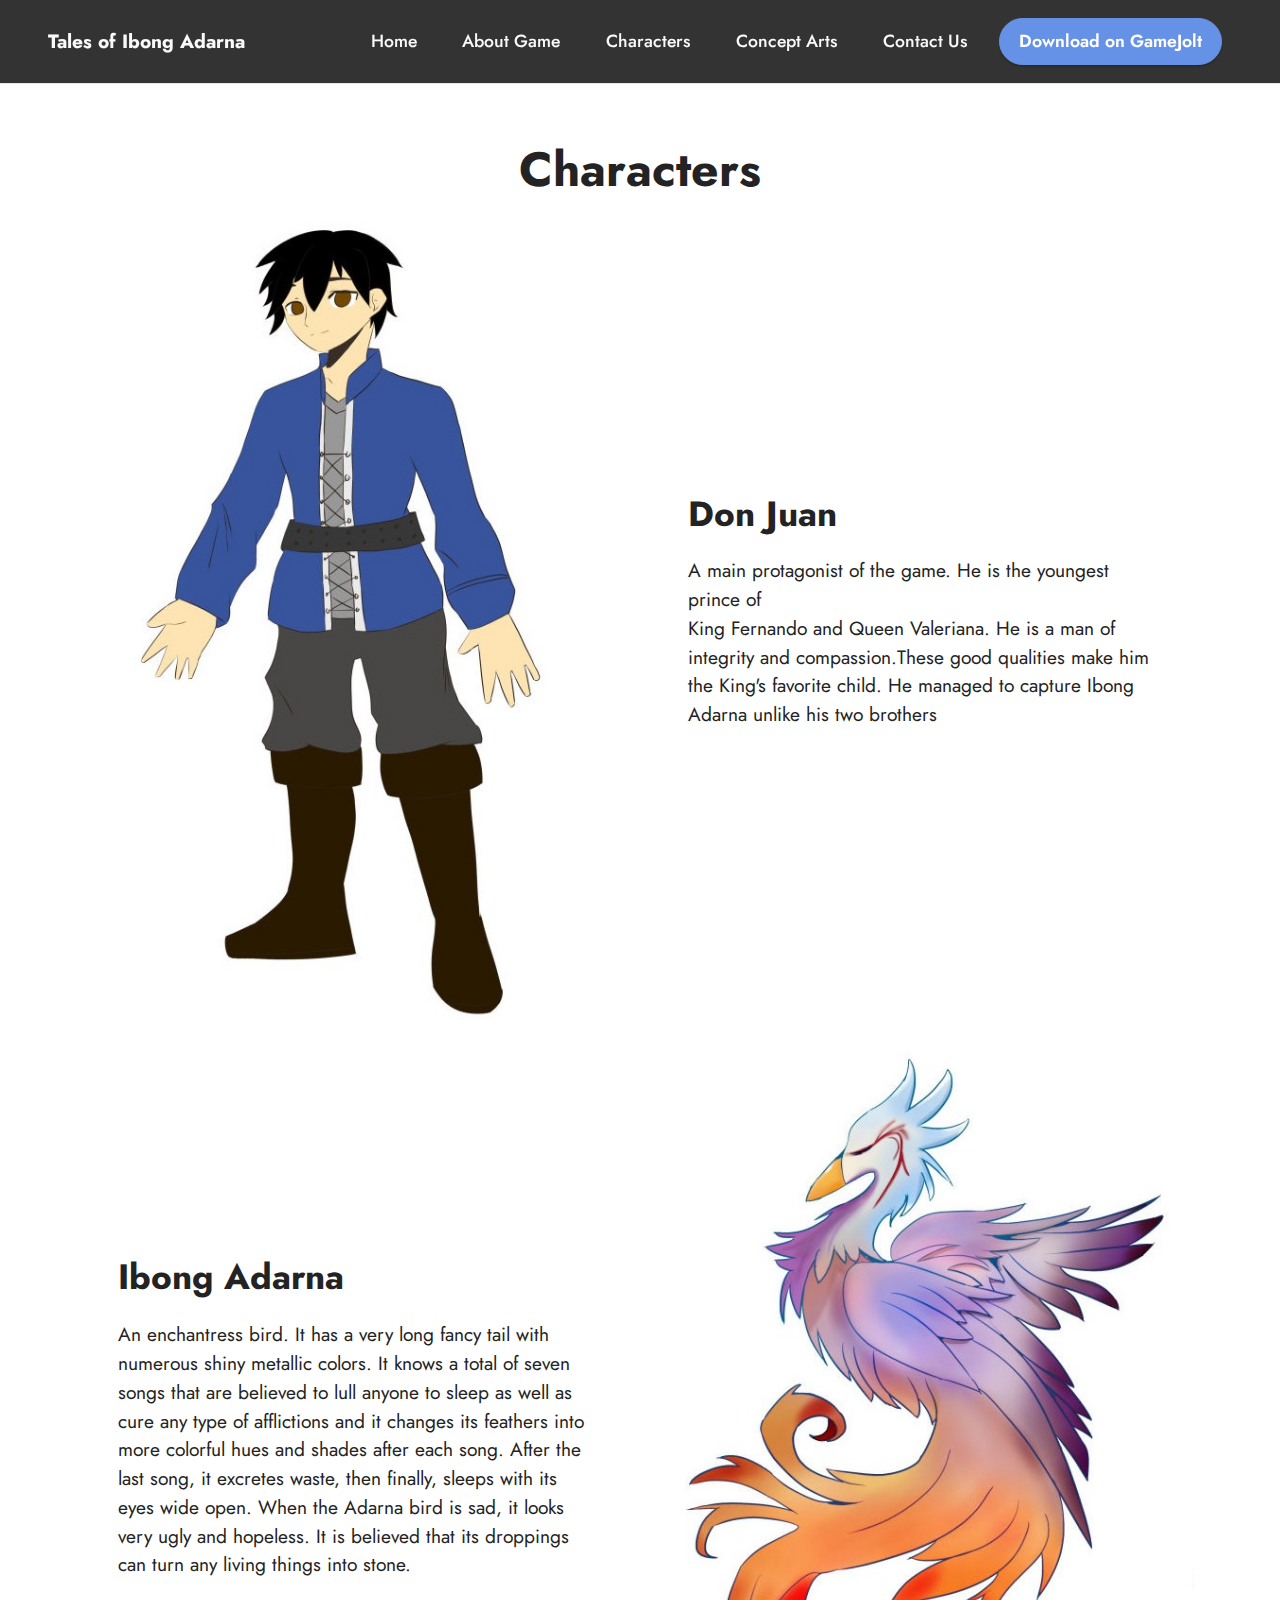
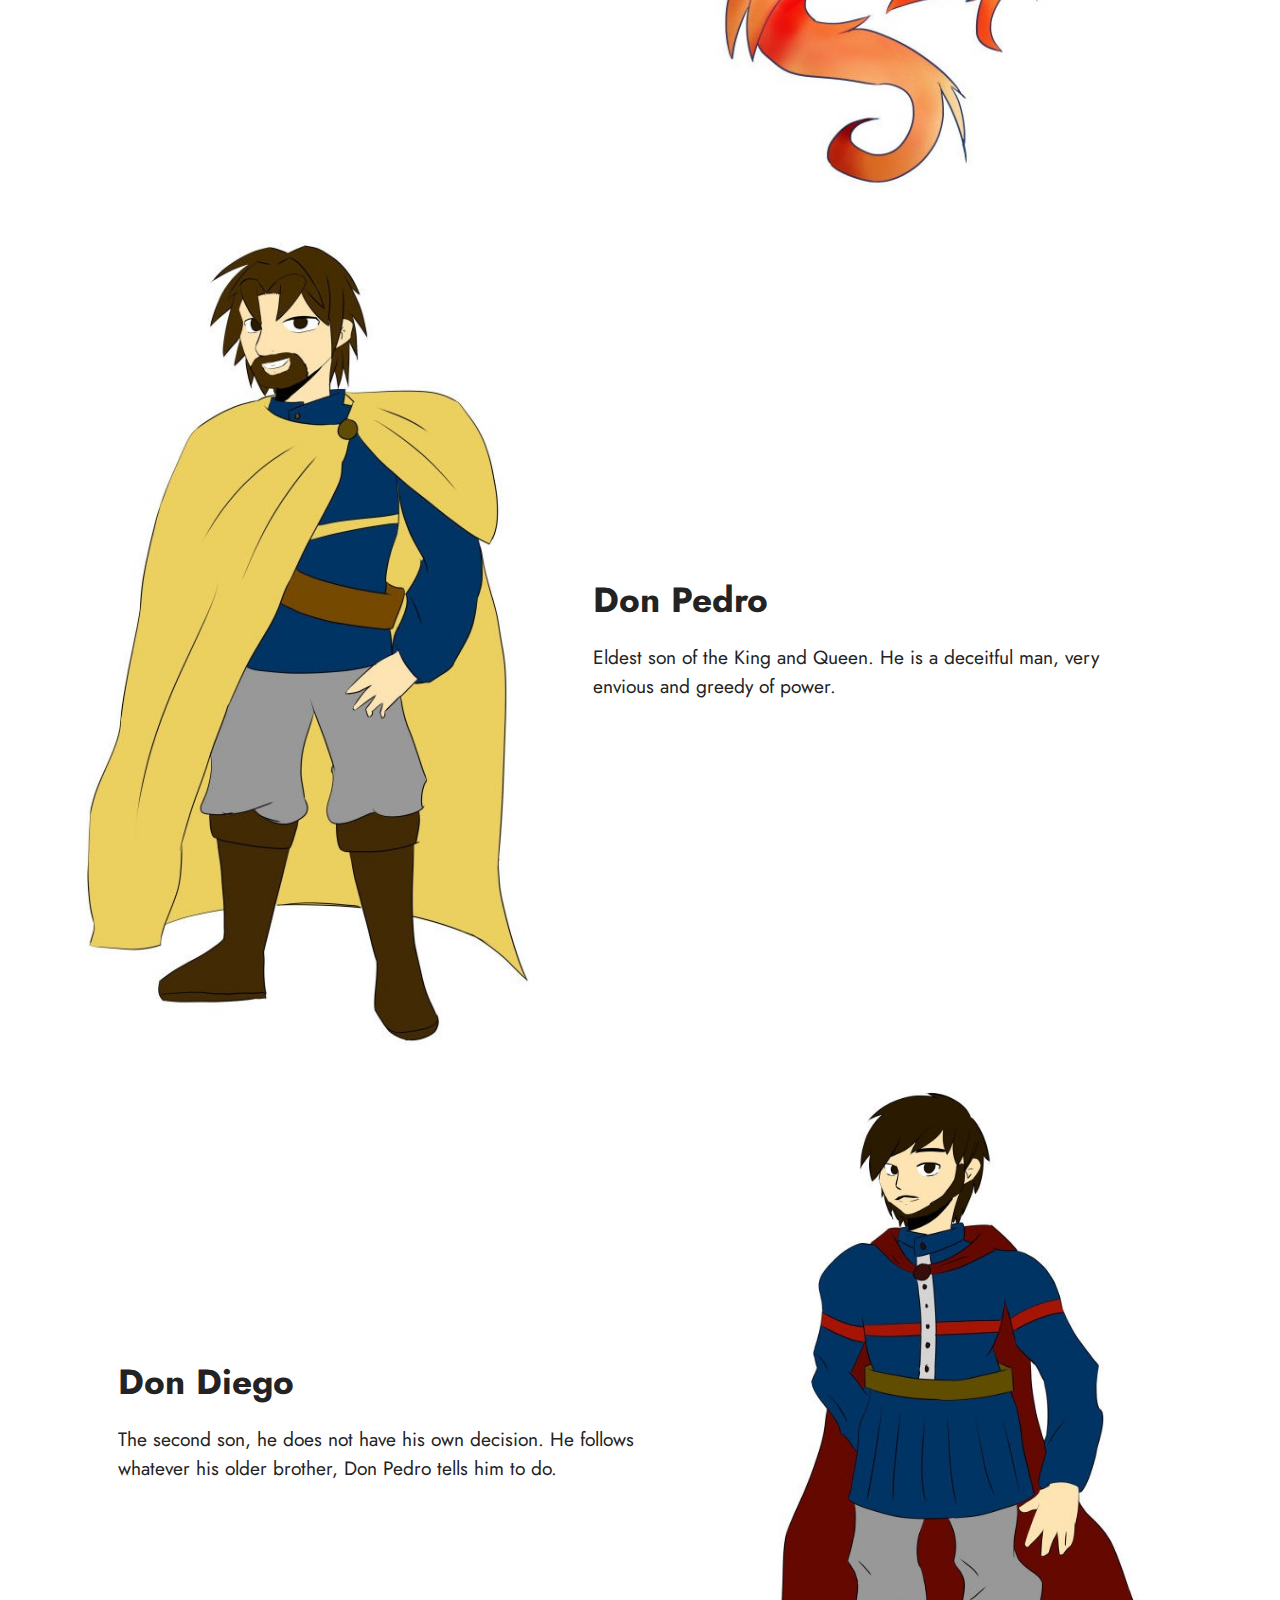
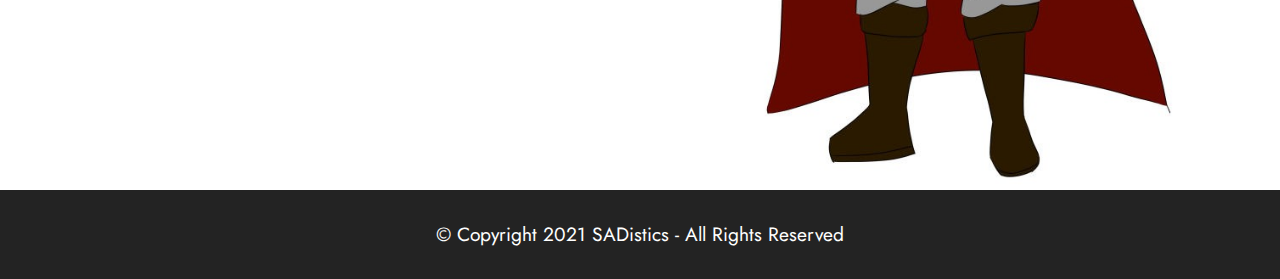
==== Characters.html @ 6834fc8d "Import main Files" ====
<!DOCTYPE html>
<html  >
<head>
  <!-- Site made with Mobirise Website Builder v5.4.1, https://mobirise.com -->
  <meta charset="UTF-8">
  <meta http-equiv="X-UA-Compatible" content="IE=edge">
  <meta name="generator" content="Mobirise v5.4.1, mobirise.com">
  <meta name="viewport" content="width=device-width, initial-scale=1, minimum-scale=1">
  <link rel="shortcut icon" href="assets/images/logo.png" type="image/x-icon">
  <meta name="description" content="">
  
  
  <title>Characters</title>
  <link rel="stylesheet" href="assets/bootstrap/css/bootstrap.min.css">
  <link rel="stylesheet" href="assets/bootstrap/css/bootstrap-grid.min.css">
  <link rel="stylesheet" href="assets/bootstrap/css/bootstrap-reboot.min.css">
  <link rel="stylesheet" href="assets/dropdown/css/style.css">
  <link rel="stylesheet" href="assets/socicon/css/styles.css">
  <link rel="stylesheet" href="assets/theme/css/style.css">
  <link rel="preload" href="https://fonts.googleapis.com/css?family=Jost:100,200,300,400,500,600,700,800,900,100i,200i,300i,400i,500i,600i,700i,800i,900i&display=swap" as="style" onload="this.onload=null;this.rel='stylesheet'">
  <noscript><link rel="stylesheet" href="https://fonts.googleapis.com/css?family=Jost:100,200,300,400,500,600,700,800,900,100i,200i,300i,400i,500i,600i,700i,800i,900i&display=swap"></noscript>
  <link rel="preload" as="style" href="assets/mobirise/css/mbr-additional.css"><link rel="stylesheet" href="assets/mobirise/css/mbr-additional.css" type="text/css">
  
  
  
  
</head>
<body>
  
  <section data-bs-version="5.1" class="menu cid-s48OLK6784" once="menu" id="menu1-y">
    
    <nav class="navbar navbar-dropdown navbar-fixed-top navbar-expand-lg">
        <div class="container-fluid">
            <div class="navbar-brand">
                
                <span class="navbar-caption-wrap"><a class="navbar-caption text-white text-primary display-7" href="index.html">Tales of Ibong Adarna</a></span>
            </div>
            <button class="navbar-toggler" type="button" data-toggle="collapse" data-bs-toggle="collapse" data-target="#navbarSupportedContent" data-bs-target="#navbarSupportedContent" aria-controls="navbarNavAltMarkup" aria-expanded="false" aria-label="Toggle navigation">
                <div class="hamburger">
                    <span></span>
                    <span></span>
                    <span></span>
                    <span></span>
                </div>
            </button>
            <div class="collapse navbar-collapse" id="navbarSupportedContent">
                <ul class="navbar-nav nav-dropdown" data-app-modern-menu="true"><li class="nav-item"><a class="nav-link link text-white text-primary display-4" href="index.html">Home</a></li>
                    <li class="nav-item"><a class="nav-link link text-white text-primary display-4" href="index.html#content4-m">About Game</a></li><li class="nav-item"><a class="nav-link link text-white text-primary display-4" href="Characters.html">Characters</a></li><li class="nav-item"><a class="nav-link link text-white text-primary display-4" href="Concept Art.html">Concept Arts</a></li><li class="nav-item"><a class="nav-link link text-white text-primary display-4" href="index.html#contacts4-r">Contact Us</a></li></ul>
                
                <div class="navbar-buttons mbr-section-btn"><a class="btn btn-primary display-4" href="https://gamejolt.com/games/TOIA/654163">Download on GameJolt</a></div>
            </div>
        </div>
    </nav>

</section>

<section data-bs-version="5.1" class="share3 cid-sMXbEZ8IQn" id="share3-12">
    
     
    
    

    <div class="container">
        <div class="media-container-row">
            <div class="col-12">
                <h3 class="mbr-section-title align-center mb-3 mbr-fonts-style display-2">
                    <strong>Characters</strong></h3>
                <div class="social-list align-center">
                   
                    
                        
                        
                        
                        
                        
                        
                        
                        
                        
                        
                </div>
            </div>
        </div>
    </div>
</section>

<section data-bs-version="5.1" class="image1 cid-sMXbuin3WZ" id="image1-10">
    

    

    <div class="container">
        <div class="row align-items-center">
            <div class="col-12 col-lg-6">
                <div class="image-wrapper">
                    <img src="assets/images/don-juan-1256x888.jpeg" alt="Mobirise">
                    
                </div>
            </div>
            <div class="col-12 col-lg">
                <div class="text-wrapper">
                    <h3 class="mbr-section-title mbr-fonts-style mb-3 display-5">
                        <strong>Don Juan</strong></h3>
                    <p class="mbr-text mbr-fonts-style display-7">A main protagonist of the game. He is the youngest prince of
<br>King Fernando and Queen Valeriana. He is a man of integrity and compassion.These good qualities make him the King's favorite child. He managed to capture Ibong Adarna unlike his two brothers</p>
                </div>
            </div>
        </div>
    </div>
</section>

<section data-bs-version="5.1" class="image2 cid-sMXbCqAw9E" id="image2-11">
    

    

    <div class="container">
        <div class="row align-items-center">
            <div class="col-12 col-lg-6">
                <div class="image-wrapper">
                    <img src="assets/images/ibong-adarna-1256x888.jpeg" alt="Mobirise">
                    
                </div>
            </div>
            <div class="col-12 col-lg">
                <div class="text-wrapper">
                    <h3 class="mbr-section-title mbr-fonts-style mb-3 display-5">
                        <strong>Ibong Adarna</strong></h3>
                    <p class="mbr-text mbr-fonts-style display-7">An enchantress bird. It has a very long fancy tail with
<br>numerous shiny metallic colors. It knows a total of seven songs that are believed to lull anyone to sleep as well as cure any type of afflictions and it changes its feathers into more colorful hues and shades after each song. After the last song, it excretes waste, then finally, sleeps with its eyes wide open. When the Adarna bird is sad, it looks very ugly and hopeless. It is believed that its droppings can turn any living things into stone.&nbsp;</p>
                </div>
            </div>
        </div>
    </div>
</section>

<section data-bs-version="5.1" class="image1 cid-sMXbUXVPhM" id="image1-13">
    

    

    <div class="container">
        <div class="row align-items-center">
            <div class="col-12 col-lg-5">
                <div class="image-wrapper">
                    <img src="assets/images/don-pedro-1256x888.jpeg" alt="Mobirise">
                    
                </div>
            </div>
            <div class="col-12 col-lg">
                <div class="text-wrapper">
                    <h3 class="mbr-section-title mbr-fonts-style mb-3 display-5">
                        <strong>Don Pedro</strong></h3>
                    <p class="mbr-text mbr-fonts-style display-7">Eldest son of the King and Queen. He is a deceitful man, very
<br>envious and greedy of power.</p>
                </div>
            </div>
        </div>
    </div>
</section>

<section data-bs-version="5.1" class="image2 cid-sMXbVCNj9V" id="image2-14">
    

    

    <div class="container">
        <div class="row align-items-center">
            <div class="col-12 col-lg-5">
                <div class="image-wrapper">
                    <img src="assets/images/don-diego-1256x888.jpeg" alt="Mobirise">
                    
                </div>
            </div>
            <div class="col-12 col-lg">
                <div class="text-wrapper">
                    <h3 class="mbr-section-title mbr-fonts-style mb-3 display-5">
                        <strong>Don Diego</strong></h3>
                    <p class="mbr-text mbr-fonts-style display-7">The second son, he does not have his own decision. He follows
<br>whatever his older brother, Don Pedro tells him to do.&nbsp;</p>
                </div>
            </div>
        </div>
    </div>
</section>

<section data-bs-version="5.1" class="footer7 cid-sMX9GdyUiE" once="footers" id="footer7-z">

    

    

    <div class="container">
        <div class="media-container-row align-center mbr-white">
            <div class="col-12">
                <p class="mbr-text mb-0 mbr-fonts-style display-7">
                    © Copyright 2021 SADistics - All Rights Reserved
                </p>
            </div>
        </div>
    </div>
</section><section style="background-color: #282424; font-family: -apple-system, BlinkMacSystemFont, 'Segoe UI', 'Roboto', 'Helvetica Neue', Arial, sans-serif; color:#aaa; font-size:12px; padding: 0; align-items: center; display: flex;"><a href="" style="flex: 1 1; height: 0rem; padding-left: 1rem;"></a><p style="flex: 0 0 auto; margin:0; padding-right:1rem;"><a href="https://mobirise.site" style="color:#aaa;"></a></p></section><script src="assets/bootstrap/js/bootstrap.bundle.min.js"></script>  <script src="assets/smoothscroll/smooth-scroll.js"></script>  <script src="assets/ytplayer/index.js"></script>  <script src="assets/dropdown/js/navbar-dropdown.js"></script>  <script src="assets/theme/js/script.js"></script>  
  
  
 <div id="scrollToTop" class="scrollToTop mbr-arrow-up"><a style="text-align: center;"><i class="mbr-arrow-up-icon mbr-arrow-up-icon-cm cm-icon cm-icon-smallarrow-up"></i></a></div>
  </body>
</html>
---- assets/dropdown/css/style.css ----
.navbar-dropdown {
  left: 0;
  padding: 0;
  position: absolute;
  right: 0;
  top: 0;
  transition: all 0.45s ease;
  z-index: 1030;
  background: #282828; }
  .navbar-dropdown .navbar-logo {
    margin-right: 0.8rem;
    transition: margin 0.3s ease-in-out;
    vertical-align: middle; }
    .navbar-dropdown .navbar-logo img {
      height: 3.125rem;
      transition: all 0.3s ease-in-out; }
    .navbar-dropdown .navbar-logo.mbr-iconfont {
      font-size: 3.125rem;
      line-height: 3.125rem; }
  .navbar-dropdown .navbar-caption {
    font-weight: 700;
    white-space: normal;
    vertical-align: -4px;
    line-height: 3.125rem !important; }
    .navbar-dropdown .navbar-caption, .navbar-dropdown .navbar-caption:hover {
      color: inherit;
      text-decoration: none; }
  .navbar-dropdown .mbr-iconfont + .navbar-caption {
    vertical-align: -1px; }
  .navbar-dropdown.navbar-fixed-top {
    position: fixed; }
  .navbar-dropdown .navbar-brand span {
    vertical-align: -4px; }
  .navbar-dropdown.bg-color.transparent {
    background: none; }
  .navbar-dropdown.navbar-short .navbar-brand {
    padding: 0.625rem 0; }
    .navbar-dropdown.navbar-short .navbar-brand span {
      vertical-align: -1px; }
  .navbar-dropdown.navbar-short .navbar-caption {
    line-height: 2.375rem !important;
    vertical-align: -2px; }
  .navbar-dropdown.navbar-short .navbar-logo {
    margin-right: 0.5rem; }
    .navbar-dropdown.navbar-short .navbar-logo img {
      height: 2.375rem; }
    .navbar-dropdown.navbar-short .navbar-logo.mbr-iconfont {
      font-size: 2.375rem;
      line-height: 2.375rem; }
  .navbar-dropdown.navbar-short .mbr-table-cell {
    height: 3.625rem; }
  .navbar-dropdown .navbar-close {
    left: 0.6875rem;
    position: fixed;
    top: 0.75rem;
    z-index: 1000; }
  .navbar-dropdown .hamburger-icon {
    content: "";
    display: inline-block;
    vertical-align: middle;
    width: 16px;
    -webkit-box-shadow: 0 -6px 0 1px #282828,0 0 0 1px #282828,0 6px 0 1px #282828;
    -moz-box-shadow: 0 -6px 0 1px #282828,0 0 0 1px #282828,0 6px 0 1px #282828;
    box-shadow: 0 -6px 0 1px #282828,0 0 0 1px #282828,0 6px 0 1px #282828; }

.dropdown-menu .dropdown-toggle[data-toggle="dropdown-submenu"]::after {
  border-bottom: 0.35em solid transparent;
  border-left: 0.35em solid;
  border-right: 0;
  border-top: 0.35em solid transparent;
  margin-left: 0.3rem; }

.dropdown-menu .dropdown-item:focus {
  outline: 0; }

.nav-dropdown {
  font-size: 0.75rem;
  font-weight: 500;
  height: auto !important; }
  .nav-dropdown .nav-btn {
    padding-left: 1rem; }
  .nav-dropdown .link {
    margin: .667em 1.667em;
    font-weight: 500;
    padding: 0;
    transition: color .2s ease-in-out; }
    .nav-dropdown .link.dropdown-toggle {
      margin-right: 2.583em; }
      .nav-dropdown .link.dropdown-toggle::after {
        margin-left: .25rem;
        border-top: 0.35em solid;
        border-right: 0.35em solid transparent;
        border-left: 0.35em solid transparent;
        border-bottom: 0; }
      .nav-dropdown .link.dropdown-toggle[aria-expanded="true"] {
        margin: 0;
        padding: 0.667em 3.263em  0.667em 1.667em; }
  .nav-dropdown .link::after,
  .nav-dropdown .dropdown-item::after {
    color: inherit; }
  .nav-dropdown .btn {
    font-size: 0.75rem;
    font-weight: 700;
    letter-spacing: 0;
    margin-bottom: 0;
    padding-left: 1.25rem;
    padding-right: 1.25rem; }
  .nav-dropdown .dropdown-menu {
    border-radius: 0;
    border: 0;
    left: 0;
    margin: 0;
    padding-bottom: 1.25rem;
    padding-top: 1.25rem;
    position: relative; }
  .nav-dropdown .dropdown-submenu {
    margin-left: 0.125rem;
    top: 0; }
  .nav-dropdown .dropdown-item {
    font-weight: 500;
    line-height: 2;
    padding: 0.3846em 4.615em 0.3846em 1.5385em;
    position: relative;
    transition: color .2s ease-in-out, background-color .2s ease-in-out; }
    .nav-dropdown .dropdown-item::after {
      margin-top: -0.3077em;
      position: absolute;
      right: 1.1538em;
      top: 50%; }
    .nav-dropdown .dropdown-item:focus, .nav-dropdown .dropdown-item:hover {
      background: none; }

@media (max-width: 767px) {
  .nav-dropdown.navbar-toggleable-sm {
    bottom: 0;
    display: none;
    left: 0;
    overflow-x: hidden;
    position: fixed;
    top: 0;
    transform: translateX(-100%);
    -ms-transform: translateX(-100%);
    -webkit-transform: translateX(-100%);
    width: 18.75rem;
    z-index: 999; } }
.nav-dropdown.navbar-toggleable-xl {
  bottom: 0;
  display: none;
  left: 0;
  overflow-x: hidden;
  position: fixed;
  top: 0;
  transform: translateX(-100%);
  -ms-transform: translateX(-100%);
  -webkit-transform: translateX(-100%);
  width: 18.75rem;
  z-index: 999; }

.nav-dropdown-sm {
  display: block !important;
  overflow-x: hidden;
  overflow: auto;
  padding-top: 3.875rem; }
  .nav-dropdown-sm::after {
    content: "";
    display: block;
    height: 3rem;
    width: 100%; }
  .nav-dropdown-sm.collapse.in ~ .navbar-close {
    display: block !important; }
  .nav-dropdown-sm.collapsing, .nav-dropdown-sm.collapse.in {
    transform: translateX(0);
    -ms-transform: translateX(0);
    -webkit-transform: translateX(0);
    transition: all 0.25s ease-out;
    -webkit-transition: all 0.25s ease-out;
    background: #282828; }
  .nav-dropdown-sm.collapsing[aria-expanded="false"] {
    transform: translateX(-100%);
    -ms-transform: translateX(-100%);
    -webkit-transform: translateX(-100%); }
  .nav-dropdown-sm .nav-item {
    display: block;
    margin-left: 0 !important;
    padding-left: 0; }
  .nav-dropdown-sm .link,
  .nav-dropdown-sm .dropdown-item {
    border-top: 1px dotted rgba(255, 255, 255, 0.1);
    font-size: 0.8125rem;
    line-height: 1.6;
    margin: 0 !important;
    padding: 0.875rem 2.4rem 0.875rem 1.5625rem !important;
    position: relative;
    white-space: normal; }
    .nav-dropdown-sm .link:focus, .nav-dropdown-sm .link:hover,
    .nav-dropdown-sm .dropdown-item:focus,
    .nav-dropdown-sm .dropdown-item:hover {
      background: rgba(0, 0, 0, 0.2) !important;
      color: #c0a375; }
  .nav-dropdown-sm .nav-btn {
    position: relative;
    padding: 1.5625rem 1.5625rem 0 1.5625rem; }
    .nav-dropdown-sm .nav-btn::before {
      border-top: 1px dotted rgba(255, 255, 255, 0.1);
      content: "";
      left: 0;
      position: absolute;
      top: 0;
      width: 100%; }
    .nav-dropdown-sm .nav-btn + .nav-btn {
      padding-top: 0.625rem; }
      .nav-dropdown-sm .nav-btn + .nav-btn::before {
        display: none; }
  .nav-dropdown-sm .btn {
    padding: 0.625rem 0; }
  .nav-dropdown-sm .dropdown-toggle[data-toggle="dropdown-submenu"]::after {
    margin-left: .25rem;
    border-top: 0.35em solid;
    border-right: 0.35em solid transparent;
    border-left: 0.35em solid transparent;
    border-bottom: 0; }
  .nav-dropdown-sm .dropdown-toggle[data-toggle="dropdown-submenu"][aria-expanded="true"]::after {
    border-top: 0;
    border-right: 0.35em solid transparent;
    border-left: 0.35em solid transparent;
    border-bottom: 0.35em solid; }
  .nav-dropdown-sm .dropdown-menu {
    margin: 0;
    padding: 0;
    position: relative;
    top: 0;
    left: 0;
    width: 100%;
    border: 0;
    float: none;
    border-radius: 0;
    background: none; }
  .nav-dropdown-sm .dropdown-submenu {
    left: 100%;
    margin-left: 0.125rem;
    margin-top: -1.25rem;
    top: 0; }

.navbar-toggleable-sm .nav-dropdown .dropdown-menu {
  position: absolute; }

.navbar-toggleable-sm .nav-dropdown .dropdown-submenu {
  left: 100%;
  margin-left: 0.125rem;
  margin-top: -1.25rem;
  top: 0; }

.navbar-toggleable-sm.opened .nav-dropdown .dropdown-menu {
  position: relative; }

.navbar-toggleable-sm.opened .nav-dropdown .dropdown-submenu {
  left: 0;
  margin-left: 00rem;
  margin-top: 0rem;
  top: 0; }

.is-builder .nav-dropdown.collapsing {
  transition: none !important; }
---- assets/socicon/css/styles.css ----
@charset "UTF-8";

@font-face {
  font-family: 'Socicon';
  src:  url('../fonts/socicon.eot');
  src:  url('../fonts/socicon.eot?#iefix') format('embedded-opentype'),
    url('../fonts/socicon.woff2') format('woff2'),
    url('../fonts/socicon.ttf') format('truetype'),
    url('../fonts/socicon.woff') format('woff'),
    url('../fonts/socicon.svg#socicon') format('svg');
  font-weight: normal;
  font-style: normal;
  font-display: swap;
}

[data-icon]:before {
  font-family: "socicon" !important;
  content: attr(data-icon);
  font-style: normal !important;
  font-weight: normal !important;
  font-variant: normal !important;
  text-transform: none !important;
  speak: none;
  line-height: 1;
  -webkit-font-smoothing: antialiased;
  -moz-osx-font-smoothing: grayscale;
}

[class^="socicon-"], [class*=" socicon-"] {
  /* use !important to prevent issues with browser extensions that change fonts */
  font-family: 'Socicon' !important;
  speak: none;
  font-style: normal;
  font-weight: normal;
  font-variant: normal;
  text-transform: none;
  line-height: 1;

  /* Better Font Rendering =========== */
  -webkit-font-smoothing: antialiased;
  -moz-osx-font-smoothing: grayscale;
}

.socicon-eitaa:before {
  content: "\e97c";
}
.socicon-soroush:before {
  content: "\e97d";
}
.socicon-bale:before {
  content: "\e97e";
}
.socicon-zazzle:before {
  content: "\e97b";
}
.socicon-society6:before {
  content: "\e97a";
}
.socicon-redbubble:before {
  content: "\e979";
}
.socicon-avvo:before {
  content: "\e978";
}
.socicon-stitcher:before {
  content: "\e977";
}
.socicon-googlehangouts:before {
  content: "\e974";
}
.socicon-dlive:before {
  content: "\e975";
}
.socicon-vsco:before {
  content: "\e976";
}
.socicon-flipboard:before {
  content: "\e973";
}
.socicon-ubuntu:before {
  content: "\e958";
}
.socicon-artstation:before {
  content: "\e959";
}
.socicon-invision:before {
  content: "\e95a";
}
.socicon-torial:before {
  content: "\e95b";
}
.socicon-collectorz:before {
  content: "\e95c";
}
.socicon-seenthis:before {
  content: "\e95d";
}
.socicon-googleplaymusic:before {
  content: "\e95e";
}
.socicon-debian:before {
  content: "\e95f";
}
.socicon-filmfreeway:before {
  content: "\e960";
}
.socicon-gnome:before {
  content: "\e961";
}
.socicon-itchio:before {
  content: "\e962";
}
.socicon-jamendo:before {
  content: "\e963";
}
.socicon-mix:before {
  content: "\e964";
}
.socicon-sharepoint:before {
  content: "\e965";
}
.socicon-tinder:before {
  content: "\e966";
}
.socicon-windguru:before {
  content: "\e967";
}
.socicon-cdbaby:before {
  content: "\e968";
}
.socicon-elementaryos:before {
  content: "\e969";
}
.socicon-stage32:before {
  content: "\e96a";
}
.socicon-tiktok:before {
  content: "\e96b";
}
.socicon-gitter:before {
  content: "\e96c";
}
.socicon-letterboxd:before {
  content: "\e96d";
}
.socicon-threema:before {
  content: "\e96e";
}
.socicon-splice:before {
  content: "\e96f";
}
.socicon-metapop:before {
  content: "\e970";
}
.socicon-naver:before {
  content: "\e971";
}
.socicon-remote:before {
  content: "\e972";
}
.socicon-internet:before {
  content: "\e957";
}
.socicon-moddb:before {
  content: "\e94b";
}
.socicon-indiedb:before {
  content: "\e94c";
}
.socicon-traxsource:before {
  content: "\e94d";
}
.socicon-gamefor:before {
  content: "\e94e";
}
.socicon-pixiv:before {
  content: "\e94f";
}
.socicon-myanimelist:before {
  content: "\e950";
}
.socicon-blackberry:before {
  content: "\e951";
}
.socicon-wickr:before {
  content: "\e952";
}
.socicon-spip:before {
  content: "\e953";
}
.socicon-napster:before {
  content: "\e954";
}
.socicon-beatport:before {
  content: "\e955";
}
.socicon-hackerone:before {
  content: "\e956";
}
.socicon-hackernews:before {
  content: "\e946";
}
.socicon-smashwords:before {
  content: "\e947";
}
.socicon-kobo:before {
  content: "\e948";
}
.socicon-bookbub:before {
  content: "\e949";
}
.socicon-mailru:before {
  content: "\e94a";
}
.socicon-gitlab:before {
  content: "\e945";
}
.socicon-instructables:before {
  content: "\e944";
}
.socicon-portfolio:before {
  content: "\e943";
}
.socicon-codered:before {
  content: "\e940";
}
.socicon-origin:before {
  content: "\e941";
}
.socicon-nextdoor:before {
  content: "\e942";
}
.socicon-udemy:before {
  content: "\e93f";
}
.socicon-livemaster:before {
  content: "\e93e";
}
.socicon-crunchbase:before {
  content: "\e93b";
}
.socicon-homefy:before {
  content: "\e93c";
}
.socicon-calendly:before {
  content: "\e93d";
}
.socicon-realtor:before {
  content: "\e90f";
}
.socicon-tidal:before {
  content: "\e910";
}
.socicon-qobuz:before {
  content: "\e911";
}
.socicon-natgeo:before {
  content: "\e912";
}
.socicon-mastodon:before {
  content: "\e913";
}
.socicon-unsplash:before {
  content: "\e914";
}
.socicon-homeadvisor:before {
  content: "\e915";
}
.socicon-angieslist:before {
  content: "\e916";
}
.socicon-codepen:before {
  content: "\e917";
}
.socicon-slack:before {
  content: "\e918";
}
.socicon-openaigym:before {
  content: "\e919";
}
.socicon-logmein:before {
  content: "\e91a";
}
.socicon-fiverr:before {
  content: "\e91b";
}
.socicon-gotomeeting:before {
  content: "\e91c";
}
.socicon-aliexpress:before {
  content: "\e91d";
}
.socicon-guru:before {
  content: "\e91e";
}
.socicon-appstore:before {
  content: "\e91f";
}
.socicon-homes:before {
  content: "\e920";
}
.socicon-zoom:before {
  content: "\e921";
}
.socicon-alibaba:before {
  content: "\e922";
}
.socicon-craigslist:before {
  content: "\e923";
}
.socicon-wix:before {
  content: "\e924";
}
.socicon-redfin:before {
  content: "\e925";
}
.socicon-googlecalendar:before {
  content: "\e926";
}
.socicon-shopify:before {
  content: "\e927";
}
.socicon-freelancer:before {
  content: "\e928";
}
.socicon-seedrs:before {
  content: "\e929";
}
.socicon-bing:before {
  content: "\e92a";
}
.socicon-doodle:before {
  content: "\e92b";
}
.socicon-bonanza:before {
  content: "\e92c";
}
.socicon-squarespace:before {
  content: "\e92d";
}
.socicon-toptal:before {
  content: "\e92e";
}
.socicon-gust:before {
  content: "\e92f";
}
.socicon-ask:before {
  content: "\e930";
}
.socicon-trulia:before {
  content: "\e931";
}
.socicon-loomly:before {
  content: "\e932";
}
.socicon-ghost:before {
  content: "\e933";
}
.socicon-upwork:before {
  content: "\e934";
}
.socicon-fundable:before {
  content: "\e935";
}
.socicon-booking:before {
  content: "\e936";
}
.socicon-googlemaps:before {
  content: "\e937";
}
.socicon-zillow:before {
  content: "\e938";
}
.socicon-niconico:before {
  content: "\e939";
}
.socicon-toneden:before {
  content: "\e93a";
}
.socicon-augment:before {
  content: "\e908";
}
.socicon-bitbucket:before {
  content: "\e909";
}
.socicon-fyuse:before {
  content: "\e90a";
}
.socicon-yt-gaming:before {
  content: "\e90b";
}
.socicon-sketchfab:before {
  content: "\e90c";
}
.socicon-mobcrush:before {
  content: "\e90d";
}
.socicon-microsoft:before {
  content: "\e90e";
}
.socicon-pandora:before {
  content: "\e907";
}
.socicon-messenger:before {
  content: "\e906";
}
.socicon-gamewisp:before {
  content: "\e905";
}
.socicon-bloglovin:before {
  content: "\e904";
}
.socicon-tunein:before {
  content: "\e903";
}
.socicon-gamejolt:before {
  content: "\e901";
}
.socicon-trello:before {
  content: "\e902";
}
.socicon-spreadshirt:before {
  content: "\e900";
}
.socicon-500px:before {
  content: "\e000";
}
.socicon-8tracks:before {
  content: "\e001";
}
.socicon-airbnb:before {
  content: "\e002";
}
.socicon-alliance:before {
  content: "\e003";
}
.socicon-amazon:before {
  content: "\e004";
}
.socicon-amplement:before {
  content: "\e005";
}
.socicon-android:before {
  content: "\e006";
}
.socicon-angellist:before {
  content: "\e007";
}
.socicon-apple:before {
  content: "\e008";
}
.socicon-appnet:before {
  content: "\e009";
}
.socicon-baidu:before {
  content: "\e00a";
}
.socicon-bandcamp:before {
  content: "\e00b";
}
.socicon-battlenet:before {
  content: "\e00c";
}
.socicon-mixer:before {
  content: "\e00d";
}
.socicon-bebee:before {
  content: "\e00e";
}
.socicon-bebo:before {
  content: "\e00f";
}
.socicon-behance:before {
  content: "\e010";
}
.socicon-blizzard:before {
  content: "\e011";
}
.socicon-blogger:before {
  content: "\e012";
}
.socicon-buffer:before {
  content: "\e013";
}
.socicon-chrome:before {
  content: "\e014";
}
.socicon-coderwall:before {
  content: "\e015";
}
.socicon-curse:before {
  content: "\e016";
}
.socicon-dailymotion:before {
  content: "\e017";
}
.socicon-deezer:before {
  content: "\e018";
}
.socicon-delicious:before {
  content: "\e019";
}
.socicon-deviantart:before {
  content: "\e01a";
}
.socicon-diablo:before {
  content: "\e01b";
}
.socicon-digg:before {
  content: "\e01c";
}
.socicon-discord:before {
  content: "\e01d";
}
.socicon-disqus:before {
  content: "\e01e";
}
.socicon-douban:before {
  content: "\e01f";
}
.socicon-draugiem:before {
  content: "\e020";
}
.socicon-dribbble:before {
  content: "\e021";
}
.socicon-drupal:before {
  content: "\e022";
}
.socicon-ebay:before {
  content: "\e023";
}
.socicon-ello:before {
  content: "\e024";
}
.socicon-endomodo:before {
  content: "\e025";
}
.socicon-envato:before {
  content: "\e026";
}
.socicon-etsy:before {
  content: "\e027";
}
.socicon-facebook:before {
  content: "\e028";
}
.socicon-feedburner:before {
  content: "\e029";
}
.socicon-filmweb:before {
  content: "\e02a";
}
.socicon-firefox:before {
  content: "\e02b";
}
.socicon-flattr:before {
  content: "\e02c";
}
.socicon-flickr:before {
  content: "\e02d";
}
.socicon-formulr:before {
  content: "\e02e";
}
.socicon-forrst:before {
  content: "\e02f";
}
.socicon-foursquare:before {
  content: "\e030";
}
.socicon-friendfeed:before {
  content: "\e031";
}
.socicon-github:before {
  content: "\e032";
}
.socicon-goodreads:before {
  content: "\e033";
}
.socicon-google:before {
  content: "\e034";
}
.socicon-googlescholar:before {
  content: "\e035";
}
.socicon-googlegroups:before {
  content: "\e036";
}
.socicon-googlephotos:before {
  content: "\e037";
}
.socicon-googleplus:before {
  content: "\e038";
}
.socicon-grooveshark:before {
  content: "\e039";
}
.socicon-hackerrank:before {
  content: "\e03a";
}
.socicon-hearthstone:before {
  content: "\e03b";
}
.socicon-hellocoton:before {
  content: "\e03c";
}
.socicon-heroes:before {
  content: "\e03d";
}
.socicon-smashcast:before {
  content: "\e03e";
}
.socicon-horde:before {
  content: "\e03f";
}
.socicon-houzz:before {
  content: "\e040";
}
.socicon-icq:before {
  content: "\e041";
}
.socicon-identica:before {
  content: "\e042";
}
.socicon-imdb:before {
  content: "\e043";
}
.socicon-instagram:before {
  content: "\e044";
}
.socicon-issuu:before {
  content: "\e045";
}
.socicon-istock:before {
  content: "\e046";
}
.socicon-itunes:before {
  content: "\e047";
}
.socicon-keybase:before {
  content: "\e048";
}
.socicon-lanyrd:before {
  content: "\e049";
}
.socicon-lastfm:before {
  content: "\e04a";
}
.socicon-line:before {
  content: "\e04b";
}
.socicon-linkedin:before {
  content: "\e04c";
}
.socicon-livejournal:before {
  content: "\e04d";
}
.socicon-lyft:before {
  content: "\e04e";
}
.socicon-macos:before {
  content: "\e04f";
}
.socicon-mail:before {
  content: "\e050";
}
.socicon-medium:before {
  content: "\e051";
}
.socicon-meetup:before {
  content: "\e052";
}
.socicon-mixcloud:before {
  content: "\e053";
}
.socicon-modelmayhem:before {
  content: "\e054";
}
.socicon-mumble:before {
  content: "\e055";
}
.socicon-myspace:before {
  content: "\e056";
}
.socicon-newsvine:before {
  content: "\e057";
}
.socicon-nintendo:before {
  content: "\e058";
}
.socicon-npm:before {
  content: "\e059";
}
.socicon-odnoklassniki:before {
  content: "\e05a";
}
.socicon-openid:before {
  content: "\e05b";
}
.socicon-opera:before {
  content: "\e05c";
}
.socicon-outlook:before {
  content: "\e05d";
}
.socicon-overwatch:before {
  content: "\e05e";
}
.socicon-patreon:before {
  content: "\e05f";
}
.socicon-paypal:before {
  content: "\e060";
}
.socicon-periscope:before {
  content: "\e061";
}
.socicon-persona:before {
  content: "\e062";
}
.socicon-pinterest:before {
  content: "\e063";
}
.socicon-play:before {
  content: "\e064";
}
.socicon-player:before {
  content: "\e065";
}
.socicon-playstation:before {
  content: "\e066";
}
.socicon-pocket:before {
  content: "\e067";
}
.socicon-qq:before {
  content: "\e068";
}
.socicon-quora:before {
  content: "\e069";
}
.socicon-raidcall:before {
  content: "\e06a";
}
.socicon-ravelry:before {
  content: "\e06b";
}
.socicon-reddit:before {
  content: "\e06c";
}
.socicon-renren:before {
  content: "\e06d";
}
.socicon-researchgate:before {
  content: "\e06e";
}
.socicon-residentadvisor:before {
  content: "\e06f";
}
.socicon-reverbnation:before {
  content: "\e070";
}
.socicon-rss:before {
  content: "\e071";
}
.socicon-sharethis:before {
  content: "\e072";
}
.socicon-skype:before {
  content: "\e073";
}
.socicon-slideshare:before {
  content: "\e074";
}
.socicon-smugmug:before {
  content: "\e075";
}
.socicon-snapchat:before {
  content: "\e076";
}
.socicon-songkick:before {
  content: "\e077";
}
.socicon-soundcloud:before {
  content: "\e078";
}
.socicon-spotify:before {
  content: "\e079";
}
.socicon-stackexchange:before {
  content: "\e07a";
}
.socicon-stackoverflow:before {
  content: "\e07b";
}
.socicon-starcraft:before {
  content: "\e07c";
}
.socicon-stayfriends:before {
  content: "\e07d";
}
.socicon-steam:before {
  content: "\e07e";
}
.socicon-storehouse:before {
  content: "\e07f";
}
.socicon-strava:before {
  content: "\e080";
}
.socicon-streamjar:before {
  content: "\e081";
}
.socicon-stumbleupon:before {
  content: "\e082";
}
.socicon-swarm:before {
  content: "\e083";
}
.socicon-teamspeak:before {
  content: "\e084";
}
.socicon-teamviewer:before {
  content: "\e085";
}
.socicon-technorati:before {
  content: "\e086";
}
.socicon-telegram:before {
  content: "\e087";
}
.socicon-tripadvisor:before {
  content: "\e088";
}
.socicon-tripit:before {
  content: "\e089";
}
.socicon-triplej:before {
  content: "\e08a";
}
.socicon-tumblr:before {
  content: "\e08b";
}
.socicon-twitch:before {
  content: "\e08c";
}
.socicon-twitter:before {
  content: "\e08d";
}
.socicon-uber:before {
  content: "\e08e";
}
.socicon-ventrilo:before {
  content: "\e08f";
}
.socicon-viadeo:before {
  content: "\e090";
}
.socicon-viber:before {
  content: "\e091";
}
.socicon-viewbug:before {
  content: "\e092";
}
.socicon-vimeo:before {
  content: "\e093";
}
.socicon-vine:before {
  content: "\e094";
}
.socicon-vkontakte:before {
  content: "\e095";
}
.socicon-warcraft:before {
  content: "\e096";
}
.socicon-wechat:before {
  content: "\e097";
}
.socicon-weibo:before {
  content: "\e098";
}
.socicon-whatsapp:before {
  content: "\e099";
}
.socicon-wikipedia:before {
  content: "\e09a";
}
.socicon-windows:before {
  content: "\e09b";
}
.socicon-wordpress:before {
  content: "\e09c";
}
.socicon-wykop:before {
  content: "\e09d";
}
.socicon-xbox:before {
  content: "\e09e";
}
.socicon-xing:before {
  content: "\e09f";
}
.socicon-yahoo:before {
  content: "\e0a0";
}
.socicon-yammer:before {
  content: "\e0a1";
}
.socicon-yandex:before {
  content: "\e0a2";
}
.socicon-yelp:before {
  content: "\e0a3";
}
.socicon-younow:before {
  content: "\e0a4";
}
.socicon-youtube:before {
  content: "\e0a5";
}
.socicon-zapier:before {
  content: "\e0a6";
}
.socicon-zerply:before {
  content: "\e0a7";
}
.socicon-zomato:before {
  content: "\e0a8";
}
.socicon-zynga:before {
  content: "\e0a9";
}
---- assets/theme/css/style.css ----
@charset "UTF-8";
section {
  background-color: #ffffff;
}

body {
  font-style: normal;
  line-height: 1.5;
  font-weight: 400;
  color: #232323;
  position: relative;
}

button {
  background-color: transparent;
  border-color: transparent;
}

section,
.container,
.container-fluid {
  position: relative;
  word-wrap: break-word;
}

a.mbr-iconfont:hover {
  text-decoration: none;
}

.article .lead p,
.article .lead ul,
.article .lead ol,
.article .lead pre,
.article .lead blockquote {
  margin-bottom: 0;
}

a {
  font-style: normal;
  font-weight: 400;
  cursor: pointer;
}
a, a:hover {
  text-decoration: none;
}

.mbr-section-title {
  font-style: normal;
  line-height: 1.3;
}

.mbr-section-subtitle {
  line-height: 1.3;
}

.mbr-text {
  font-style: normal;
  line-height: 1.7;
}

h1,
h2,
h3,
h4,
h5,
h6,
.display-1,
.display-2,
.display-4,
.display-5,
.display-7,
span,
p,
a {
  line-height: 1;
  word-break: break-word;
  word-wrap: break-word;
  font-weight: 400;
}

b,
strong {
  font-weight: bold;
}

input:-webkit-autofill, input:-webkit-autofill:hover, input:-webkit-autofill:focus, input:-webkit-autofill:active {
  transition-delay: 9999s;
  -webkit-transition-property: background-color, color;
  transition-property: background-color, color;
}

textarea[type=hidden] {
  display: none;
}

section {
  background-position: 50% 50%;
  background-repeat: no-repeat;
  background-size: cover;
}
section .mbr-background-video,
section .mbr-background-video-preview {
  position: absolute;
  bottom: 0;
  left: 0;
  right: 0;
  top: 0;
}

.hidden {
  visibility: hidden;
}

.mbr-z-index20 {
  z-index: 20;
}

/*! Base colors */
.mbr-white {
  color: #ffffff;
}

.mbr-black {
  color: #111111;
}

.mbr-bg-white {
  background-color: #ffffff;
}

.mbr-bg-black {
  background-color: #000000;
}

/*! Text-aligns */
.align-left {
  text-align: left;
}

.align-center {
  text-align: center;
}

.align-right {
  text-align: right;
}

/*! Font-weight  */
.mbr-light {
  font-weight: 300;
}

.mbr-regular {
  font-weight: 400;
}

.mbr-semibold {
  font-weight: 500;
}

.mbr-bold {
  font-weight: 700;
}

/*! Media  */
.media-content {
  flex-basis: 100%;
}

.media-container-row {
  display: flex;
  flex-direction: row;
  flex-wrap: wrap;
  justify-content: center;
  align-content: center;
  align-items: start;
}
.media-container-row .media-size-item {
  width: 400px;
}

.media-container-column {
  display: flex;
  flex-direction: column;
  flex-wrap: wrap;
  justify-content: center;
  align-content: center;
  align-items: stretch;
}
.media-container-column > * {
  width: 100%;
}

@media (min-width: 992px) {
  .media-container-row {
    flex-wrap: nowrap;
  }
}
figure {
  margin-bottom: 0;
  overflow: hidden;
}

figure[mbr-media-size] {
  transition: width 0.1s;
}

img,
iframe {
  display: block;
  width: 100%;
}

.card {
  background-color: transparent;
  border: none;
}

.card-box {
  width: 100%;
}

.card-img {
  text-align: center;
  flex-shrink: 0;
  -webkit-flex-shrink: 0;
}

.media {
  max-width: 100%;
  margin: 0 auto;
}

.mbr-figure {
  align-self: center;
}

.media-container > div {
  max-width: 100%;
}

.mbr-figure img,
.card-img img {
  width: 100%;
}

@media (max-width: 991px) {
  .media-size-item {
    width: auto !important;
  }

  .media {
    width: auto;
  }

  .mbr-figure {
    width: 100% !important;
  }
}
/*! Buttons */
.mbr-section-btn {
  margin-left: -0.6rem;
  margin-right: -0.6rem;
  font-size: 0;
}

.btn {
  font-weight: 600;
  border-width: 1px;
  font-style: normal;
  margin: 0.6rem 0.6rem;
  white-space: normal;
  transition: all 0.2s ease-in-out;
  display: inline-flex;
  align-items: center;
  justify-content: center;
  word-break: break-word;
}

.btn-sm {
  font-weight: 600;
  letter-spacing: 0px;
  transition: all 0.3s ease-in-out;
}

.btn-md {
  font-weight: 600;
  letter-spacing: 0px;
  transition: all 0.3s ease-in-out;
}

.btn-lg {
  font-weight: 600;
  letter-spacing: 0px;
  transition: all 0.3s ease-in-out;
}

.btn-form {
  margin: 0;
}
.btn-form:hover {
  cursor: pointer;
}

nav .mbr-section-btn {
  margin-left: 0rem;
  margin-right: 0rem;
}

/*! Btn icon margin */
.btn .mbr-iconfont,
.btn.btn-sm .mbr-iconfont {
  order: 1;
  cursor: pointer;
  margin-left: 0.5rem;
  vertical-align: sub;
}

.btn.btn-md .mbr-iconfont,
.btn.btn-md .mbr-iconfont {
  margin-left: 0.8rem;
}

.mbr-regular {
  font-weight: 400;
}

.mbr-semibold {
  font-weight: 500;
}

.mbr-bold {
  font-weight: 700;
}

[type=submit] {
  -webkit-appearance: none;
}

/*! Full-screen */
.mbr-fullscreen .mbr-overlay {
  min-height: 100vh;
}

.mbr-fullscreen {
  display: flex;
  display: -moz-flex;
  display: -ms-flex;
  display: -o-flex;
  align-items: center;
  min-height: 100vh;
  padding-top: 3rem;
  padding-bottom: 3rem;
}

/*! Map */
.map {
  height: 25rem;
  position: relative;
}
.map iframe {
  width: 100%;
  height: 100%;
}

/*! Scroll to top arrow */
.mbr-arrow-up {
  bottom: 25px;
  right: 90px;
  position: fixed;
  text-align: right;
  z-index: 5000;
  color: #ffffff;
  font-size: 22px;
}

.mbr-arrow-up a {
  background: rgba(0, 0, 0, 0.2);
  border-radius: 50%;
  color: #fff;
  display: inline-block;
  height: 60px;
  width: 60px;
  border: 2px solid #fff;
  outline-style: none !important;
  position: relative;
  text-decoration: none;
  transition: all 0.3s ease-in-out;
  cursor: pointer;
  text-align: center;
}
.mbr-arrow-up a:hover {
  background-color: rgba(0, 0, 0, 0.4);
}
.mbr-arrow-up a i {
  line-height: 60px;
}

.mbr-arrow-up-icon {
  display: block;
  color: #fff;
}

.mbr-arrow-up-icon::before {
  content: "›";
  display: inline-block;
  font-family: serif;
  font-size: 22px;
  line-height: 1;
  font-style: normal;
  position: relative;
  top: 6px;
  left: -4px;
  transform: rotate(-90deg);
}

/*! Arrow Down */
.mbr-arrow {
  position: absolute;
  bottom: 45px;
  left: 50%;
  width: 60px;
  height: 60px;
  cursor: pointer;
  background-color: rgba(80, 80, 80, 0.5);
  border-radius: 50%;
  transform: translateX(-50%);
}
@media (max-width: 767px) {
  .mbr-arrow {
    display: none;
  }
}
.mbr-arrow > a {
  display: inline-block;
  text-decoration: none;
  outline-style: none;
  -webkit-animation: arrowdown 1.7s ease-in-out infinite;
          animation: arrowdown 1.7s ease-in-out infinite;
  color: #ffffff;
}
.mbr-arrow > a > i {
  position: absolute;
  top: -2px;
  left: 15px;
  font-size: 2rem;
}

#scrollToTop a i::before {
  content: "";
  position: absolute;
  display: block;
  border-bottom: 2.5px solid #fff;
  border-left: 2.5px solid #fff;
  width: 27.8%;
  height: 27.8%;
  left: 50%;
  top: 51%;
  transform: translateY(-30%) translateX(-50%) rotate(135deg);
}

@keyframes arrowdown {
  0% {
    transform: translateY(0px);
  }
  50% {
    transform: translateY(-5px);
  }
  100% {
    transform: translateY(0px);
  }
}
@-webkit-keyframes arrowdown {
  0% {
    transform: translateY(0px);
  }
  50% {
    transform: translateY(-5px);
  }
  100% {
    transform: translateY(0px);
  }
}
@media (max-width: 500px) {
  .mbr-arrow-up {
    left: 0;
    right: 0;
    text-align: center;
  }
}
/*Gradients animation*/
@keyframes gradient-animation {
  from {
    background-position: 0% 100%;
    -webkit-animation-timing-function: ease-in-out;
            animation-timing-function: ease-in-out;
  }
  to {
    background-position: 100% 0%;
    -webkit-animation-timing-function: ease-in-out;
            animation-timing-function: ease-in-out;
  }
}
@-webkit-keyframes gradient-animation {
  from {
    background-position: 0% 100%;
    -webkit-animation-timing-function: ease-in-out;
            animation-timing-function: ease-in-out;
  }
  to {
    background-position: 100% 0%;
    -webkit-animation-timing-function: ease-in-out;
            animation-timing-function: ease-in-out;
  }
}
.bg-gradient {
  background-size: 200% 200%;
  animation: gradient-animation 5s infinite alternate;
  -webkit-animation: gradient-animation 5s infinite alternate;
}

.menu .navbar-brand {
  display: -webkit-flex;
}
.menu .navbar-brand span {
  display: flex;
  display: -webkit-flex;
}
.menu .navbar-brand .navbar-caption-wrap {
  display: -webkit-flex;
}
.menu .navbar-brand .navbar-logo img {
  display: -webkit-flex;
  width: auto;
}
@media (min-width: 768px) and (max-width: 991px) {
  .menu .navbar-toggleable-sm .navbar-nav {
    display: -ms-flexbox;
  }
}
@media (max-width: 991px) {
  .menu .navbar-collapse {
    max-height: 93.5vh;
  }
  .menu .navbar-collapse.show {
    overflow: auto;
  }
}
@media (min-width: 992px) {
  .menu .navbar-nav.nav-dropdown {
    display: -webkit-flex;
  }
  .menu .navbar-toggleable-sm .navbar-collapse {
    display: -webkit-flex !important;
  }
  .menu .collapsed .navbar-collapse {
    max-height: 93.5vh;
  }
  .menu .collapsed .navbar-collapse.show {
    overflow: auto;
  }
}
@media (max-width: 767px) {
  .menu .navbar-collapse {
    max-height: 80vh;
  }
}

.nav-link .mbr-iconfont {
  margin-right: 0.5rem;
}

.navbar {
  display: -webkit-flex;
  -webkit-flex-wrap: wrap;
  -webkit-align-items: center;
  -webkit-justify-content: space-between;
}

.navbar-collapse {
  -webkit-flex-basis: 100%;
  -webkit-flex-grow: 1;
  -webkit-align-items: center;
}

.nav-dropdown .link {
  padding: 0.667em 1.667em !important;
  margin: 0 !important;
}

.nav {
  display: -webkit-flex;
  -webkit-flex-wrap: wrap;
}

.row {
  display: -webkit-flex;
  -webkit-flex-wrap: wrap;
}

.justify-content-center {
  -webkit-justify-content: center;
}

.form-inline {
  display: -webkit-flex;
}

.card-wrapper {
  -webkit-flex: 1;
}

.carousel-control {
  z-index: 10;
  display: -webkit-flex;
}

.carousel-controls {
  display: -webkit-flex;
}

.media {
  display: -webkit-flex;
}

.form-group:focus {
  outline: none;
}

.jq-selectbox__select {
  padding: 7px 0;
  position: relative;
}

.jq-selectbox__dropdown {
  overflow: hidden;
  border-radius: 10px;
  position: absolute;
  top: 100%;
  left: 0 !important;
  width: 100% !important;
}

.jq-selectbox__trigger-arrow {
  right: 0;
  transform: translateY(-50%);
}

.jq-selectbox li {
  padding: 1.07em 0.5em;
}

input[type=range] {
  padding-left: 0 !important;
  padding-right: 0 !important;
}

.modal-dialog,
.modal-content {
  height: 100%;
}

.modal-dialog .carousel-inner {
  height: calc(100vh - 1.75rem);
}
@media (max-width: 575px) {
  .modal-dialog .carousel-inner {
    height: calc(100vh - 1rem);
  }
}

.carousel-item {
  text-align: center;
}

.carousel-item img {
  margin: auto;
}

.navbar-toggler {
  align-self: flex-start;
  padding: 0.25rem 0.75rem;
  font-size: 1.25rem;
  line-height: 1;
  background: transparent;
  border: 1px solid transparent;
  border-radius: 0.25rem;
}

.navbar-toggler:focus,
.navbar-toggler:hover {
  text-decoration: none;
  box-shadow: none;
}

.navbar-toggler-icon {
  display: inline-block;
  width: 1.5em;
  height: 1.5em;
  vertical-align: middle;
  content: "";
  background: no-repeat center center;
  background-size: 100% 100%;
}

.navbar-toggler-left {
  position: absolute;
  left: 1rem;
}

.navbar-toggler-right {
  position: absolute;
  right: 1rem;
}

.card-img {
  width: auto;
}

.menu .navbar.collapsed:not(.beta-menu) {
  flex-direction: column;
}

.carousel-item.active,
.carousel-item-next,
.carousel-item-prev {
  display: flex;
}

.note-air-layout .dropup .dropdown-menu,
.note-air-layout .navbar-fixed-bottom .dropdown .dropdown-menu {
  bottom: initial !important;
}

html,
body {
  height: auto;
  min-height: 100vh;
}

.dropup .dropdown-toggle::after {
  display: none;
}

.form-asterisk {
  font-family: initial;
  position: absolute;
  top: -2px;
  font-weight: normal;
}

.form-control-label {
  position: relative;
  cursor: pointer;
  margin-bottom: 0.357em;
  padding: 0;
}

.alert {
  color: #ffffff;
  border-radius: 0;
  border: 0;
  font-size: 1.1rem;
  line-height: 1.5;
  margin-bottom: 1.875rem;
  padding: 1.25rem;
  position: relative;
  text-align: center;
}
.alert.alert-form::after {
  background-color: inherit;
  bottom: -7px;
  content: "";
  display: block;
  height: 14px;
  left: 50%;
  margin-left: -7px;
  position: absolute;
  transform: rotate(45deg);
  width: 14px;
}

.form-control {
  background-color: #ffffff;
  background-clip: border-box;
  color: #232323;
  line-height: 1rem !important;
  height: auto;
  padding: 0.6rem 1.2rem;
  transition: border-color 0.25s ease 0s;
  border: 1px solid transparent !important;
  border-radius: 4px;
  box-shadow: rgba(0, 0, 0, 0.07) 0px 1px 1px 0px, rgba(0, 0, 0, 0.07) 0px 1px 3px 0px, rgba(0, 0, 0, 0.03) 0px 0px 0px 1px;
}
.form-active .form-control:invalid {
  border-color: red;
}

form .row {
  margin-left: -0.6rem;
  margin-right: -0.6rem;
}
form .row [class*=col] {
  padding-left: 0.6rem;
  padding-right: 0.6rem;
}

form .mbr-section-btn {
  margin: 0;
  padding-left: 0.6rem;
  padding-right: 0.6rem;
}

form .btn {
  display: flex;
  padding: 0.6rem 1.2rem;
  margin: 0;
}

form .form-check-input {
  margin-top: 0.5;
}

textarea.form-control {
  line-height: 1.5rem !important;
}

.form-group {
  margin-bottom: 1.2rem;
}

.form-control,
form .btn {
  min-height: 48px;
}

.gdpr-block label span.textGDPR input[name=gdpr] {
  top: 7px;
}

.form-control:focus {
  box-shadow: none;
}

:focus {
  outline: none;
}

.mbr-overlay {
  background-color: #000;
  bottom: 0;
  left: 0;
  opacity: 0.5;
  position: absolute;
  right: 0;
  top: 0;
  z-index: 0;
  pointer-events: none;
}

blockquote {
  font-style: italic;
  padding: 3rem;
  font-size: 1.09rem;
  position: relative;
  border-left: 3px solid;
}

ul,
ol,
pre,
blockquote {
  margin-bottom: 2.3125rem;
}

.mt-4 {
  margin-top: 2rem !important;
}

.mb-4 {
  margin-bottom: 2rem !important;
}

@media (min-width: 992px) {
  .container {
    padding-left: 16px;
    padding-right: 16px;
  }

  .row {
    margin-left: -16px;
    margin-right: -16px;
  }
  .row > [class*=col] {
    padding-left: 16px;
    padding-right: 16px;
  }
}
@media (min-width: 768px) {
  .container-fluid {
    padding-left: 32px;
    padding-right: 32px;
  }
}
@media (min-width: 768px) and (max-width: 991px) {
  .mbr-container {
    padding-left: 32px;
    padding-right: 32px;
  }
}
@media (max-width: 767px) {
  .mbr-container {
    padding-left: 16px;
    padding-right: 16px;
  }
}
.card-wrapper,
.item-wrapper {
  overflow: hidden;
}

.app-video-wrapper > img {
  opacity: 1;
}

.item {
  position: relative;
}

.dropdown-menu .dropdown-menu {
  left: 100%;
}

.dropdown-item + .dropdown-menu {
  display: none;
}

.dropdown-item:hover + .dropdown-menu,
.dropdown-menu:hover {
  display: block;
}.engine {
	position: absolute;
	text-indent: -2400px;
	text-align: center;
	padding: 0;
	top: 0;
	left: -2400px;
}
---- assets/mobirise/css/mbr-additional.css ----
body {
  font-family: Jost;
}
.display-1 {
  font-family: 'Jost', sans-serif;
  font-size: 4.6rem;
  line-height: 1.1;
}
.display-1 > .mbr-iconfont {
  font-size: 5.75rem;
}
.display-2 {
  font-family: 'Jost', sans-serif;
  font-size: 3rem;
  line-height: 1.1;
}
.display-2 > .mbr-iconfont {
  font-size: 3.75rem;
}
.display-4 {
  font-family: 'Jost', sans-serif;
  font-size: 1.1rem;
  line-height: 1.5;
}
.display-4 > .mbr-iconfont {
  font-size: 1.375rem;
}
.display-5 {
  font-family: 'Jost', sans-serif;
  font-size: 2.2rem;
  line-height: 1.5;
}
.display-5 > .mbr-iconfont {
  font-size: 2.75rem;
}
.display-7 {
  font-family: 'Jost', sans-serif;
  font-size: 1.2rem;
  line-height: 1.5;
}
.display-7 > .mbr-iconfont {
  font-size: 1.5rem;
}
/* ---- Fluid typography for mobile devices ---- */
/* 1.4 - font scale ratio ( bootstrap == 1.42857 ) */
/* 100vw - current viewport width */
/* (48 - 20)  48 == 48rem == 768px, 20 == 20rem == 320px(minimal supported viewport) */
/* 0.65 - min scale variable, may vary */
@media (max-width: 992px) {
  .display-1 {
    font-size: 3.68rem;
  }
}
@media (max-width: 768px) {
  .display-1 {
    font-size: 3.22rem;
    font-size: calc( 2.26rem + (4.6 - 2.26) * ((100vw - 20rem) / (48 - 20)));
    line-height: calc( 1.1 * (2.26rem + (4.6 - 2.26) * ((100vw - 20rem) / (48 - 20))));
  }
  .display-2 {
    font-size: 2.4rem;
    font-size: calc( 1.7rem + (3 - 1.7) * ((100vw - 20rem) / (48 - 20)));
    line-height: calc( 1.3 * (1.7rem + (3 - 1.7) * ((100vw - 20rem) / (48 - 20))));
  }
  .display-4 {
    font-size: 0.88rem;
    font-size: calc( 1.0350000000000001rem + (1.1 - 1.0350000000000001) * ((100vw - 20rem) / (48 - 20)));
    line-height: calc( 1.4 * (1.0350000000000001rem + (1.1 - 1.0350000000000001) * ((100vw - 20rem) / (48 - 20))));
  }
  .display-5 {
    font-size: 1.76rem;
    font-size: calc( 1.42rem + (2.2 - 1.42) * ((100vw - 20rem) / (48 - 20)));
    line-height: calc( 1.4 * (1.42rem + (2.2 - 1.42) * ((100vw - 20rem) / (48 - 20))));
  }
  .display-7 {
    font-size: 0.96rem;
    font-size: calc( 1.07rem + (1.2 - 1.07) * ((100vw - 20rem) / (48 - 20)));
    line-height: calc( 1.4 * (1.07rem + (1.2 - 1.07) * ((100vw - 20rem) / (48 - 20))));
  }
}
/* Buttons */
.btn {
  padding: 0.6rem 1.2rem;
  border-radius: 4px;
}
.btn-sm {
  padding: 0.6rem 1.2rem;
  border-radius: 4px;
}
.btn-md {
  padding: 0.6rem 1.2rem;
  border-radius: 4px;
}
.btn-lg {
  padding: 1rem 2.6rem;
  border-radius: 4px;
}
.bg-primary {
  background-color: #6592e6 !important;
}
.bg-success {
  background-color: #40b0bf !important;
}
.bg-info {
  background-color: #47b5ed !important;
}
.bg-warning {
  background-color: #ffe161 !important;
}
.bg-danger {
  background-color: #ff9966 !important;
}
.btn-primary,
.btn-primary:active {
  background-color: #6592e6 !important;
  border-color: #6592e6 !important;
  color: #ffffff !important;
  box-shadow: 0 2px 2px 0 rgba(0, 0, 0, 0.2);
}
.btn-primary:hover,
.btn-primary:focus,
.btn-primary.focus,
.btn-primary.active {
  color: #ffffff !important;
  background-color: #2260d2 !important;
  border-color: #2260d2 !important;
  box-shadow: 0 2px 5px 0 rgba(0, 0, 0, 0.2);
}
.btn-primary.disabled,
.btn-primary:disabled {
  color: #ffffff !important;
  background-color: #2260d2 !important;
  border-color: #2260d2 !important;
}
.btn-secondary,
.btn-secondary:active {
  background-color: #ff6666 !important;
  border-color: #ff6666 !important;
  color: #ffffff !important;
  box-shadow: 0 2px 2px 0 rgba(0, 0, 0, 0.2);
}
.btn-secondary:hover,
.btn-secondary:focus,
.btn-secondary.focus,
.btn-secondary.active {
  color: #ffffff !important;
  background-color: #ff0f0f !important;
  border-color: #ff0f0f !important;
  box-shadow: 0 2px 5px 0 rgba(0, 0, 0, 0.2);
}
.btn-secondary.disabled,
.btn-secondary:disabled {
  color: #ffffff !important;
  background-color: #ff0f0f !important;
  border-color: #ff0f0f !important;
}
.btn-info,
.btn-info:active {
  background-color: #47b5ed !important;
  border-color: #47b5ed !important;
  color: #ffffff !important;
  box-shadow: 0 2px 2px 0 rgba(0, 0, 0, 0.2);
}
.btn-info:hover,
.btn-info:focus,
.btn-info.focus,
.btn-info.active {
  color: #ffffff !important;
  background-color: #148cca !important;
  border-color: #148cca !important;
  box-shadow: 0 2px 5px 0 rgba(0, 0, 0, 0.2);
}
.btn-info.disabled,
.btn-info:disabled {
  color: #ffffff !important;
  background-color: #148cca !important;
  border-color: #148cca !important;
}
.btn-success,
.btn-success:active {
  background-color: #40b0bf !important;
  border-color: #40b0bf !important;
  color: #ffffff !important;
  box-shadow: 0 2px 2px 0 rgba(0, 0, 0, 0.2);
}
.btn-success:hover,
.btn-success:focus,
.btn-success.focus,
.btn-success.active {
  color: #ffffff !important;
  background-color: #2a747e !important;
  border-color: #2a747e !important;
  box-shadow: 0 2px 5px 0 rgba(0, 0, 0, 0.2);
}
.btn-success.disabled,
.btn-success:disabled {
  color: #ffffff !important;
  background-color: #2a747e !important;
  border-color: #2a747e !important;
}
.btn-warning,
.btn-warning:active {
  background-color: #ffe161 !important;
  border-color: #ffe161 !important;
  color: #614f00 !important;
  box-shadow: 0 2px 2px 0 rgba(0, 0, 0, 0.2);
}
.btn-warning:hover,
.btn-warning:focus,
.btn-warning.focus,
.btn-warning.active {
  color: #0a0800 !important;
  background-color: #ffd10a !important;
  border-color: #ffd10a !important;
  box-shadow: 0 2px 5px 0 rgba(0, 0, 0, 0.2);
}
.btn-warning.disabled,
.btn-warning:disabled {
  color: #614f00 !important;
  background-color: #ffd10a !important;
  border-color: #ffd10a !important;
}
.btn-danger,
.btn-danger:active {
  background-color: #ff9966 !important;
  border-color: #ff9966 !important;
  color: #ffffff !important;
  box-shadow: 0 2px 2px 0 rgba(0, 0, 0, 0.2);
}
.btn-danger:hover,
.btn-danger:focus,
.btn-danger.focus,
.btn-danger.active {
  color: #ffffff !important;
  background-color: #ff5f0f !important;
  border-color: #ff5f0f !important;
  box-shadow: 0 2px 5px 0 rgba(0, 0, 0, 0.2);
}
.btn-danger.disabled,
.btn-danger:disabled {
  color: #ffffff !important;
  background-color: #ff5f0f !important;
  border-color: #ff5f0f !important;
}
.btn-white,
.btn-white:active {
  background-color: #fafafa !important;
  border-color: #fafafa !important;
  color: #7a7a7a !important;
  box-shadow: 0 2px 2px 0 rgba(0, 0, 0, 0.2);
}
.btn-white:hover,
.btn-white:focus,
.btn-white.focus,
.btn-white.active {
  color: #4f4f4f !important;
  background-color: #cfcfcf !important;
  border-color: #cfcfcf !important;
  box-shadow: 0 2px 5px 0 rgba(0, 0, 0, 0.2);
}
.btn-white.disabled,
.btn-white:disabled {
  color: #7a7a7a !important;
  background-color: #cfcfcf !important;
  border-color: #cfcfcf !important;
}
.btn-black,
.btn-black:active {
  background-color: #232323 !important;
  border-color: #232323 !important;
  color: #ffffff !important;
  box-shadow: 0 2px 2px 0 rgba(0, 0, 0, 0.2);
}
.btn-black:hover,
.btn-black:focus,
.btn-black.focus,
.btn-black.active {
  color: #ffffff !important;
  background-color: #000000 !important;
  border-color: #000000 !important;
  box-shadow: 0 2px 5px 0 rgba(0, 0, 0, 0.2);
}
.btn-black.disabled,
.btn-black:disabled {
  color: #ffffff !important;
  background-color: #000000 !important;
  border-color: #000000 !important;
}
.btn-primary-outline,
.btn-primary-outline:active {
  background-color: transparent !important;
  border-color: transparent;
  color: #6592e6;
}
.btn-primary-outline:hover,
.btn-primary-outline:focus,
.btn-primary-outline.focus,
.btn-primary-outline.active {
  color: #2260d2 !important;
  background-color: transparent!important;
  border-color: transparent!important;
  box-shadow: none!important;
}
.btn-primary-outline.disabled,
.btn-primary-outline:disabled {
  color: #ffffff !important;
  background-color: #6592e6 !important;
  border-color: #6592e6 !important;
}
.btn-secondary-outline,
.btn-secondary-outline:active {
  background-color: transparent !important;
  border-color: transparent;
  color: #ff6666;
}
.btn-secondary-outline:hover,
.btn-secondary-outline:focus,
.btn-secondary-outline.focus,
.btn-secondary-outline.active {
  color: #ff0f0f !important;
  background-color: transparent!important;
  border-color: transparent!important;
  box-shadow: none!important;
}
.btn-secondary-outline.disabled,
.btn-secondary-outline:disabled {
  color: #ffffff !important;
  background-color: #ff6666 !important;
  border-color: #ff6666 !important;
}
.btn-info-outline,
.btn-info-outline:active {
  background-color: transparent !important;
  border-color: transparent;
  color: #47b5ed;
}
.btn-info-outline:hover,
.btn-info-outline:focus,
.btn-info-outline.focus,
.btn-info-outline.active {
  color: #148cca !important;
  background-color: transparent!important;
  border-color: transparent!important;
  box-shadow: none!important;
}
.btn-info-outline.disabled,
.btn-info-outline:disabled {
  color: #ffffff !important;
  background-color: #47b5ed !important;
  border-color: #47b5ed !important;
}
.btn-success-outline,
.btn-success-outline:active {
  background-color: transparent !important;
  border-color: transparent;
  color: #40b0bf;
}
.btn-success-outline:hover,
.btn-success-outline:focus,
.btn-success-outline.focus,
.btn-success-outline.active {
  color: #2a747e !important;
  background-color: transparent!important;
  border-color: transparent!important;
  box-shadow: none!important;
}
.btn-success-outline.disabled,
.btn-success-outline:disabled {
  color: #ffffff !important;
  background-color: #40b0bf !important;
  border-color: #40b0bf !important;
}
.btn-warning-outline,
.btn-warning-outline:active {
  background-color: transparent !important;
  border-color: transparent;
  color: #ffe161;
}
.btn-warning-outline:hover,
.btn-warning-outline:focus,
.btn-warning-outline.focus,
.btn-warning-outline.active {
  color: #ffd10a !important;
  background-color: transparent!important;
  border-color: transparent!important;
  box-shadow: none!important;
}
.btn-warning-outline.disabled,
.btn-warning-outline:disabled {
  color: #614f00 !important;
  background-color: #ffe161 !important;
  border-color: #ffe161 !important;
}
.btn-danger-outline,
.btn-danger-outline:active {
  background-color: transparent !important;
  border-color: transparent;
  color: #ff9966;
}
.btn-danger-outline:hover,
.btn-danger-outline:focus,
.btn-danger-outline.focus,
.btn-danger-outline.active {
  color: #ff5f0f !important;
  background-color: transparent!important;
  border-color: transparent!important;
  box-shadow: none!important;
}
.btn-danger-outline.disabled,
.btn-danger-outline:disabled {
  color: #ffffff !important;
  background-color: #ff9966 !important;
  border-color: #ff9966 !important;
}
.btn-black-outline,
.btn-black-outline:active {
  background-color: transparent !important;
  border-color: transparent;
  color: #232323;
}
.btn-black-outline:hover,
.btn-black-outline:focus,
.btn-black-outline.focus,
.btn-black-outline.active {
  color: #000000 !important;
  background-color: transparent!important;
  border-color: transparent!important;
  box-shadow: none!important;
}
.btn-black-outline.disabled,
.btn-black-outline:disabled {
  color: #ffffff !important;
  background-color: #232323 !important;
  border-color: #232323 !important;
}
.btn-white-outline,
.btn-white-outline:active {
  background-color: transparent !important;
  border-color: transparent;
  color: #fafafa;
}
.btn-white-outline:hover,
.btn-white-outline:focus,
.btn-white-outline.focus,
.btn-white-outline.active {
  color: #cfcfcf !important;
  background-color: transparent!important;
  border-color: transparent!important;
  box-shadow: none!important;
}
.btn-white-outline.disabled,
.btn-white-outline:disabled {
  color: #7a7a7a !important;
  background-color: #fafafa !important;
  border-color: #fafafa !important;
}
.text-primary {
  color: #6592e6 !important;
}
.text-secondary {
  color: #ff6666 !important;
}
.text-success {
  color: #40b0bf !important;
}
.text-info {
  color: #47b5ed !important;
}
.text-warning {
  color: #ffe161 !important;
}
.text-danger {
  color: #ff9966 !important;
}
.text-white {
  color: #fafafa !important;
}
.text-black {
  color: #232323 !important;
}
a.text-primary:hover,
a.text-primary:focus,
a.text-primary.active {
  color: #205ac5 !important;
}
a.text-secondary:hover,
a.text-secondary:focus,
a.text-secondary.active {
  color: #ff0000 !important;
}
a.text-success:hover,
a.text-success:focus,
a.text-success.active {
  color: #266a73 !important;
}
a.text-info:hover,
a.text-info:focus,
a.text-info.active {
  color: #1283bc !important;
}
a.text-warning:hover,
a.text-warning:focus,
a.text-warning.active {
  color: #facb00 !important;
}
a.text-danger:hover,
a.text-danger:focus,
a.text-danger.active {
  color: #ff5500 !important;
}
a.text-white:hover,
a.text-white:focus,
a.text-white.active {
  color: #c7c7c7 !important;
}
a.text-black:hover,
a.text-black:focus,
a.text-black.active {
  color: #000000 !important;
}
a[class*="text-"]:not(.nav-link):not(.dropdown-item):not([role]):not(.navbar-caption) {
  position: relative;
  background-image: transparent;
  background-size: 10000px 2px;
  background-repeat: no-repeat;
  background-position: 0px 1.2em;
  background-position: -10000px 1.2em;
}
a[class*="text-"]:not(.nav-link):not(.dropdown-item):not([role]):not(.navbar-caption):hover {
  transition: background-position 2s ease-in-out;
  background-image: linear-gradient(currentColor 50%, currentColor 50%);
  background-position: 0px 1.2em;
}
.nav-tabs .nav-link.active {
  color: #6592e6;
}
.nav-tabs .nav-link:not(.active) {
  color: #232323;
}
.alert-success {
  background-color: #70c770;
}
.alert-info {
  background-color: #47b5ed;
}
.alert-warning {
  background-color: #ffe161;
}
.alert-danger {
  background-color: #ff9966;
}
.mbr-section-btn a.btn:not(.btn-form) {
  border-radius: 100px;
}
.mbr-gallery-filter li a {
  border-radius: 100px !important;
}
.mbr-gallery-filter li.active .btn {
  background-color: #6592e6;
  border-color: #6592e6;
  color: #ffffff;
}
.mbr-gallery-filter li.active .btn:focus {
  box-shadow: none;
}
.nav-tabs .nav-link {
  border-radius: 100px !important;
}
a,
a:hover {
  color: #6592e6;
}
.mbr-plan-header.bg-primary .mbr-plan-subtitle,
.mbr-plan-header.bg-primary .mbr-plan-price-desc {
  color: #ffffff;
}
.mbr-plan-header.bg-success .mbr-plan-subtitle,
.mbr-plan-header.bg-success .mbr-plan-price-desc {
  color: #a0d8df;
}
.mbr-plan-header.bg-info .mbr-plan-subtitle,
.mbr-plan-header.bg-info .mbr-plan-price-desc {
  color: #ffffff;
}
.mbr-plan-header.bg-warning .mbr-plan-subtitle,
.mbr-plan-header.bg-warning .mbr-plan-price-desc {
  color: #ffffff;
}
.mbr-plan-header.bg-danger .mbr-plan-subtitle,
.mbr-plan-header.bg-danger .mbr-plan-price-desc {
  color: #ffffff;
}
/* Scroll to top button*/
#scrollToTop a {
  border-radius: 100px;
}
.form-control {
  font-family: 'Jost', sans-serif;
  font-size: 1.1rem;
  line-height: 1.5;
  font-weight: 400;
}
.form-control > .mbr-iconfont {
  font-size: 1.375rem;
}
.form-control:hover,
.form-control:focus {
  box-shadow: rgba(0, 0, 0, 0.07) 0px 1px 1px 0px, rgba(0, 0, 0, 0.07) 0px 1px 3px 0px, rgba(0, 0, 0, 0.03) 0px 0px 0px 1px;
  border-color: #6592e6 !important;
}
.form-control:-webkit-input-placeholder {
  font-family: 'Jost', sans-serif;
  font-size: 1.1rem;
  line-height: 1.5;
  font-weight: 400;
}
.form-control:-webkit-input-placeholder > .mbr-iconfont {
  font-size: 1.375rem;
}
blockquote {
  border-color: #6592e6;
}
/* Forms */
.mbr-form .input-group-btn a.btn {
  border-radius: 100px !important;
}
.mbr-form .input-group-btn a.btn:hover {
  box-shadow: 0 10px 40px 0 rgba(0, 0, 0, 0.2);
}
.mbr-form .input-group-btn button[type="submit"] {
  border-radius: 100px !important;
  padding: 1rem 3rem;
}
.mbr-form .input-group-btn button[type="submit"]:hover {
  box-shadow: 0 10px 40px 0 rgba(0, 0, 0, 0.2);
}
.jq-selectbox li:hover,
.jq-selectbox li.selected {
  background-color: #6592e6;
  color: #ffffff;
}
.jq-number__spin {
  transition: 0.25s ease;
}
.jq-number__spin:hover {
  border-color: #6592e6;
}
.jq-selectbox .jq-selectbox__trigger-arrow,
.jq-number__spin.minus:after,
.jq-number__spin.plus:after {
  transition: 0.4s;
  border-top-color: #353535;
  border-bottom-color: #353535;
}
.jq-selectbox:hover .jq-selectbox__trigger-arrow,
.jq-number__spin.minus:hover:after,
.jq-number__spin.plus:hover:after {
  border-top-color: #6592e6;
  border-bottom-color: #6592e6;
}
.xdsoft_datetimepicker .xdsoft_calendar td.xdsoft_default,
.xdsoft_datetimepicker .xdsoft_calendar td.xdsoft_current,
.xdsoft_datetimepicker .xdsoft_timepicker .xdsoft_time_box > div > div.xdsoft_current {
  color: #ffffff !important;
  background-color: #6592e6 !important;
  box-shadow: none !important;
}
.xdsoft_datetimepicker .xdsoft_calendar td:hover,
.xdsoft_datetimepicker .xdsoft_timepicker .xdsoft_time_box > div > div:hover {
  color: #000000 !important;
  background: #ff6666 !important;
  box-shadow: none !important;
}
.lazy-bg {
  background-image: none !important;
}
.lazy-placeholder:not(section),
.lazy-none {
  display: block;
  position: relative;
  padding-bottom: 56.25%;
  width: 100%;
  height: auto;
}
iframe.lazy-placeholder,
.lazy-placeholder:after {
  content: '';
  position: absolute;
  width: 200px;
  height: 200px;
  background: transparent no-repeat center;
  background-size: contain;
  top: 50%;
  left: 50%;
  transform: translateX(-50%) translateY(-50%);
  background-image: url("data:image/svg+xml;charset=UTF-8,%3csvg width='32' height='32' viewBox='0 0 64 64' xmlns='http://www.w3.org/2000/svg' stroke='%236592e6' %3e%3cg fill='none' fill-rule='evenodd'%3e%3cg transform='translate(16 16)' stroke-width='2'%3e%3ccircle stroke-opacity='.5' cx='16' cy='16' r='16'/%3e%3cpath d='M32 16c0-9.94-8.06-16-16-16'%3e%3canimateTransform attributeName='transform' type='rotate' from='0 16 16' to='360 16 16' dur='1s' repeatCount='indefinite'/%3e%3c/path%3e%3c/g%3e%3c/g%3e%3c/svg%3e");
}
section.lazy-placeholder:after {
  opacity: 0.5;
}
body {
  overflow-x: hidden;
}
a {
  transition: color 0.6s;
}
.cid-s48MCQYojq {
  background-image: url("../../../assets/images/fantasy-art-fantasy-architecture-city-mountains-digital-digital-art-daylight-water-1745371-1600x900.jpg");
}
.cid-s48MCQYojq .mbr-section-title {
  text-align: center;
}
.cid-s48MCQYojq .mbr-text,
.cid-s48MCQYojq .mbr-section-btn {
  color: #232323;
  text-align: center;
}
@media (max-width: 991px) {
  .cid-s48MCQYojq .mbr-section-title,
  .cid-s48MCQYojq .mbr-section-btn,
  .cid-s48MCQYojq .mbr-text {
    text-align: center;
  }
}
.cid-s48OLK6784 {
  z-index: 1000;
  width: 100%;
}
.cid-s48OLK6784 nav.navbar {
  position: fixed;
}
.cid-s48OLK6784 .dropdown-item:before {
  font-family: Moririse2 !important;
  content: '\e966';
  display: inline-block;
  width: 0;
  position: absolute;
  left: 1rem;
  top: 0.5rem;
  margin-right: 0.5rem;
  line-height: 1;
  font-size: inherit;
  vertical-align: middle;
  text-align: center;
  overflow: hidden;
  transform: scale(0, 1);
  transition: all 0.25s ease-in-out;
}
.cid-s48OLK6784 .dropdown-menu {
  padding: 0;
}
.cid-s48OLK6784 .dropdown-item {
  border-bottom: 1px solid #e6e6e6;
}
.cid-s48OLK6784 .dropdown-item:hover,
.cid-s48OLK6784 .dropdown-item:focus {
  background: #6592e6 !important;
  color: white !important;
}
.cid-s48OLK6784 .nav-dropdown .link {
  padding: 0 0.3em !important;
  margin: .667em 1em !important;
}
.cid-s48OLK6784 .nav-dropdown .link.dropdown-toggle::after {
  margin-left: 0.5rem;
  margin-top: 0.2rem;
}
.cid-s48OLK6784 .nav-link {
  position: relative;
}
.cid-s48OLK6784 .container {
  display: flex;
  margin: auto;
}
.cid-s48OLK6784 .iconfont-wrapper {
  color: #000000 !important;
  font-size: 1.5rem;
  padding-right: .5rem;
}
.cid-s48OLK6784 .navbar-caption {
  padding-right: 4rem;
}
.cid-s48OLK6784 .dropdown-menu,
.cid-s48OLK6784 .navbar.opened {
  background: #000000 !important;
}
.cid-s48OLK6784 .nav-item:focus,
.cid-s48OLK6784 .nav-link:focus {
  outline: none;
}
.cid-s48OLK6784 .dropdown .dropdown-menu .dropdown-item {
  width: auto;
  transition: all 0.25s ease-in-out;
}
.cid-s48OLK6784 .dropdown .dropdown-menu .dropdown-item::after {
  right: 0.5rem;
}
.cid-s48OLK6784 .dropdown .dropdown-menu .dropdown-item .mbr-iconfont {
  margin-left: -1.8rem;
  padding-right: 1rem;
  font-size: inherit;
}
.cid-s48OLK6784 .dropdown .dropdown-menu .dropdown-item .mbr-iconfont:before {
  display: inline-block;
  transform: scale(1, 1);
  transition: all 0.25s ease-in-out;
}
.cid-s48OLK6784 .collapsed .dropdown-menu .dropdown-item:before {
  display: none;
}
.cid-s48OLK6784 .collapsed .dropdown .dropdown-menu .dropdown-item {
  padding: 0.235em 1.5em 0.235em 1.5em !important;
  transition: none;
  margin: 0 !important;
}
.cid-s48OLK6784 .navbar {
  min-height: 77px;
  transition: all .3s;
  border-bottom: 1px solid transparent;
  background: rgba(0, 0, 0, 0.8);
}
.cid-s48OLK6784 .navbar:not(.navbar-short) {
  border-bottom: 1px solid #e6e6e6;
}
.cid-s48OLK6784 .navbar.opened {
  transition: all .3s;
}
.cid-s48OLK6784 .navbar .dropdown-item {
  padding: .5rem 1.8rem;
}
.cid-s48OLK6784 .navbar .navbar-logo img {
  width: auto;
}
.cid-s48OLK6784 .navbar .navbar-collapse {
  justify-content: flex-end;
  z-index: 1;
}
.cid-s48OLK6784 .navbar.collapsed .nav-item .nav-link::before {
  display: none;
}
.cid-s48OLK6784 .navbar.collapsed.opened .dropdown-menu {
  top: 0;
}
.cid-s48OLK6784 .navbar.collapsed .dropdown-menu .dropdown-submenu {
  left: 0 !important;
}
.cid-s48OLK6784 .navbar.collapsed .dropdown-menu .dropdown-item:after {
  right: auto;
}
.cid-s48OLK6784 .navbar.collapsed .dropdown-menu .dropdown-toggle[data-toggle="dropdown-submenu"]:after {
  margin-left: 0.5rem;
  margin-top: 0.2rem;
  border-top: 0.35em solid;
  border-right: 0.35em solid transparent;
  border-left: 0.35em solid transparent;
  border-bottom: 0;
  top: 55%;
}
.cid-s48OLK6784 .navbar.collapsed ul.navbar-nav li {
  margin: auto;
}
.cid-s48OLK6784 .navbar.collapsed .dropdown-menu .dropdown-item {
  padding: .25rem 1.5rem;
  text-align: center;
}
.cid-s48OLK6784 .navbar.collapsed .icons-menu {
  padding-left: 0;
  padding-right: 0;
  padding-top: .5rem;
  padding-bottom: .5rem;
}
@media (max-width: 991px) {
  .cid-s48OLK6784 .navbar .nav-item .nav-link::before {
    display: none;
  }
  .cid-s48OLK6784 .navbar.opened .dropdown-menu {
    top: 0;
  }
  .cid-s48OLK6784 .navbar .dropdown-menu .dropdown-submenu {
    left: 0 !important;
  }
  .cid-s48OLK6784 .navbar .dropdown-menu .dropdown-item:after {
    right: auto;
  }
  .cid-s48OLK6784 .navbar .dropdown-menu .dropdown-toggle[data-toggle="dropdown-submenu"]:after {
    margin-left: 0.5rem;
    margin-top: 0.2rem;
    border-top: 0.35em solid;
    border-right: 0.35em solid transparent;
    border-left: 0.35em solid transparent;
    border-bottom: 0;
    top: 55%;
  }
  .cid-s48OLK6784 .navbar .navbar-logo img {
    height: 3.8rem !important;
  }
  .cid-s48OLK6784 .navbar ul.navbar-nav li {
    margin: auto;
  }
  .cid-s48OLK6784 .navbar .dropdown-menu .dropdown-item {
    padding: .25rem 1.5rem !important;
    text-align: center;
  }
  .cid-s48OLK6784 .navbar .navbar-brand {
    flex-shrink: initial;
    flex-basis: auto;
    word-break: break-word;
    padding-right: 2rem;
  }
  .cid-s48OLK6784 .navbar .navbar-toggler {
    flex-basis: auto;
  }
  .cid-s48OLK6784 .navbar .icons-menu {
    padding-left: 0;
    padding-top: .5rem;
    padding-bottom: .5rem;
  }
}
.cid-s48OLK6784 .navbar.navbar-short {
  min-height: 60px;
}
.cid-s48OLK6784 .navbar.navbar-short .navbar-logo img {
  height: 3rem !important;
}
.cid-s48OLK6784 .navbar.navbar-short .navbar-brand {
  padding: 0;
}
.cid-s48OLK6784 .navbar-brand {
  flex-shrink: 0;
  align-items: center;
  margin-right: 0;
  padding: 0;
  transition: all .3s;
  word-break: break-word;
  z-index: 1;
}
.cid-s48OLK6784 .navbar-brand .navbar-caption {
  line-height: inherit !important;
}
.cid-s48OLK6784 .navbar-brand .navbar-logo a {
  outline: none;
}
.cid-s48OLK6784 .dropdown-item.active,
.cid-s48OLK6784 .dropdown-item:active {
  background-color: transparent;
}
.cid-s48OLK6784 .navbar-expand-lg .navbar-nav .nav-link {
  padding: 0;
}
.cid-s48OLK6784 .nav-dropdown .link.dropdown-toggle {
  margin-right: 1.667em;
}
.cid-s48OLK6784 .nav-dropdown .link.dropdown-toggle[aria-expanded="true"] {
  margin-right: 0;
  padding: 0.667em 1.667em;
}
.cid-s48OLK6784 .navbar.navbar-expand-lg .dropdown .dropdown-menu {
  background: #000000;
}
.cid-s48OLK6784 .navbar.navbar-expand-lg .dropdown .dropdown-menu .dropdown-submenu {
  margin: 0;
  left: 100%;
}
.cid-s48OLK6784 .navbar .dropdown.open > .dropdown-menu {
  display: block;
}
.cid-s48OLK6784 ul.navbar-nav {
  flex-wrap: wrap;
}
.cid-s48OLK6784 .navbar-buttons {
  text-align: center;
  min-width: 170px;
}
.cid-s48OLK6784 button.navbar-toggler {
  outline: none;
  width: 31px;
  height: 20px;
  cursor: pointer;
  transition: all .2s;
  position: relative;
  align-self: center;
}
.cid-s48OLK6784 button.navbar-toggler .hamburger span {
  position: absolute;
  right: 0;
  width: 30px;
  height: 2px;
  border-right: 5px;
  background-color: currentColor;
}
.cid-s48OLK6784 button.navbar-toggler .hamburger span:nth-child(1) {
  top: 0;
  transition: all .2s;
}
.cid-s48OLK6784 button.navbar-toggler .hamburger span:nth-child(2) {
  top: 8px;
  transition: all .15s;
}
.cid-s48OLK6784 button.navbar-toggler .hamburger span:nth-child(3) {
  top: 8px;
  transition: all .15s;
}
.cid-s48OLK6784 button.navbar-toggler .hamburger span:nth-child(4) {
  top: 16px;
  transition: all .2s;
}
.cid-s48OLK6784 nav.opened .hamburger span:nth-child(1) {
  top: 8px;
  width: 0;
  opacity: 0;
  right: 50%;
  transition: all .2s;
}
.cid-s48OLK6784 nav.opened .hamburger span:nth-child(2) {
  transform: rotate(45deg);
  transition: all .25s;
}
.cid-s48OLK6784 nav.opened .hamburger span:nth-child(3) {
  transform: rotate(-45deg);
  transition: all .25s;
}
.cid-s48OLK6784 nav.opened .hamburger span:nth-child(4) {
  top: 8px;
  width: 0;
  opacity: 0;
  right: 50%;
  transition: all .2s;
}
.cid-s48OLK6784 .navbar-dropdown {
  padding: .5rem 1rem;
  position: fixed;
}
.cid-s48OLK6784 a.nav-link {
  display: flex;
  align-items: center;
  justify-content: center;
}
.cid-s48OLK6784 .icons-menu {
  flex-wrap: nowrap;
  display: flex;
  justify-content: center;
  padding-left: 1rem;
  padding-right: 1rem;
  padding-top: 0.3rem;
  text-align: center;
}
@media screen and (-ms-high-contrast: active), (-ms-high-contrast: none) {
  .cid-s48OLK6784 .navbar {
    height: 77px;
  }
  .cid-s48OLK6784 .navbar.opened {
    height: auto;
  }
  .cid-s48OLK6784 .nav-item .nav-link:hover::before {
    width: 175%;
    max-width: calc(100% + 2rem);
    left: -1rem;
  }
}
.cid-sMWT98Rcn4 {
  padding-top: 5rem;
  padding-bottom: 5rem;
  background-image: url("../../../assets/images/ibong-adarna-2000x2829.png");
}
.cid-sMWT98Rcn4 .mbr-section-subtitle {
  text-align: center;
}
.cid-sMX2LjzIex {
  padding-top: 3rem;
  padding-bottom: 4rem;
  background-color: #ffffff;
}
@media (min-width: 1500px) {
  .cid-sMX2LjzIex .container {
    max-width: 1400px;
  }
}
.cid-sMX2LjzIex .mbr-iconfont {
  display: block;
  font-size: 5rem;
  color: #6592e6;
  margin-bottom: 2rem;
}
.cid-sMX2LjzIex .card-wrapper {
  margin-top: 3rem;
}
.cid-sMX2LjzIex .row {
  justify-content: center;
}
.cid-sMX2LjzIex .card-text {
  text-align: center;
}
.cid-sMX3qSSqp1 {
  padding-top: 0rem;
  padding-bottom: 4rem;
  background-color: #ffffff;
}
@media (min-width: 1500px) {
  .cid-sMX3qSSqp1 .container {
    max-width: 1400px;
  }
}
.cid-sMX3qSSqp1 .mbr-iconfont {
  display: block;
  font-size: 5rem;
  color: #6592e6;
  margin-bottom: 2rem;
}
.cid-sMX3qSSqp1 .card-wrapper {
  margin-top: 3rem;
}
.cid-sMX3qSSqp1 .row {
  justify-content: center;
}
.cid-sMX9QotoDM {
  padding-top: 3rem;
  padding-bottom: 0rem;
  background-color: #ffffff;
}
.cid-sMX9QotoDM .iconfont-wrapper {
  display: inline-block;
  font-size: 32px;
  border-radius: 50%;
  width: 55px;
  height: 55px;
  line-height: 55px;
  text-align: center;
  transition: all 0.3s ease-in-out;
}
.cid-sMX9QotoDM [class^="socicon-"]:before,
.cid-sMX9QotoDM [class*=" socicon-"]:before {
  line-height: 55px;
  padding: .6rem;
}
.cid-sMX97HHnfv {
  padding-top: 0rem;
  padding-bottom: 5rem;
  background-color: #ffffff;
}
@media (min-width: 992px) {
  .cid-sMX97HHnfv .carousel {
    min-height: 800px;
  }
  .cid-sMX97HHnfv .carousel img {
    max-height: 800px;
    object-fit: contain;
  }
}
@media (max-width: 991px) and (min-width: 768px) {
  .cid-sMX97HHnfv .carousel {
    min-height: 520px;
  }
  .cid-sMX97HHnfv .carousel img {
    max-height: 520px;
    object-fit: contain;
  }
}
@media (max-width: 767px) {
  .cid-sMX97HHnfv .carousel {
    min-height: 440px;
  }
  .cid-sMX97HHnfv .carousel img {
    max-height: 440px;
    object-fit: contain;
  }
  .cid-sMX97HHnfv .container .carousel-control {
    margin-bottom: 0;
  }
  .cid-sMX97HHnfv .content-slider-wrap {
    width: 100% !important;
  }
}
.cid-sMX97HHnfv .carousel,
.cid-sMX97HHnfv .carousel-inner {
  display: flex;
  align-items: center;
}
.cid-sMX97HHnfv .item-wrapper {
  width: 100%;
}
.cid-sMX97HHnfv .carousel-caption {
  bottom: 40px;
}
.cid-sMX97HHnfv .carousel-control:hover {
  background: #1b1b1b;
  color: #fff;
  opacity: 1;
}
.cid-sMX97HHnfv .mobi-mbri-arrow-next {
  margin-left: 5px;
}
.cid-sMX97HHnfv .mobi-mbri-arrow-prev {
  margin-right: 5px;
}
.cid-sMX97HHnfv .container .carousel-indicators {
  margin-bottom: 3px;
}
.cid-sMX97HHnfv .carousel-control {
  top: 50%;
  width: 60px;
  height: 60px;
  margin-top: -1.5rem;
  font-size: 22px;
  background-color: rgba(0, 0, 0, 0.5);
  border: 2px solid #fff;
  border-radius: 50%;
  transition: all 0.3s;
}
.cid-sMX97HHnfv .carousel-control.carousel-control-prev {
  left: 0;
  margin-left: 2.5rem;
}
.cid-sMX97HHnfv .carousel-control.carousel-control-next {
  right: 0;
  margin-right: 2.5rem;
}
@media (max-width: 767px) {
  .cid-sMX97HHnfv .carousel-control {
    top: auto;
    bottom: 1rem;
  }
}
.cid-sMX97HHnfv .carousel-indicators {
  position: absolute;
  bottom: 0;
  margin-bottom: 1.5rem !important;
}
.cid-sMX97HHnfv .carousel-indicators li {
  max-width: 15px;
  height: 15px;
  width: 15px;
  max-height: 15px;
  margin: 3px;
  background-color: rgba(0, 0, 0, 0.5);
  border: 2px solid #fff;
  border-radius: 50%;
  opacity: 0.5;
  transition: all 0.3s;
}
.cid-sMX97HHnfv .carousel-indicators li.active,
.cid-sMX97HHnfv .carousel-indicators li:hover {
  opacity: 0.9;
}
.cid-sMX97HHnfv .carousel-indicators li::after,
.cid-sMX97HHnfv .carousel-indicators li::before {
  content: none;
}
.cid-sMX97HHnfv .carousel-indicators.ie-fix {
  left: 50%;
  display: block;
  width: 60%;
  margin-left: -30%;
  text-align: center;
}
@media (max-width: 768px) {
  .cid-sMX97HHnfv .carousel-indicators {
    display: none !important;
  }
}
.cid-sMX1sQ1RE9 {
  padding-top: 6rem;
  padding-bottom: 6rem;
  background-image: url("../../../assets/images/mbr-1920x1920.png");
}
.cid-sMX1sQ1RE9 .mbr-overlay {
  background: #fafafa;
  opacity: 0.1;
}
.cid-sMX1sQ1RE9 img,
.cid-sMX1sQ1RE9 .item-img {
  width: 100%;
  height: 100%;
  object-fit: cover;
}
.cid-sMX1sQ1RE9 .item:focus,
.cid-sMX1sQ1RE9 span:focus {
  outline: none;
}
.cid-sMX1sQ1RE9 .item {
  cursor: pointer;
  margin-bottom: 2rem;
  position: relative;
}
.cid-sMX1sQ1RE9 .item-wrapper {
  position: unset;
  border-radius: 4px;
  background: #fafafa;
  height: 100%;
  display: flex;
  flex-flow: column nowrap;
}
@media (min-width: 992px) {
  .cid-sMX1sQ1RE9 .item-wrapper .item-content {
    padding: 2rem;
  }
}
@media (max-width: 991px) {
  .cid-sMX1sQ1RE9 .item-wrapper .item-content {
    padding: 1rem;
  }
}
.cid-sMX1sQ1RE9 .mbr-section-btn {
  margin-top: auto !important;
}
.cid-sMX1sQ1RE9 .mbr-section-title {
  color: #232323;
}
.cid-sMWVrk7THb {
  padding-top: 6rem;
  padding-bottom: 6rem;
  background-image: url("../../../assets/images/mbr-1-1920x1280.jpg");
}
.cid-sMWVrk7THb .team-card {
  margin-bottom: 2rem;
  transition: all 0.3s;
}
.cid-sMWVrk7THb .team-card:hover {
  transform: translateY(-10px);
}
.cid-sMWVrk7THb .card-wrap {
  background: #ffffff;
  border-radius: 4px;
}
@media (max-width: 991px) {
  .cid-sMWVrk7THb .card-wrap {
    margin-bottom: 2rem;
  }
}
.cid-sMWVrk7THb .card-wrap .image-wrap img {
  width: 100%;
}
@media (min-width: 768px) {
  .cid-sMWVrk7THb .card-wrap .content-wrap {
    padding: 2rem;
  }
}
@media (max-width: 767px) {
  .cid-sMWVrk7THb .card-wrap .content-wrap {
    padding: 1rem;
  }
}
.cid-sMWVrk7THb .social-row {
  text-align: center;
}
.cid-sMWVrk7THb .social-row .soc-item {
  display: inline-block;
  text-align: center;
  border-radius: 50%;
  margin-right: 0.6rem;
  margin-bottom: 1rem;
  padding: 0.5rem;
  border: 2px solid #6592e6;
  transition: all 0.3s;
}
.cid-sMWVrk7THb .social-row .soc-item .mbr-iconfont {
  transition: all 0.3s;
  display: flex;
  justify-content: center;
  align-content: center;
  color: #6592e6;
  font-size: 1.5rem;
}
.cid-sMWVrk7THb .social-row .soc-item:hover {
  background-color: #6592e6;
}
.cid-sMWVrk7THb .social-row .soc-item:hover .mbr-iconfont {
  color: #ffffff;
}
.cid-sMX4lebOwC {
  padding-top: 90px;
  padding-bottom: 90px;
  background-color: #000000;
}
.cid-sMX4lebOwC .media-container-row {
  justify-content: space-between;
}
.cid-sMX4lebOwC .text-content {
  max-width: 50%;
}
@media (max-width: 768px) {
  .cid-sMX4lebOwC .text-content {
    max-width: none;
  }
}
.cid-sMX4lebOwC .mbr-iconfont-social {
  margin: 0.5rem;
  font-size: 32px;
  display: flex;
  border-radius: 50%;
  text-align: center;
  color: #6592e6;
  border: 2px solid #6592e6;
  justify-content: center;
  align-content: center;
  transition: all 0.3s;
}
.cid-sMX4lebOwC .mbr-iconfont-social:before {
  padding: 0.6rem;
}
.cid-sMX4lebOwC .mbr-iconfont-social:hover {
  background-color: #6592e6;
  color: #ffffff;
}
@media (max-width: 768px) {
  .cid-sMX4lebOwC .icons {
    justify-content: center !important;
  }
  .cid-sMX4lebOwC .text-content * {
    text-align: center;
  }
}
.cid-sMX4lebOwC .mbr-section-title {
  color: #ffffff;
}
.cid-sMX4lebOwC P {
  color: #ffffff;
}
.cid-sMX9GdyUiE {
  padding-top: 30px;
  padding-bottom: 30px;
  background-color: #232323;
  overflow: hidden;
}
.cid-s48OLK6784 {
  z-index: 1000;
  width: 100%;
}
.cid-s48OLK6784 nav.navbar {
  position: fixed;
}
.cid-s48OLK6784 .dropdown-item:before {
  font-family: Moririse2 !important;
  content: '\e966';
  display: inline-block;
  width: 0;
  position: absolute;
  left: 1rem;
  top: 0.5rem;
  margin-right: 0.5rem;
  line-height: 1;
  font-size: inherit;
  vertical-align: middle;
  text-align: center;
  overflow: hidden;
  transform: scale(0, 1);
  transition: all 0.25s ease-in-out;
}
.cid-s48OLK6784 .dropdown-menu {
  padding: 0;
}
.cid-s48OLK6784 .dropdown-item {
  border-bottom: 1px solid #e6e6e6;
}
.cid-s48OLK6784 .dropdown-item:hover,
.cid-s48OLK6784 .dropdown-item:focus {
  background: #6592e6 !important;
  color: white !important;
}
.cid-s48OLK6784 .nav-dropdown .link {
  padding: 0 0.3em !important;
  margin: .667em 1em !important;
}
.cid-s48OLK6784 .nav-dropdown .link.dropdown-toggle::after {
  margin-left: 0.5rem;
  margin-top: 0.2rem;
}
.cid-s48OLK6784 .nav-link {
  position: relative;
}
.cid-s48OLK6784 .container {
  display: flex;
  margin: auto;
}
.cid-s48OLK6784 .iconfont-wrapper {
  color: #000000 !important;
  font-size: 1.5rem;
  padding-right: .5rem;
}
.cid-s48OLK6784 .navbar-caption {
  padding-right: 4rem;
}
.cid-s48OLK6784 .dropdown-menu,
.cid-s48OLK6784 .navbar.opened {
  background: #000000 !important;
}
.cid-s48OLK6784 .nav-item:focus,
.cid-s48OLK6784 .nav-link:focus {
  outline: none;
}
.cid-s48OLK6784 .dropdown .dropdown-menu .dropdown-item {
  width: auto;
  transition: all 0.25s ease-in-out;
}
.cid-s48OLK6784 .dropdown .dropdown-menu .dropdown-item::after {
  right: 0.5rem;
}
.cid-s48OLK6784 .dropdown .dropdown-menu .dropdown-item .mbr-iconfont {
  margin-left: -1.8rem;
  padding-right: 1rem;
  font-size: inherit;
}
.cid-s48OLK6784 .dropdown .dropdown-menu .dropdown-item .mbr-iconfont:before {
  display: inline-block;
  transform: scale(1, 1);
  transition: all 0.25s ease-in-out;
}
.cid-s48OLK6784 .collapsed .dropdown-menu .dropdown-item:before {
  display: none;
}
.cid-s48OLK6784 .collapsed .dropdown .dropdown-menu .dropdown-item {
  padding: 0.235em 1.5em 0.235em 1.5em !important;
  transition: none;
  margin: 0 !important;
}
.cid-s48OLK6784 .navbar {
  min-height: 77px;
  transition: all .3s;
  border-bottom: 1px solid transparent;
  background: rgba(0, 0, 0, 0.8);
}
.cid-s48OLK6784 .navbar:not(.navbar-short) {
  border-bottom: 1px solid #e6e6e6;
}
.cid-s48OLK6784 .navbar.opened {
  transition: all .3s;
}
.cid-s48OLK6784 .navbar .dropdown-item {
  padding: .5rem 1.8rem;
}
.cid-s48OLK6784 .navbar .navbar-logo img {
  width: auto;
}
.cid-s48OLK6784 .navbar .navbar-collapse {
  justify-content: flex-end;
  z-index: 1;
}
.cid-s48OLK6784 .navbar.collapsed .nav-item .nav-link::before {
  display: none;
}
.cid-s48OLK6784 .navbar.collapsed.opened .dropdown-menu {
  top: 0;
}
.cid-s48OLK6784 .navbar.collapsed .dropdown-menu .dropdown-submenu {
  left: 0 !important;
}
.cid-s48OLK6784 .navbar.collapsed .dropdown-menu .dropdown-item:after {
  right: auto;
}
.cid-s48OLK6784 .navbar.collapsed .dropdown-menu .dropdown-toggle[data-toggle="dropdown-submenu"]:after {
  margin-left: 0.5rem;
  margin-top: 0.2rem;
  border-top: 0.35em solid;
  border-right: 0.35em solid transparent;
  border-left: 0.35em solid transparent;
  border-bottom: 0;
  top: 55%;
}
.cid-s48OLK6784 .navbar.collapsed ul.navbar-nav li {
  margin: auto;
}
.cid-s48OLK6784 .navbar.collapsed .dropdown-menu .dropdown-item {
  padding: .25rem 1.5rem;
  text-align: center;
}
.cid-s48OLK6784 .navbar.collapsed .icons-menu {
  padding-left: 0;
  padding-right: 0;
  padding-top: .5rem;
  padding-bottom: .5rem;
}
@media (max-width: 991px) {
  .cid-s48OLK6784 .navbar .nav-item .nav-link::before {
    display: none;
  }
  .cid-s48OLK6784 .navbar.opened .dropdown-menu {
    top: 0;
  }
  .cid-s48OLK6784 .navbar .dropdown-menu .dropdown-submenu {
    left: 0 !important;
  }
  .cid-s48OLK6784 .navbar .dropdown-menu .dropdown-item:after {
    right: auto;
  }
  .cid-s48OLK6784 .navbar .dropdown-menu .dropdown-toggle[data-toggle="dropdown-submenu"]:after {
    margin-left: 0.5rem;
    margin-top: 0.2rem;
    border-top: 0.35em solid;
    border-right: 0.35em solid transparent;
    border-left: 0.35em solid transparent;
    border-bottom: 0;
    top: 55%;
  }
  .cid-s48OLK6784 .navbar .navbar-logo img {
    height: 3.8rem !important;
  }
  .cid-s48OLK6784 .navbar ul.navbar-nav li {
    margin: auto;
  }
  .cid-s48OLK6784 .navbar .dropdown-menu .dropdown-item {
    padding: .25rem 1.5rem !important;
    text-align: center;
  }
  .cid-s48OLK6784 .navbar .navbar-brand {
    flex-shrink: initial;
    flex-basis: auto;
    word-break: break-word;
    padding-right: 2rem;
  }
  .cid-s48OLK6784 .navbar .navbar-toggler {
    flex-basis: auto;
  }
  .cid-s48OLK6784 .navbar .icons-menu {
    padding-left: 0;
    padding-top: .5rem;
    padding-bottom: .5rem;
  }
}
.cid-s48OLK6784 .navbar.navbar-short {
  min-height: 60px;
}
.cid-s48OLK6784 .navbar.navbar-short .navbar-logo img {
  height: 3rem !important;
}
.cid-s48OLK6784 .navbar.navbar-short .navbar-brand {
  padding: 0;
}
.cid-s48OLK6784 .navbar-brand {
  flex-shrink: 0;
  align-items: center;
  margin-right: 0;
  padding: 0;
  transition: all .3s;
  word-break: break-word;
  z-index: 1;
}
.cid-s48OLK6784 .navbar-brand .navbar-caption {
  line-height: inherit !important;
}
.cid-s48OLK6784 .navbar-brand .navbar-logo a {
  outline: none;
}
.cid-s48OLK6784 .dropdown-item.active,
.cid-s48OLK6784 .dropdown-item:active {
  background-color: transparent;
}
.cid-s48OLK6784 .navbar-expand-lg .navbar-nav .nav-link {
  padding: 0;
}
.cid-s48OLK6784 .nav-dropdown .link.dropdown-toggle {
  margin-right: 1.667em;
}
.cid-s48OLK6784 .nav-dropdown .link.dropdown-toggle[aria-expanded="true"] {
  margin-right: 0;
  padding: 0.667em 1.667em;
}
.cid-s48OLK6784 .navbar.navbar-expand-lg .dropdown .dropdown-menu {
  background: #000000;
}
.cid-s48OLK6784 .navbar.navbar-expand-lg .dropdown .dropdown-menu .dropdown-submenu {
  margin: 0;
  left: 100%;
}
.cid-s48OLK6784 .navbar .dropdown.open > .dropdown-menu {
  display: block;
}
.cid-s48OLK6784 ul.navbar-nav {
  flex-wrap: wrap;
}
.cid-s48OLK6784 .navbar-buttons {
  text-align: center;
  min-width: 170px;
}
.cid-s48OLK6784 button.navbar-toggler {
  outline: none;
  width: 31px;
  height: 20px;
  cursor: pointer;
  transition: all .2s;
  position: relative;
  align-self: center;
}
.cid-s48OLK6784 button.navbar-toggler .hamburger span {
  position: absolute;
  right: 0;
  width: 30px;
  height: 2px;
  border-right: 5px;
  background-color: currentColor;
}
.cid-s48OLK6784 button.navbar-toggler .hamburger span:nth-child(1) {
  top: 0;
  transition: all .2s;
}
.cid-s48OLK6784 button.navbar-toggler .hamburger span:nth-child(2) {
  top: 8px;
  transition: all .15s;
}
.cid-s48OLK6784 button.navbar-toggler .hamburger span:nth-child(3) {
  top: 8px;
  transition: all .15s;
}
.cid-s48OLK6784 button.navbar-toggler .hamburger span:nth-child(4) {
  top: 16px;
  transition: all .2s;
}
.cid-s48OLK6784 nav.opened .hamburger span:nth-child(1) {
  top: 8px;
  width: 0;
  opacity: 0;
  right: 50%;
  transition: all .2s;
}
.cid-s48OLK6784 nav.opened .hamburger span:nth-child(2) {
  transform: rotate(45deg);
  transition: all .25s;
}
.cid-s48OLK6784 nav.opened .hamburger span:nth-child(3) {
  transform: rotate(-45deg);
  transition: all .25s;
}
.cid-s48OLK6784 nav.opened .hamburger span:nth-child(4) {
  top: 8px;
  width: 0;
  opacity: 0;
  right: 50%;
  transition: all .2s;
}
.cid-s48OLK6784 .navbar-dropdown {
  padding: .5rem 1rem;
  position: fixed;
}
.cid-s48OLK6784 a.nav-link {
  display: flex;
  align-items: center;
  justify-content: center;
}
.cid-s48OLK6784 .icons-menu {
  flex-wrap: nowrap;
  display: flex;
  justify-content: center;
  padding-left: 1rem;
  padding-right: 1rem;
  padding-top: 0.3rem;
  text-align: center;
}
@media screen and (-ms-high-contrast: active), (-ms-high-contrast: none) {
  .cid-s48OLK6784 .navbar {
    height: 77px;
  }
  .cid-s48OLK6784 .navbar.opened {
    height: auto;
  }
  .cid-s48OLK6784 .nav-item .nav-link:hover::before {
    width: 175%;
    max-width: calc(100% + 2rem);
    left: -1rem;
  }
}
.cid-sMXbEZ8IQn {
  padding-top: 9rem;
  padding-bottom: 0rem;
  background-color: #ffffff;
}
.cid-sMXbEZ8IQn .iconfont-wrapper {
  display: inline-block;
  font-size: 32px;
  border-radius: 50%;
  width: 55px;
  height: 55px;
  line-height: 55px;
  text-align: center;
  transition: all 0.3s ease-in-out;
}
.cid-sMXbEZ8IQn [class^="socicon-"]:before,
.cid-sMXbEZ8IQn [class*=" socicon-"]:before {
  line-height: 55px;
  padding: .6rem;
}
.cid-sMXbuin3WZ {
  padding-top: 0rem;
  padding-bottom: 0rem;
  background-color: #ffffff;
}
@media (max-width: 991px) {
  .cid-sMXbuin3WZ .image-wrapper {
    margin-bottom: 1rem;
  }
}
.cid-sMXbuin3WZ img {
  width: 100%;
}
@media (min-width: 992px) {
  .cid-sMXbuin3WZ .text-wrapper {
    padding: 2rem;
  }
}
.cid-sMXbuin3WZ .mbr-text {
  text-align: left;
}
.cid-sMXbCqAw9E {
  padding-top: 0rem;
  padding-bottom: 0rem;
  background-color: #ffffff;
}
@media (max-width: 991px) {
  .cid-sMXbCqAw9E .image-wrapper {
    margin-bottom: 1rem;
  }
}
.cid-sMXbCqAw9E .row {
  flex-direction: row-reverse;
}
.cid-sMXbCqAw9E img {
  width: 100%;
}
@media (min-width: 992px) {
  .cid-sMXbCqAw9E .text-wrapper {
    padding: 2rem;
  }
}
.cid-sMXbUXVPhM {
  padding-top: 0rem;
  padding-bottom: 0rem;
  background-color: #ffffff;
}
@media (max-width: 991px) {
  .cid-sMXbUXVPhM .image-wrapper {
    margin-bottom: 1rem;
  }
}
.cid-sMXbUXVPhM img {
  width: 100%;
}
@media (min-width: 992px) {
  .cid-sMXbUXVPhM .text-wrapper {
    padding: 2rem;
  }
}
.cid-sMXbVCNj9V {
  padding-top: 0rem;
  padding-bottom: 0rem;
  background-color: #ffffff;
}
@media (max-width: 991px) {
  .cid-sMXbVCNj9V .image-wrapper {
    margin-bottom: 1rem;
  }
}
.cid-sMXbVCNj9V .row {
  flex-direction: row-reverse;
}
.cid-sMXbVCNj9V img {
  width: 100%;
}
@media (min-width: 992px) {
  .cid-sMXbVCNj9V .text-wrapper {
    padding: 2rem;
  }
}
.cid-sMX9GdyUiE {
  padding-top: 30px;
  padding-bottom: 30px;
  background-color: #232323;
  overflow: hidden;
}
.cid-s48OLK6784 {
  z-index: 1000;
  width: 100%;
}
.cid-s48OLK6784 nav.navbar {
  position: fixed;
}
.cid-s48OLK6784 .dropdown-item:before {
  font-family: Moririse2 !important;
  content: '\e966';
  display: inline-block;
  width: 0;
  position: absolute;
  left: 1rem;
  top: 0.5rem;
  margin-right: 0.5rem;
  line-height: 1;
  font-size: inherit;
  vertical-align: middle;
  text-align: center;
  overflow: hidden;
  transform: scale(0, 1);
  transition: all 0.25s ease-in-out;
}
.cid-s48OLK6784 .dropdown-menu {
  padding: 0;
}
.cid-s48OLK6784 .dropdown-item {
  border-bottom: 1px solid #e6e6e6;
}
.cid-s48OLK6784 .dropdown-item:hover,
.cid-s48OLK6784 .dropdown-item:focus {
  background: #6592e6 !important;
  color: white !important;
}
.cid-s48OLK6784 .nav-dropdown .link {
  padding: 0 0.3em !important;
  margin: .667em 1em !important;
}
.cid-s48OLK6784 .nav-dropdown .link.dropdown-toggle::after {
  margin-left: 0.5rem;
  margin-top: 0.2rem;
}
.cid-s48OLK6784 .nav-link {
  position: relative;
}
.cid-s48OLK6784 .container {
  display: flex;
  margin: auto;
}
.cid-s48OLK6784 .iconfont-wrapper {
  color: #000000 !important;
  font-size: 1.5rem;
  padding-right: .5rem;
}
.cid-s48OLK6784 .navbar-caption {
  padding-right: 4rem;
}
.cid-s48OLK6784 .dropdown-menu,
.cid-s48OLK6784 .navbar.opened {
  background: #000000 !important;
}
.cid-s48OLK6784 .nav-item:focus,
.cid-s48OLK6784 .nav-link:focus {
  outline: none;
}
.cid-s48OLK6784 .dropdown .dropdown-menu .dropdown-item {
  width: auto;
  transition: all 0.25s ease-in-out;
}
.cid-s48OLK6784 .dropdown .dropdown-menu .dropdown-item::after {
  right: 0.5rem;
}
.cid-s48OLK6784 .dropdown .dropdown-menu .dropdown-item .mbr-iconfont {
  margin-left: -1.8rem;
  padding-right: 1rem;
  font-size: inherit;
}
.cid-s48OLK6784 .dropdown .dropdown-menu .dropdown-item .mbr-iconfont:before {
  display: inline-block;
  transform: scale(1, 1);
  transition: all 0.25s ease-in-out;
}
.cid-s48OLK6784 .collapsed .dropdown-menu .dropdown-item:before {
  display: none;
}
.cid-s48OLK6784 .collapsed .dropdown .dropdown-menu .dropdown-item {
  padding: 0.235em 1.5em 0.235em 1.5em !important;
  transition: none;
  margin: 0 !important;
}
.cid-s48OLK6784 .navbar {
  min-height: 77px;
  transition: all .3s;
  border-bottom: 1px solid transparent;
  background: rgba(0, 0, 0, 0.8);
}
.cid-s48OLK6784 .navbar:not(.navbar-short) {
  border-bottom: 1px solid #e6e6e6;
}
.cid-s48OLK6784 .navbar.opened {
  transition: all .3s;
}
.cid-s48OLK6784 .navbar .dropdown-item {
  padding: .5rem 1.8rem;
}
.cid-s48OLK6784 .navbar .navbar-logo img {
  width: auto;
}
.cid-s48OLK6784 .navbar .navbar-collapse {
  justify-content: flex-end;
  z-index: 1;
}
.cid-s48OLK6784 .navbar.collapsed .nav-item .nav-link::before {
  display: none;
}
.cid-s48OLK6784 .navbar.collapsed.opened .dropdown-menu {
  top: 0;
}
.cid-s48OLK6784 .navbar.collapsed .dropdown-menu .dropdown-submenu {
  left: 0 !important;
}
.cid-s48OLK6784 .navbar.collapsed .dropdown-menu .dropdown-item:after {
  right: auto;
}
.cid-s48OLK6784 .navbar.collapsed .dropdown-menu .dropdown-toggle[data-toggle="dropdown-submenu"]:after {
  margin-left: 0.5rem;
  margin-top: 0.2rem;
  border-top: 0.35em solid;
  border-right: 0.35em solid transparent;
  border-left: 0.35em solid transparent;
  border-bottom: 0;
  top: 55%;
}
.cid-s48OLK6784 .navbar.collapsed ul.navbar-nav li {
  margin: auto;
}
.cid-s48OLK6784 .navbar.collapsed .dropdown-menu .dropdown-item {
  padding: .25rem 1.5rem;
  text-align: center;
}
.cid-s48OLK6784 .navbar.collapsed .icons-menu {
  padding-left: 0;
  padding-right: 0;
  padding-top: .5rem;
  padding-bottom: .5rem;
}
@media (max-width: 991px) {
  .cid-s48OLK6784 .navbar .nav-item .nav-link::before {
    display: none;
  }
  .cid-s48OLK6784 .navbar.opened .dropdown-menu {
    top: 0;
  }
  .cid-s48OLK6784 .navbar .dropdown-menu .dropdown-submenu {
    left: 0 !important;
  }
  .cid-s48OLK6784 .navbar .dropdown-menu .dropdown-item:after {
    right: auto;
  }
  .cid-s48OLK6784 .navbar .dropdown-menu .dropdown-toggle[data-toggle="dropdown-submenu"]:after {
    margin-left: 0.5rem;
    margin-top: 0.2rem;
    border-top: 0.35em solid;
    border-right: 0.35em solid transparent;
    border-left: 0.35em solid transparent;
    border-bottom: 0;
    top: 55%;
  }
  .cid-s48OLK6784 .navbar .navbar-logo img {
    height: 3.8rem !important;
  }
  .cid-s48OLK6784 .navbar ul.navbar-nav li {
    margin: auto;
  }
  .cid-s48OLK6784 .navbar .dropdown-menu .dropdown-item {
    padding: .25rem 1.5rem !important;
    text-align: center;
  }
  .cid-s48OLK6784 .navbar .navbar-brand {
    flex-shrink: initial;
    flex-basis: auto;
    word-break: break-word;
    padding-right: 2rem;
  }
  .cid-s48OLK6784 .navbar .navbar-toggler {
    flex-basis: auto;
  }
  .cid-s48OLK6784 .navbar .icons-menu {
    padding-left: 0;
    padding-top: .5rem;
    padding-bottom: .5rem;
  }
}
.cid-s48OLK6784 .navbar.navbar-short {
  min-height: 60px;
}
.cid-s48OLK6784 .navbar.navbar-short .navbar-logo img {
  height: 3rem !important;
}
.cid-s48OLK6784 .navbar.navbar-short .navbar-brand {
  padding: 0;
}
.cid-s48OLK6784 .navbar-brand {
  flex-shrink: 0;
  align-items: center;
  margin-right: 0;
  padding: 0;
  transition: all .3s;
  word-break: break-word;
  z-index: 1;
}
.cid-s48OLK6784 .navbar-brand .navbar-caption {
  line-height: inherit !important;
}
.cid-s48OLK6784 .navbar-brand .navbar-logo a {
  outline: none;
}
.cid-s48OLK6784 .dropdown-item.active,
.cid-s48OLK6784 .dropdown-item:active {
  background-color: transparent;
}
.cid-s48OLK6784 .navbar-expand-lg .navbar-nav .nav-link {
  padding: 0;
}
.cid-s48OLK6784 .nav-dropdown .link.dropdown-toggle {
  margin-right: 1.667em;
}
.cid-s48OLK6784 .nav-dropdown .link.dropdown-toggle[aria-expanded="true"] {
  margin-right: 0;
  padding: 0.667em 1.667em;
}
.cid-s48OLK6784 .navbar.navbar-expand-lg .dropdown .dropdown-menu {
  background: #000000;
}
.cid-s48OLK6784 .navbar.navbar-expand-lg .dropdown .dropdown-menu .dropdown-submenu {
  margin: 0;
  left: 100%;
}
.cid-s48OLK6784 .navbar .dropdown.open > .dropdown-menu {
  display: block;
}
.cid-s48OLK6784 ul.navbar-nav {
  flex-wrap: wrap;
}
.cid-s48OLK6784 .navbar-buttons {
  text-align: center;
  min-width: 170px;
}
.cid-s48OLK6784 button.navbar-toggler {
  outline: none;
  width: 31px;
  height: 20px;
  cursor: pointer;
  transition: all .2s;
  position: relative;
  align-self: center;
}
.cid-s48OLK6784 button.navbar-toggler .hamburger span {
  position: absolute;
  right: 0;
  width: 30px;
  height: 2px;
  border-right: 5px;
  background-color: currentColor;
}
.cid-s48OLK6784 button.navbar-toggler .hamburger span:nth-child(1) {
  top: 0;
  transition: all .2s;
}
.cid-s48OLK6784 button.navbar-toggler .hamburger span:nth-child(2) {
  top: 8px;
  transition: all .15s;
}
.cid-s48OLK6784 button.navbar-toggler .hamburger span:nth-child(3) {
  top: 8px;
  transition: all .15s;
}
.cid-s48OLK6784 button.navbar-toggler .hamburger span:nth-child(4) {
  top: 16px;
  transition: all .2s;
}
.cid-s48OLK6784 nav.opened .hamburger span:nth-child(1) {
  top: 8px;
  width: 0;
  opacity: 0;
  right: 50%;
  transition: all .2s;
}
.cid-s48OLK6784 nav.opened .hamburger span:nth-child(2) {
  transform: rotate(45deg);
  transition: all .25s;
}
.cid-s48OLK6784 nav.opened .hamburger span:nth-child(3) {
  transform: rotate(-45deg);
  transition: all .25s;
}
.cid-s48OLK6784 nav.opened .hamburger span:nth-child(4) {
  top: 8px;
  width: 0;
  opacity: 0;
  right: 50%;
  transition: all .2s;
}
.cid-s48OLK6784 .navbar-dropdown {
  padding: .5rem 1rem;
  position: fixed;
}
.cid-s48OLK6784 a.nav-link {
  display: flex;
  align-items: center;
  justify-content: center;
}
.cid-s48OLK6784 .icons-menu {
  flex-wrap: nowrap;
  display: flex;
  justify-content: center;
  padding-left: 1rem;
  padding-right: 1rem;
  padding-top: 0.3rem;
  text-align: center;
}
@media screen and (-ms-high-contrast: active), (-ms-high-contrast: none) {
  .cid-s48OLK6784 .navbar {
    height: 77px;
  }
  .cid-s48OLK6784 .navbar.opened {
    height: auto;
  }
  .cid-s48OLK6784 .nav-item .nav-link:hover::before {
    width: 175%;
    max-width: calc(100% + 2rem);
    left: -1rem;
  }
}
.cid-sMXfgdiOrG {
  padding-top: 9rem;
  padding-bottom: 6rem;
  background-color: #ffffff;
}
.cid-sMXfgdiOrG .row {
  margin-left: 0;
  margin-right: 0;
}
.cid-sMXfgdiOrG .item {
  padding-left: 0;
  padding-right: 0;
}
.cid-sMXfgdiOrG .item-wrapper {
  height: 100%;
  position: relative;
}
.cid-sMXfgdiOrG .item-wrapper img {
  height: 100%;
  object-fit: cover;
}
.cid-sMXfgdiOrG .item-wrapper .icon-wrapper {
  pointer-events: none;
  position: absolute;
  width: 60px;
  height: 60px;
  font-size: 22px;
  left: 50%;
  top: 50%;
  display: flex;
  align-items: center;
  justify-content: center;
  border: 2px solid #ffffff;
  border-radius: 50%;
  opacity: 0;
  color: #ffffff;
  transform: translateX(-50%) translateY(-50%);
  background-color: #1b1b1b;
  transition: 0.2s;
}
.cid-sMXfgdiOrG .item-wrapper:hover .icon-wrapper {
  opacity: 0.7;
}
.cid-sMXfgdiOrG .carousel-control,
.cid-sMXfgdiOrG .close {
  background: #1b1b1b;
}
.cid-sMXfgdiOrG .carousel-control-prev {
  margin-left: 2.5rem;
}
.cid-sMXfgdiOrG .carousel-control-prev span {
  margin-right: 5px;
}
.cid-sMXfgdiOrG .carousel-control-next {
  margin-right: 2.5rem;
}
.cid-sMXfgdiOrG .carousel-control-next span {
  margin-left: 5px;
}
.cid-sMXfgdiOrG .close {
  position: fixed;
  opacity: 0.5;
  font-size: 22px;
  font-weight: 300;
  width: 60px;
  height: 60px;
  border-radius: 50%;
  color: #fff;
  top: 2.5rem;
  right: 2.5rem;
  border: 2px solid #fff;
  text-shadow: none;
  z-index: 5;
  transition: opacity 0.3s ease;
  font-family: 'Moririse2';
  align-items: center;
  justify-content: center;
  display: flex;
}
.cid-sMXfgdiOrG .close::before {
  content: '\e91a';
}
.cid-sMXfgdiOrG .close:hover {
  opacity: 1;
  background: #000;
  color: #fff;
}
.cid-sMXfgdiOrG .carousel-control {
  display: flex;
  top: 50%;
  width: 60px;
  height: 60px;
  margin-top: -1.5rem;
  font-size: 22px;
  background-color: rgba(0, 0, 0, 0.5);
  border: 2px solid #fff;
  border-radius: 50%;
  transition: all 0.3s;
}
.cid-sMXfgdiOrG .carousel-control.carousel-control-prev {
  left: 0;
  margin-left: 2.5rem;
}
.cid-sMXfgdiOrG .carousel-control.carousel-control-next {
  right: 0;
  margin-right: 2.5rem;
}
@media (max-width: 767px) {
  .cid-sMXfgdiOrG .carousel-control {
    top: auto;
    bottom: 1rem;
  }
}
.cid-sMXfgdiOrG .carousel-indicators {
  position: absolute;
  bottom: 0;
  margin-bottom: 3px;
}
.cid-sMXfgdiOrG .carousel-indicators li {
  max-width: 15px;
  height: 15px;
  width: 15px;
  max-height: 15px;
  margin: 3px;
  background-color: rgba(0, 0, 0, 0.5);
  border: 2px solid #fff;
  border-radius: 50%;
  opacity: 0.5;
  transition: all 0.3s;
}
.cid-sMXfgdiOrG .carousel-indicators li.active,
.cid-sMXfgdiOrG .carousel-indicators li:hover {
  opacity: 0.9;
}
.cid-sMXfgdiOrG .carousel-indicators li::after,
.cid-sMXfgdiOrG .carousel-indicators li::before {
  content: none;
}
.cid-sMXfgdiOrG .carousel-indicators.ie-fix {
  left: 50%;
  display: block;
  width: 60%;
  margin-left: -30%;
  text-align: center;
}
@media (max-width: 768px) {
  .cid-sMXfgdiOrG .carousel-indicators {
    display: none !important;
  }
}
@media (max-width: 991px) {
  .cid-sMXfgdiOrG .carousel-indicators {
    margin-bottom: 3.625rem !important;
    padding-left: 2.5rem;
    padding-right: 2.5rem;
  }
}
@media (max-width: 767px) {
  .cid-sMXfgdiOrG .carousel-indicators {
    display: none;
  }
}
.cid-sMXfgdiOrG .carousel-inner {
  display: flex;
  align-items: center;
}
.cid-sMXfgdiOrG .carousel-inner > .active {
  display: block;
}
.cid-sMXfgdiOrG .carousel-control.left {
  left: 0;
  margin-left: 2.5rem;
}
.cid-sMXfgdiOrG .carousel-control.right {
  right: 0;
  margin-right: 2.5rem;
}
.cid-sMXfgdiOrG .carousel-control:hover {
  background: #1b1b1b;
  color: #fff;
  opacity: 1;
}
@media (max-width: 768px) {
  .cid-sMXfgdiOrG .carousel-control,
  .cid-sMXfgdiOrG .carousel-indicators,
  .cid-sMXfgdiOrG .modal .close {
    position: fixed;
  }
}
@media (max-width: 767px) {
  .cid-sMXfgdiOrG .mbr-slider .carousel-control {
    top: auto;
    bottom: 20px;
  }
  .cid-sMXfgdiOrG .mbr-slider > .container .carousel-control {
    margin-bottom: 0;
  }
}
.cid-sMXfgdiOrG .carousel-indicators .active,
.cid-sMXfgdiOrG .carousel-indicators li {
  width: 7px;
  height: 7px;
  margin: 3px;
  background: #000000;
  opacity: 0.5;
  border: 4px solid #000000;
}
.cid-sMXfgdiOrG .carousel-indicators .active {
  background: #fff;
}
.cid-sMXfgdiOrG .carousel-indicators li {
  max-width: 15px;
  max-height: 15px;
  border-radius: 50%;
}
.cid-sMXfgdiOrG .modal {
  padding-left: 0 !important;
  position: fixed;
  overflow: hidden;
  padding-right: 0 !important;
}
.cid-sMXfgdiOrG .modal-dialog {
  margin: 0 auto;
  max-width: 100%;
  padding-left: 1rem;
  padding-right: 1rem;
}
.cid-sMXfgdiOrG .modal-content {
  border-radius: 0;
  border: none;
  background: transparent;
}
.cid-sMXfgdiOrG .modal-body {
  padding: 0;
  display: flex;
  align-items: center;
}
.cid-sMXfgdiOrG .modal-body img {
  width: 100%;
  object-fit: contain;
  max-height: calc(100vh - 1.75rem);
}
.cid-sMXfgdiOrG .carousel {
  width: 100%;
}
.cid-sMXfgdiOrG .modal-backdrop.in {
  opacity: 0.8;
}
.cid-sMXfgdiOrG .modal.fade .modal-dialog {
  transition: margin-top 0.3s ease-out;
}
.cid-sMXfgdiOrG .modal.fade .modal-dialog,
.cid-sMXfgdiOrG .modal.in .modal-dialog {
  transform: none;
}
.cid-sMXfgdiOrG .mbr-gallery .item-wrapper {
  cursor: pointer;
}
.cid-sMXfgdiOrG H6 {
  text-align: center;
}
.cid-sMXg0SLhHz {
  padding-top: 6rem;
  padding-bottom: 6rem;
  background-color: #ffffff;
}
.cid-sMXg0SLhHz .item {
  padding-bottom: 2rem;
}
.cid-sMXg0SLhHz .item-wrapper {
  height: 100%;
  position: relative;
}
.cid-sMXg0SLhHz .item-wrapper img {
  height: 100%;
  object-fit: cover;
}
.cid-sMXg0SLhHz .item-wrapper .icon-wrapper {
  pointer-events: none;
  position: absolute;
  width: 60px;
  height: 60px;
  font-size: 22px;
  left: 50%;
  top: 50%;
  display: flex;
  align-items: center;
  justify-content: center;
  border: 2px solid #ffffff;
  border-radius: 50%;
  opacity: 0;
  color: #ffffff;
  transform: translateX(-50%) translateY(-50%);
  background-color: #1b1b1b;
  transition: 0.2s;
}
.cid-sMXg0SLhHz .item-wrapper:hover .icon-wrapper {
  opacity: 0.7;
}
.cid-sMXg0SLhHz .carousel-control,
.cid-sMXg0SLhHz .close {
  background: #1b1b1b;
}
.cid-sMXg0SLhHz .carousel-control-prev {
  margin-left: 2.5rem;
}
.cid-sMXg0SLhHz .carousel-control-prev span {
  margin-right: 5px;
}
.cid-sMXg0SLhHz .carousel-control-next {
  margin-right: 2.5rem;
}
.cid-sMXg0SLhHz .carousel-control-next span {
  margin-left: 5px;
}
.cid-sMXg0SLhHz .close {
  position: fixed;
  opacity: 0.5;
  font-size: 22px;
  font-weight: 300;
  width: 60px;
  height: 60px;
  border-radius: 50%;
  color: #fff;
  top: 2.5rem;
  right: 2.5rem;
  border: 2px solid #fff;
  text-shadow: none;
  z-index: 5;
  transition: opacity 0.3s ease;
  font-family: 'Moririse2';
  align-items: center;
  justify-content: center;
  display: flex;
}
.cid-sMXg0SLhHz .close::before {
  content: '\e91a';
}
.cid-sMXg0SLhHz .close:hover {
  opacity: 1;
  background: #000;
  color: #fff;
}
.cid-sMXg0SLhHz .carousel-control {
  display: flex;
  top: 50%;
  width: 60px;
  height: 60px;
  margin-top: -1.5rem;
  font-size: 22px;
  background-color: rgba(0, 0, 0, 0.5);
  border: 2px solid #fff;
  border-radius: 50%;
  transition: all 0.3s;
}
.cid-sMXg0SLhHz .carousel-control.carousel-control-prev {
  left: 0;
  margin-left: 2.5rem;
}
.cid-sMXg0SLhHz .carousel-control.carousel-control-next {
  right: 0;
  margin-right: 2.5rem;
}
@media (max-width: 767px) {
  .cid-sMXg0SLhHz .carousel-control {
    top: auto;
    bottom: 1rem;
  }
}
.cid-sMXg0SLhHz .carousel-indicators {
  position: absolute;
  bottom: 0;
  margin-bottom: 3px;
}
.cid-sMXg0SLhHz .carousel-indicators li {
  max-width: 15px;
  height: 15px;
  width: 15px;
  max-height: 15px;
  margin: 3px;
  background-color: rgba(0, 0, 0, 0.5);
  border: 2px solid #fff;
  border-radius: 50%;
  opacity: 0.5;
  transition: all 0.3s;
}
.cid-sMXg0SLhHz .carousel-indicators li.active,
.cid-sMXg0SLhHz .carousel-indicators li:hover {
  opacity: 0.9;
}
.cid-sMXg0SLhHz .carousel-indicators li::after,
.cid-sMXg0SLhHz .carousel-indicators li::before {
  content: none;
}
.cid-sMXg0SLhHz .carousel-indicators.ie-fix {
  left: 50%;
  display: block;
  width: 60%;
  margin-left: -30%;
  text-align: center;
}
@media (max-width: 768px) {
  .cid-sMXg0SLhHz .carousel-indicators {
    display: none !important;
  }
}
@media (max-width: 991px) {
  .cid-sMXg0SLhHz .carousel-indicators {
    margin-bottom: 3.625rem !important;
    padding-left: 2.5rem;
    padding-right: 2.5rem;
  }
}
@media (max-width: 767px) {
  .cid-sMXg0SLhHz .carousel-indicators {
    display: none;
  }
}
.cid-sMXg0SLhHz .carousel-inner {
  display: flex;
  align-items: center;
}
.cid-sMXg0SLhHz .carousel-inner > .active {
  display: block;
}
.cid-sMXg0SLhHz .carousel-control.left {
  left: 0;
  margin-left: 2.5rem;
}
.cid-sMXg0SLhHz .carousel-control.right {
  right: 0;
  margin-right: 2.5rem;
}
.cid-sMXg0SLhHz .carousel-control:hover {
  background: #1b1b1b;
  color: #fff;
  opacity: 1;
}
@media (max-width: 768px) {
  .cid-sMXg0SLhHz .carousel-control,
  .cid-sMXg0SLhHz .carousel-indicators,
  .cid-sMXg0SLhHz .modal .close {
    position: fixed;
  }
}
@media (max-width: 767px) {
  .cid-sMXg0SLhHz .mbr-slider .carousel-control {
    top: auto;
    bottom: 20px;
  }
  .cid-sMXg0SLhHz .mbr-slider > .container .carousel-control {
    margin-bottom: 0;
  }
}
.cid-sMXg0SLhHz .carousel-indicators .active,
.cid-sMXg0SLhHz .carousel-indicators li {
  width: 7px;
  height: 7px;
  margin: 3px;
  background: #000000;
  opacity: 0.5;
  border: 4px solid #000000;
}
.cid-sMXg0SLhHz .carousel-indicators .active {
  background: #fff;
}
.cid-sMXg0SLhHz .carousel-indicators li {
  max-width: 15px;
  max-height: 15px;
  border-radius: 50%;
}
.cid-sMXg0SLhHz .modal {
  padding-left: 0 !important;
  position: fixed;
  overflow: hidden;
  padding-right: 0 !important;
}
.cid-sMXg0SLhHz .modal-dialog {
  margin: 0 auto;
  max-width: 100%;
  padding-left: 1rem;
  padding-right: 1rem;
}
.cid-sMXg0SLhHz .modal-content {
  border-radius: 0;
  border: none;
  background: transparent;
}
.cid-sMXg0SLhHz .modal-body {
  padding: 0;
  display: flex;
  align-items: center;
}
.cid-sMXg0SLhHz .modal-body img {
  width: 100%;
  object-fit: contain;
  max-height: calc(100vh - 1.75rem);
}
.cid-sMXg0SLhHz .carousel {
  width: 100%;
}
.cid-sMXg0SLhHz .modal-backdrop.in {
  opacity: 0.8;
}
.cid-sMXg0SLhHz .modal.fade .modal-dialog {
  transition: margin-top 0.3s ease-out;
}
.cid-sMXg0SLhHz .modal.fade .modal-dialog,
.cid-sMXg0SLhHz .modal.in .modal-dialog {
  transform: none;
}
.cid-sMXg0SLhHz .mbr-gallery .item-wrapper {
  cursor: pointer;
}
.cid-sMXg0SLhHz H6 {
  text-align: center;
}
.cid-sMX9GdyUiE {
  padding-top: 30px;
  padding-bottom: 30px;
  background-color: #232323;
  overflow: hidden;
}
---- assets/mobirise/css/mbr-additional.css ----
body {
  font-family: Jost;
}
.display-1 {
  font-family: 'Jost', sans-serif;
  font-size: 4.6rem;
  line-height: 1.1;
}
.display-1 > .mbr-iconfont {
  font-size: 5.75rem;
}
.display-2 {
  font-family: 'Jost', sans-serif;
  font-size: 3rem;
  line-height: 1.1;
}
.display-2 > .mbr-iconfont {
  font-size: 3.75rem;
}
.display-4 {
  font-family: 'Jost', sans-serif;
  font-size: 1.1rem;
  line-height: 1.5;
}
.display-4 > .mbr-iconfont {
  font-size: 1.375rem;
}
.display-5 {
  font-family: 'Jost', sans-serif;
  font-size: 2.2rem;
  line-height: 1.5;
}
.display-5 > .mbr-iconfont {
  font-size: 2.75rem;
}
.display-7 {
  font-family: 'Jost', sans-serif;
  font-size: 1.2rem;
  line-height: 1.5;
}
.display-7 > .mbr-iconfont {
  font-size: 1.5rem;
}
/* ---- Fluid typography for mobile devices ---- */
/* 1.4 - font scale ratio ( bootstrap == 1.42857 ) */
/* 100vw - current viewport width */
/* (48 - 20)  48 == 48rem == 768px, 20 == 20rem == 320px(minimal supported viewport) */
/* 0.65 - min scale variable, may vary */
@media (max-width: 992px) {
  .display-1 {
    font-size: 3.68rem;
  }
}
@media (max-width: 768px) {
  .display-1 {
    font-size: 3.22rem;
    font-size: calc( 2.26rem + (4.6 - 2.26) * ((100vw - 20rem) / (48 - 20)));
    line-height: calc( 1.1 * (2.26rem + (4.6 - 2.26) * ((100vw - 20rem) / (48 - 20))));
  }
  .display-2 {
    font-size: 2.4rem;
    font-size: calc( 1.7rem + (3 - 1.7) * ((100vw - 20rem) / (48 - 20)));
    line-height: calc( 1.3 * (1.7rem + (3 - 1.7) * ((100vw - 20rem) / (48 - 20))));
  }
  .display-4 {
    font-size: 0.88rem;
    font-size: calc( 1.0350000000000001rem + (1.1 - 1.0350000000000001) * ((100vw - 20rem) / (48 - 20)));
    line-height: calc( 1.4 * (1.0350000000000001rem + (1.1 - 1.0350000000000001) * ((100vw - 20rem) / (48 - 20))));
  }
  .display-5 {
    font-size: 1.76rem;
    font-size: calc( 1.42rem + (2.2 - 1.42) * ((100vw - 20rem) / (48 - 20)));
    line-height: calc( 1.4 * (1.42rem + (2.2 - 1.42) * ((100vw - 20rem) / (48 - 20))));
  }
  .display-7 {
    font-size: 0.96rem;
    font-size: calc( 1.07rem + (1.2 - 1.07) * ((100vw - 20rem) / (48 - 20)));
    line-height: calc( 1.4 * (1.07rem + (1.2 - 1.07) * ((100vw - 20rem) / (48 - 20))));
  }
}
/* Buttons */
.btn {
  padding: 0.6rem 1.2rem;
  border-radius: 4px;
}
.btn-sm {
  padding: 0.6rem 1.2rem;
  border-radius: 4px;
}
.btn-md {
  padding: 0.6rem 1.2rem;
  border-radius: 4px;
}
.btn-lg {
  padding: 1rem 2.6rem;
  border-radius: 4px;
}
.bg-primary {
  background-color: #6592e6 !important;
}
.bg-success {
  background-color: #40b0bf !important;
}
.bg-info {
  background-color: #47b5ed !important;
}
.bg-warning {
  background-color: #ffe161 !important;
}
.bg-danger {
  background-color: #ff9966 !important;
}
.btn-primary,
.btn-primary:active {
  background-color: #6592e6 !important;
  border-color: #6592e6 !important;
  color: #ffffff !important;
  box-shadow: 0 2px 2px 0 rgba(0, 0, 0, 0.2);
}
.btn-primary:hover,
.btn-primary:focus,
.btn-primary.focus,
.btn-primary.active {
  color: #ffffff !important;
  background-color: #2260d2 !important;
  border-color: #2260d2 !important;
  box-shadow: 0 2px 5px 0 rgba(0, 0, 0, 0.2);
}
.btn-primary.disabled,
.btn-primary:disabled {
  color: #ffffff !important;
  background-color: #2260d2 !important;
  border-color: #2260d2 !important;
}
.btn-secondary,
.btn-secondary:active {
  background-color: #ff6666 !important;
  border-color: #ff6666 !important;
  color: #ffffff !important;
  box-shadow: 0 2px 2px 0 rgba(0, 0, 0, 0.2);
}
.btn-secondary:hover,
.btn-secondary:focus,
.btn-secondary.focus,
.btn-secondary.active {
  color: #ffffff !important;
  background-color: #ff0f0f !important;
  border-color: #ff0f0f !important;
  box-shadow: 0 2px 5px 0 rgba(0, 0, 0, 0.2);
}
.btn-secondary.disabled,
.btn-secondary:disabled {
  color: #ffffff !important;
  background-color: #ff0f0f !important;
  border-color: #ff0f0f !important;
}
.btn-info,
.btn-info:active {
  background-color: #47b5ed !important;
  border-color: #47b5ed !important;
  color: #ffffff !important;
  box-shadow: 0 2px 2px 0 rgba(0, 0, 0, 0.2);
}
.btn-info:hover,
.btn-info:focus,
.btn-info.focus,
.btn-info.active {
  color: #ffffff !important;
  background-color: #148cca !important;
  border-color: #148cca !important;
  box-shadow: 0 2px 5px 0 rgba(0, 0, 0, 0.2);
}
.btn-info.disabled,
.btn-info:disabled {
  color: #ffffff !important;
  background-color: #148cca !important;
  border-color: #148cca !important;
}
.btn-success,
.btn-success:active {
  background-color: #40b0bf !important;
  border-color: #40b0bf !important;
  color: #ffffff !important;
  box-shadow: 0 2px 2px 0 rgba(0, 0, 0, 0.2);
}
.btn-success:hover,
.btn-success:focus,
.btn-success.focus,
.btn-success.active {
  color: #ffffff !important;
  background-color: #2a747e !important;
  border-color: #2a747e !important;
  box-shadow: 0 2px 5px 0 rgba(0, 0, 0, 0.2);
}
.btn-success.disabled,
.btn-success:disabled {
  color: #ffffff !important;
  background-color: #2a747e !important;
  border-color: #2a747e !important;
}
.btn-warning,
.btn-warning:active {
  background-color: #ffe161 !important;
  border-color: #ffe161 !important;
  color: #614f00 !important;
  box-shadow: 0 2px 2px 0 rgba(0, 0, 0, 0.2);
}
.btn-warning:hover,
.btn-warning:focus,
.btn-warning.focus,
.btn-warning.active {
  color: #0a0800 !important;
  background-color: #ffd10a !important;
  border-color: #ffd10a !important;
  box-shadow: 0 2px 5px 0 rgba(0, 0, 0, 0.2);
}
.btn-warning.disabled,
.btn-warning:disabled {
  color: #614f00 !important;
  background-color: #ffd10a !important;
  border-color: #ffd10a !important;
}
.btn-danger,
.btn-danger:active {
  background-color: #ff9966 !important;
  border-color: #ff9966 !important;
  color: #ffffff !important;
  box-shadow: 0 2px 2px 0 rgba(0, 0, 0, 0.2);
}
.btn-danger:hover,
.btn-danger:focus,
.btn-danger.focus,
.btn-danger.active {
  color: #ffffff !important;
  background-color: #ff5f0f !important;
  border-color: #ff5f0f !important;
  box-shadow: 0 2px 5px 0 rgba(0, 0, 0, 0.2);
}
.btn-danger.disabled,
.btn-danger:disabled {
  color: #ffffff !important;
  background-color: #ff5f0f !important;
  border-color: #ff5f0f !important;
}
.btn-white,
.btn-white:active {
  background-color: #fafafa !important;
  border-color: #fafafa !important;
  color: #7a7a7a !important;
  box-shadow: 0 2px 2px 0 rgba(0, 0, 0, 0.2);
}
.btn-white:hover,
.btn-white:focus,
.btn-white.focus,
.btn-white.active {
  color: #4f4f4f !important;
  background-color: #cfcfcf !important;
  border-color: #cfcfcf !important;
  box-shadow: 0 2px 5px 0 rgba(0, 0, 0, 0.2);
}
.btn-white.disabled,
.btn-white:disabled {
  color: #7a7a7a !important;
  background-color: #cfcfcf !important;
  border-color: #cfcfcf !important;
}
.btn-black,
.btn-black:active {
  background-color: #232323 !important;
  border-color: #232323 !important;
  color: #ffffff !important;
  box-shadow: 0 2px 2px 0 rgba(0, 0, 0, 0.2);
}
.btn-black:hover,
.btn-black:focus,
.btn-black.focus,
.btn-black.active {
  color: #ffffff !important;
  background-color: #000000 !important;
  border-color: #000000 !important;
  box-shadow: 0 2px 5px 0 rgba(0, 0, 0, 0.2);
}
.btn-black.disabled,
.btn-black:disabled {
  color: #ffffff !important;
  background-color: #000000 !important;
  border-color: #000000 !important;
}
.btn-primary-outline,
.btn-primary-outline:active {
  background-color: transparent !important;
  border-color: transparent;
  color: #6592e6;
}
.btn-primary-outline:hover,
.btn-primary-outline:focus,
.btn-primary-outline.focus,
.btn-primary-outline.active {
  color: #2260d2 !important;
  background-color: transparent!important;
  border-color: transparent!important;
  box-shadow: none!important;
}
.btn-primary-outline.disabled,
.btn-primary-outline:disabled {
  color: #ffffff !important;
  background-color: #6592e6 !important;
  border-color: #6592e6 !important;
}
.btn-secondary-outline,
.btn-secondary-outline:active {
  background-color: transparent !important;
  border-color: transparent;
  color: #ff6666;
}
.btn-secondary-outline:hover,
.btn-secondary-outline:focus,
.btn-secondary-outline.focus,
.btn-secondary-outline.active {
  color: #ff0f0f !important;
  background-color: transparent!important;
  border-color: transparent!important;
  box-shadow: none!important;
}
.btn-secondary-outline.disabled,
.btn-secondary-outline:disabled {
  color: #ffffff !important;
  background-color: #ff6666 !important;
  border-color: #ff6666 !important;
}
.btn-info-outline,
.btn-info-outline:active {
  background-color: transparent !important;
  border-color: transparent;
  color: #47b5ed;
}
.btn-info-outline:hover,
.btn-info-outline:focus,
.btn-info-outline.focus,
.btn-info-outline.active {
  color: #148cca !important;
  background-color: transparent!important;
  border-color: transparent!important;
  box-shadow: none!important;
}
.btn-info-outline.disabled,
.btn-info-outline:disabled {
  color: #ffffff !important;
  background-color: #47b5ed !important;
  border-color: #47b5ed !important;
}
.btn-success-outline,
.btn-success-outline:active {
  background-color: transparent !important;
  border-color: transparent;
  color: #40b0bf;
}
.btn-success-outline:hover,
.btn-success-outline:focus,
.btn-success-outline.focus,
.btn-success-outline.active {
  color: #2a747e !important;
  background-color: transparent!important;
  border-color: transparent!important;
  box-shadow: none!important;
}
.btn-success-outline.disabled,
.btn-success-outline:disabled {
  color: #ffffff !important;
  background-color: #40b0bf !important;
  border-color: #40b0bf !important;
}
.btn-warning-outline,
.btn-warning-outline:active {
  background-color: transparent !important;
  border-color: transparent;
  color: #ffe161;
}
.btn-warning-outline:hover,
.btn-warning-outline:focus,
.btn-warning-outline.focus,
.btn-warning-outline.active {
  color: #ffd10a !important;
  background-color: transparent!important;
  border-color: transparent!important;
  box-shadow: none!important;
}
.btn-warning-outline.disabled,
.btn-warning-outline:disabled {
  color: #614f00 !important;
  background-color: #ffe161 !important;
  border-color: #ffe161 !important;
}
.btn-danger-outline,
.btn-danger-outline:active {
  background-color: transparent !important;
  border-color: transparent;
  color: #ff9966;
}
.btn-danger-outline:hover,
.btn-danger-outline:focus,
.btn-danger-outline.focus,
.btn-danger-outline.active {
  color: #ff5f0f !important;
  background-color: transparent!important;
  border-color: transparent!important;
  box-shadow: none!important;
}
.btn-danger-outline.disabled,
.btn-danger-outline:disabled {
  color: #ffffff !important;
  background-color: #ff9966 !important;
  border-color: #ff9966 !important;
}
.btn-black-outline,
.btn-black-outline:active {
  background-color: transparent !important;
  border-color: transparent;
  color: #232323;
}
.btn-black-outline:hover,
.btn-black-outline:focus,
.btn-black-outline.focus,
.btn-black-outline.active {
  color: #000000 !important;
  background-color: transparent!important;
  border-color: transparent!important;
  box-shadow: none!important;
}
.btn-black-outline.disabled,
.btn-black-outline:disabled {
  color: #ffffff !important;
  background-color: #232323 !important;
  border-color: #232323 !important;
}
.btn-white-outline,
.btn-white-outline:active {
  background-color: transparent !important;
  border-color: transparent;
  color: #fafafa;
}
.btn-white-outline:hover,
.btn-white-outline:focus,
.btn-white-outline.focus,
.btn-white-outline.active {
  color: #cfcfcf !important;
  background-color: transparent!important;
  border-color: transparent!important;
  box-shadow: none!important;
}
.btn-white-outline.disabled,
.btn-white-outline:disabled {
  color: #7a7a7a !important;
  background-color: #fafafa !important;
  border-color: #fafafa !important;
}
.text-primary {
  color: #6592e6 !important;
}
.text-secondary {
  color: #ff6666 !important;
}
.text-success {
  color: #40b0bf !important;
}
.text-info {
  color: #47b5ed !important;
}
.text-warning {
  color: #ffe161 !important;
}
.text-danger {
  color: #ff9966 !important;
}
.text-white {
  color: #fafafa !important;
}
.text-black {
  color: #232323 !important;
}
a.text-primary:hover,
a.text-primary:focus,
a.text-primary.active {
  color: #205ac5 !important;
}
a.text-secondary:hover,
a.text-secondary:focus,
a.text-secondary.active {
  color: #ff0000 !important;
}
a.text-success:hover,
a.text-success:focus,
a.text-success.active {
  color: #266a73 !important;
}
a.text-info:hover,
a.text-info:focus,
a.text-info.active {
  color: #1283bc !important;
}
a.text-warning:hover,
a.text-warning:focus,
a.text-warning.active {
  color: #facb00 !important;
}
a.text-danger:hover,
a.text-danger:focus,
a.text-danger.active {
  color: #ff5500 !important;
}
a.text-white:hover,
a.text-white:focus,
a.text-white.active {
  color: #c7c7c7 !important;
}
a.text-black:hover,
a.text-black:focus,
a.text-black.active {
  color: #000000 !important;
}
a[class*="text-"]:not(.nav-link):not(.dropdown-item):not([role]):not(.navbar-caption) {
  position: relative;
  background-image: transparent;
  background-size: 10000px 2px;
  background-repeat: no-repeat;
  background-position: 0px 1.2em;
  background-position: -10000px 1.2em;
}
a[class*="text-"]:not(.nav-link):not(.dropdown-item):not([role]):not(.navbar-caption):hover {
  transition: background-position 2s ease-in-out;
  background-image: linear-gradient(currentColor 50%, currentColor 50%);
  background-position: 0px 1.2em;
}
.nav-tabs .nav-link.active {
  color: #6592e6;
}
.nav-tabs .nav-link:not(.active) {
  color: #232323;
}
.alert-success {
  background-color: #70c770;
}
.alert-info {
  background-color: #47b5ed;
}
.alert-warning {
  background-color: #ffe161;
}
.alert-danger {
  background-color: #ff9966;
}
.mbr-section-btn a.btn:not(.btn-form) {
  border-radius: 100px;
}
.mbr-gallery-filter li a {
  border-radius: 100px !important;
}
.mbr-gallery-filter li.active .btn {
  background-color: #6592e6;
  border-color: #6592e6;
  color: #ffffff;
}
.mbr-gallery-filter li.active .btn:focus {
  box-shadow: none;
}
.nav-tabs .nav-link {
  border-radius: 100px !important;
}
a,
a:hover {
  color: #6592e6;
}
.mbr-plan-header.bg-primary .mbr-plan-subtitle,
.mbr-plan-header.bg-primary .mbr-plan-price-desc {
  color: #ffffff;
}
.mbr-plan-header.bg-success .mbr-plan-subtitle,
.mbr-plan-header.bg-success .mbr-plan-price-desc {
  color: #a0d8df;
}
.mbr-plan-header.bg-info .mbr-plan-subtitle,
.mbr-plan-header.bg-info .mbr-plan-price-desc {
  color: #ffffff;
}
.mbr-plan-header.bg-warning .mbr-plan-subtitle,
.mbr-plan-header.bg-warning .mbr-plan-price-desc {
  color: #ffffff;
}
.mbr-plan-header.bg-danger .mbr-plan-subtitle,
.mbr-plan-header.bg-danger .mbr-plan-price-desc {
  color: #ffffff;
}
/* Scroll to top button*/
#scrollToTop a {
  border-radius: 100px;
}
.form-control {
  font-family: 'Jost', sans-serif;
  font-size: 1.1rem;
  line-height: 1.5;
  font-weight: 400;
}
.form-control > .mbr-iconfont {
  font-size: 1.375rem;
}
.form-control:hover,
.form-control:focus {
  box-shadow: rgba(0, 0, 0, 0.07) 0px 1px 1px 0px, rgba(0, 0, 0, 0.07) 0px 1px 3px 0px, rgba(0, 0, 0, 0.03) 0px 0px 0px 1px;
  border-color: #6592e6 !important;
}
.form-control:-webkit-input-placeholder {
  font-family: 'Jost', sans-serif;
  font-size: 1.1rem;
  line-height: 1.5;
  font-weight: 400;
}
.form-control:-webkit-input-placeholder > .mbr-iconfont {
  font-size: 1.375rem;
}
blockquote {
  border-color: #6592e6;
}
/* Forms */
.mbr-form .input-group-btn a.btn {
  border-radius: 100px !important;
}
.mbr-form .input-group-btn a.btn:hover {
  box-shadow: 0 10px 40px 0 rgba(0, 0, 0, 0.2);
}
.mbr-form .input-group-btn button[type="submit"] {
  border-radius: 100px !important;
  padding: 1rem 3rem;
}
.mbr-form .input-group-btn button[type="submit"]:hover {
  box-shadow: 0 10px 40px 0 rgba(0, 0, 0, 0.2);
}
.jq-selectbox li:hover,
.jq-selectbox li.selected {
  background-color: #6592e6;
  color: #ffffff;
}
.jq-number__spin {
  transition: 0.25s ease;
}
.jq-number__spin:hover {
  border-color: #6592e6;
}
.jq-selectbox .jq-selectbox__trigger-arrow,
.jq-number__spin.minus:after,
.jq-number__spin.plus:after {
  transition: 0.4s;
  border-top-color: #353535;
  border-bottom-color: #353535;
}
.jq-selectbox:hover .jq-selectbox__trigger-arrow,
.jq-number__spin.minus:hover:after,
.jq-number__spin.plus:hover:after {
  border-top-color: #6592e6;
  border-bottom-color: #6592e6;
}
.xdsoft_datetimepicker .xdsoft_calendar td.xdsoft_default,
.xdsoft_datetimepicker .xdsoft_calendar td.xdsoft_current,
.xdsoft_datetimepicker .xdsoft_timepicker .xdsoft_time_box > div > div.xdsoft_current {
  color: #ffffff !important;
  background-color: #6592e6 !important;
  box-shadow: none !important;
}
.xdsoft_datetimepicker .xdsoft_calendar td:hover,
.xdsoft_datetimepicker .xdsoft_timepicker .xdsoft_time_box > div > div:hover {
  color: #000000 !important;
  background: #ff6666 !important;
  box-shadow: none !important;
}
.lazy-bg {
  background-image: none !important;
}
.lazy-placeholder:not(section),
.lazy-none {
  display: block;
  position: relative;
  padding-bottom: 56.25%;
  width: 100%;
  height: auto;
}
iframe.lazy-placeholder,
.lazy-placeholder:after {
  content: '';
  position: absolute;
  width: 200px;
  height: 200px;
  background: transparent no-repeat center;
  background-size: contain;
  top: 50%;
  left: 50%;
  transform: translateX(-50%) translateY(-50%);
  background-image: url("data:image/svg+xml;charset=UTF-8,%3csvg width='32' height='32' viewBox='0 0 64 64' xmlns='http://www.w3.org/2000/svg' stroke='%236592e6' %3e%3cg fill='none' fill-rule='evenodd'%3e%3cg transform='translate(16 16)' stroke-width='2'%3e%3ccircle stroke-opacity='.5' cx='16' cy='16' r='16'/%3e%3cpath d='M32 16c0-9.94-8.06-16-16-16'%3e%3canimateTransform attributeName='transform' type='rotate' from='0 16 16' to='360 16 16' dur='1s' repeatCount='indefinite'/%3e%3c/path%3e%3c/g%3e%3c/g%3e%3c/svg%3e");
}
section.lazy-placeholder:after {
  opacity: 0.5;
}
body {
  overflow-x: hidden;
}
a {
  transition: color 0.6s;
}
.cid-s48MCQYojq {
  background-image: url("../../../assets/images/fantasy-art-fantasy-architecture-city-mountains-digital-digital-art-daylight-water-1745371-1600x900.jpg");
}
.cid-s48MCQYojq .mbr-section-title {
  text-align: center;
}
.cid-s48MCQYojq .mbr-text,
.cid-s48MCQYojq .mbr-section-btn {
  color: #232323;
  text-align: center;
}
@media (max-width: 991px) {
  .cid-s48MCQYojq .mbr-section-title,
  .cid-s48MCQYojq .mbr-section-btn,
  .cid-s48MCQYojq .mbr-text {
    text-align: center;
  }
}
.cid-s48OLK6784 {
  z-index: 1000;
  width: 100%;
}
.cid-s48OLK6784 nav.navbar {
  position: fixed;
}
.cid-s48OLK6784 .dropdown-item:before {
  font-family: Moririse2 !important;
  content: '\e966';
  display: inline-block;
  width: 0;
  position: absolute;
  left: 1rem;
  top: 0.5rem;
  margin-right: 0.5rem;
  line-height: 1;
  font-size: inherit;
  vertical-align: middle;
  text-align: center;
  overflow: hidden;
  transform: scale(0, 1);
  transition: all 0.25s ease-in-out;
}
.cid-s48OLK6784 .dropdown-menu {
  padding: 0;
}
.cid-s48OLK6784 .dropdown-item {
  border-bottom: 1px solid #e6e6e6;
}
.cid-s48OLK6784 .dropdown-item:hover,
.cid-s48OLK6784 .dropdown-item:focus {
  background: #6592e6 !important;
  color: white !important;
}
.cid-s48OLK6784 .nav-dropdown .link {
  padding: 0 0.3em !important;
  margin: .667em 1em !important;
}
.cid-s48OLK6784 .nav-dropdown .link.dropdown-toggle::after {
  margin-left: 0.5rem;
  margin-top: 0.2rem;
}
.cid-s48OLK6784 .nav-link {
  position: relative;
}
.cid-s48OLK6784 .container {
  display: flex;
  margin: auto;
}
.cid-s48OLK6784 .iconfont-wrapper {
  color: #000000 !important;
  font-size: 1.5rem;
  padding-right: .5rem;
}
.cid-s48OLK6784 .navbar-caption {
  padding-right: 4rem;
}
.cid-s48OLK6784 .dropdown-menu,
.cid-s48OLK6784 .navbar.opened {
  background: #000000 !important;
}
.cid-s48OLK6784 .nav-item:focus,
.cid-s48OLK6784 .nav-link:focus {
  outline: none;
}
.cid-s48OLK6784 .dropdown .dropdown-menu .dropdown-item {
  width: auto;
  transition: all 0.25s ease-in-out;
}
.cid-s48OLK6784 .dropdown .dropdown-menu .dropdown-item::after {
  right: 0.5rem;
}
.cid-s48OLK6784 .dropdown .dropdown-menu .dropdown-item .mbr-iconfont {
  margin-left: -1.8rem;
  padding-right: 1rem;
  font-size: inherit;
}
.cid-s48OLK6784 .dropdown .dropdown-menu .dropdown-item .mbr-iconfont:before {
  display: inline-block;
  transform: scale(1, 1);
  transition: all 0.25s ease-in-out;
}
.cid-s48OLK6784 .collapsed .dropdown-menu .dropdown-item:before {
  display: none;
}
.cid-s48OLK6784 .collapsed .dropdown .dropdown-menu .dropdown-item {
  padding: 0.235em 1.5em 0.235em 1.5em !important;
  transition: none;
  margin: 0 !important;
}
.cid-s48OLK6784 .navbar {
  min-height: 77px;
  transition: all .3s;
  border-bottom: 1px solid transparent;
  background: rgba(0, 0, 0, 0.8);
}
.cid-s48OLK6784 .navbar:not(.navbar-short) {
  border-bottom: 1px solid #e6e6e6;
}
.cid-s48OLK6784 .navbar.opened {
  transition: all .3s;
}
.cid-s48OLK6784 .navbar .dropdown-item {
  padding: .5rem 1.8rem;
}
.cid-s48OLK6784 .navbar .navbar-logo img {
  width: auto;
}
.cid-s48OLK6784 .navbar .navbar-collapse {
  justify-content: flex-end;
  z-index: 1;
}
.cid-s48OLK6784 .navbar.collapsed .nav-item .nav-link::before {
  display: none;
}
.cid-s48OLK6784 .navbar.collapsed.opened .dropdown-menu {
  top: 0;
}
.cid-s48OLK6784 .navbar.collapsed .dropdown-menu .dropdown-submenu {
  left: 0 !important;
}
.cid-s48OLK6784 .navbar.collapsed .dropdown-menu .dropdown-item:after {
  right: auto;
}
.cid-s48OLK6784 .navbar.collapsed .dropdown-menu .dropdown-toggle[data-toggle="dropdown-submenu"]:after {
  margin-left: 0.5rem;
  margin-top: 0.2rem;
  border-top: 0.35em solid;
  border-right: 0.35em solid transparent;
  border-left: 0.35em solid transparent;
  border-bottom: 0;
  top: 55%;
}
.cid-s48OLK6784 .navbar.collapsed ul.navbar-nav li {
  margin: auto;
}
.cid-s48OLK6784 .navbar.collapsed .dropdown-menu .dropdown-item {
  padding: .25rem 1.5rem;
  text-align: center;
}
.cid-s48OLK6784 .navbar.collapsed .icons-menu {
  padding-left: 0;
  padding-right: 0;
  padding-top: .5rem;
  padding-bottom: .5rem;
}
@media (max-width: 991px) {
  .cid-s48OLK6784 .navbar .nav-item .nav-link::before {
    display: none;
  }
  .cid-s48OLK6784 .navbar.opened .dropdown-menu {
    top: 0;
  }
  .cid-s48OLK6784 .navbar .dropdown-menu .dropdown-submenu {
    left: 0 !important;
  }
  .cid-s48OLK6784 .navbar .dropdown-menu .dropdown-item:after {
    right: auto;
  }
  .cid-s48OLK6784 .navbar .dropdown-menu .dropdown-toggle[data-toggle="dropdown-submenu"]:after {
    margin-left: 0.5rem;
    margin-top: 0.2rem;
    border-top: 0.35em solid;
    border-right: 0.35em solid transparent;
    border-left: 0.35em solid transparent;
    border-bottom: 0;
    top: 55%;
  }
  .cid-s48OLK6784 .navbar .navbar-logo img {
    height: 3.8rem !important;
  }
  .cid-s48OLK6784 .navbar ul.navbar-nav li {
    margin: auto;
  }
  .cid-s48OLK6784 .navbar .dropdown-menu .dropdown-item {
    padding: .25rem 1.5rem !important;
    text-align: center;
  }
  .cid-s48OLK6784 .navbar .navbar-brand {
    flex-shrink: initial;
    flex-basis: auto;
    word-break: break-word;
    padding-right: 2rem;
  }
  .cid-s48OLK6784 .navbar .navbar-toggler {
    flex-basis: auto;
  }
  .cid-s48OLK6784 .navbar .icons-menu {
    padding-left: 0;
    padding-top: .5rem;
    padding-bottom: .5rem;
  }
}
.cid-s48OLK6784 .navbar.navbar-short {
  min-height: 60px;
}
.cid-s48OLK6784 .navbar.navbar-short .navbar-logo img {
  height: 3rem !important;
}
.cid-s48OLK6784 .navbar.navbar-short .navbar-brand {
  padding: 0;
}
.cid-s48OLK6784 .navbar-brand {
  flex-shrink: 0;
  align-items: center;
  margin-right: 0;
  padding: 0;
  transition: all .3s;
  word-break: break-word;
  z-index: 1;
}
.cid-s48OLK6784 .navbar-brand .navbar-caption {
  line-height: inherit !important;
}
.cid-s48OLK6784 .navbar-brand .navbar-logo a {
  outline: none;
}
.cid-s48OLK6784 .dropdown-item.active,
.cid-s48OLK6784 .dropdown-item:active {
  background-color: transparent;
}
.cid-s48OLK6784 .navbar-expand-lg .navbar-nav .nav-link {
  padding: 0;
}
.cid-s48OLK6784 .nav-dropdown .link.dropdown-toggle {
  margin-right: 1.667em;
}
.cid-s48OLK6784 .nav-dropdown .link.dropdown-toggle[aria-expanded="true"] {
  margin-right: 0;
  padding: 0.667em 1.667em;
}
.cid-s48OLK6784 .navbar.navbar-expand-lg .dropdown .dropdown-menu {
  background: #000000;
}
.cid-s48OLK6784 .navbar.navbar-expand-lg .dropdown .dropdown-menu .dropdown-submenu {
  margin: 0;
  left: 100%;
}
.cid-s48OLK6784 .navbar .dropdown.open > .dropdown-menu {
  display: block;
}
.cid-s48OLK6784 ul.navbar-nav {
  flex-wrap: wrap;
}
.cid-s48OLK6784 .navbar-buttons {
  text-align: center;
  min-width: 170px;
}
.cid-s48OLK6784 button.navbar-toggler {
  outline: none;
  width: 31px;
  height: 20px;
  cursor: pointer;
  transition: all .2s;
  position: relative;
  align-self: center;
}
.cid-s48OLK6784 button.navbar-toggler .hamburger span {
  position: absolute;
  right: 0;
  width: 30px;
  height: 2px;
  border-right: 5px;
  background-color: currentColor;
}
.cid-s48OLK6784 button.navbar-toggler .hamburger span:nth-child(1) {
  top: 0;
  transition: all .2s;
}
.cid-s48OLK6784 button.navbar-toggler .hamburger span:nth-child(2) {
  top: 8px;
  transition: all .15s;
}
.cid-s48OLK6784 button.navbar-toggler .hamburger span:nth-child(3) {
  top: 8px;
  transition: all .15s;
}
.cid-s48OLK6784 button.navbar-toggler .hamburger span:nth-child(4) {
  top: 16px;
  transition: all .2s;
}
.cid-s48OLK6784 nav.opened .hamburger span:nth-child(1) {
  top: 8px;
  width: 0;
  opacity: 0;
  right: 50%;
  transition: all .2s;
}
.cid-s48OLK6784 nav.opened .hamburger span:nth-child(2) {
  transform: rotate(45deg);
  transition: all .25s;
}
.cid-s48OLK6784 nav.opened .hamburger span:nth-child(3) {
  transform: rotate(-45deg);
  transition: all .25s;
}
.cid-s48OLK6784 nav.opened .hamburger span:nth-child(4) {
  top: 8px;
  width: 0;
  opacity: 0;
  right: 50%;
  transition: all .2s;
}
.cid-s48OLK6784 .navbar-dropdown {
  padding: .5rem 1rem;
  position: fixed;
}
.cid-s48OLK6784 a.nav-link {
  display: flex;
  align-items: center;
  justify-content: center;
}
.cid-s48OLK6784 .icons-menu {
  flex-wrap: nowrap;
  display: flex;
  justify-content: center;
  padding-left: 1rem;
  padding-right: 1rem;
  padding-top: 0.3rem;
  text-align: center;
}
@media screen and (-ms-high-contrast: active), (-ms-high-contrast: none) {
  .cid-s48OLK6784 .navbar {
    height: 77px;
  }
  .cid-s48OLK6784 .navbar.opened {
    height: auto;
  }
  .cid-s48OLK6784 .nav-item .nav-link:hover::before {
    width: 175%;
    max-width: calc(100% + 2rem);
    left: -1rem;
  }
}
.cid-sMWT98Rcn4 {
  padding-top: 5rem;
  padding-bottom: 5rem;
  background-image: url("../../../assets/images/ibong-adarna-2000x2829.png");
}
.cid-sMWT98Rcn4 .mbr-section-subtitle {
  text-align: center;
}
.cid-sMX2LjzIex {
  padding-top: 3rem;
  padding-bottom: 4rem;
  background-color: #ffffff;
}
@media (min-width: 1500px) {
  .cid-sMX2LjzIex .container {
    max-width: 1400px;
  }
}
.cid-sMX2LjzIex .mbr-iconfont {
  display: block;
  font-size: 5rem;
  color: #6592e6;
  margin-bottom: 2rem;
}
.cid-sMX2LjzIex .card-wrapper {
  margin-top: 3rem;
}
.cid-sMX2LjzIex .row {
  justify-content: center;
}
.cid-sMX2LjzIex .card-text {
  text-align: center;
}
.cid-sMX3qSSqp1 {
  padding-top: 0rem;
  padding-bottom: 4rem;
  background-color: #ffffff;
}
@media (min-width: 1500px) {
  .cid-sMX3qSSqp1 .container {
    max-width: 1400px;
  }
}
.cid-sMX3qSSqp1 .mbr-iconfont {
  display: block;
  font-size: 5rem;
  color: #6592e6;
  margin-bottom: 2rem;
}
.cid-sMX3qSSqp1 .card-wrapper {
  margin-top: 3rem;
}
.cid-sMX3qSSqp1 .row {
  justify-content: center;
}
.cid-sMX9QotoDM {
  padding-top: 3rem;
  padding-bottom: 0rem;
  background-color: #ffffff;
}
.cid-sMX9QotoDM .iconfont-wrapper {
  display: inline-block;
  font-size: 32px;
  border-radius: 50%;
  width: 55px;
  height: 55px;
  line-height: 55px;
  text-align: center;
  transition: all 0.3s ease-in-out;
}
.cid-sMX9QotoDM [class^="socicon-"]:before,
.cid-sMX9QotoDM [class*=" socicon-"]:before {
  line-height: 55px;
  padding: .6rem;
}
.cid-sMX97HHnfv {
  padding-top: 0rem;
  padding-bottom: 5rem;
  background-color: #ffffff;
}
@media (min-width: 992px) {
  .cid-sMX97HHnfv .carousel {
    min-height: 800px;
  }
  .cid-sMX97HHnfv .carousel img {
    max-height: 800px;
    object-fit: contain;
  }
}
@media (max-width: 991px) and (min-width: 768px) {
  .cid-sMX97HHnfv .carousel {
    min-height: 520px;
  }
  .cid-sMX97HHnfv .carousel img {
    max-height: 520px;
    object-fit: contain;
  }
}
@media (max-width: 767px) {
  .cid-sMX97HHnfv .carousel {
    min-height: 440px;
  }
  .cid-sMX97HHnfv .carousel img {
    max-height: 440px;
    object-fit: contain;
  }
  .cid-sMX97HHnfv .container .carousel-control {
    margin-bottom: 0;
  }
  .cid-sMX97HHnfv .content-slider-wrap {
    width: 100% !important;
  }
}
.cid-sMX97HHnfv .carousel,
.cid-sMX97HHnfv .carousel-inner {
  display: flex;
  align-items: center;
}
.cid-sMX97HHnfv .item-wrapper {
  width: 100%;
}
.cid-sMX97HHnfv .carousel-caption {
  bottom: 40px;
}
.cid-sMX97HHnfv .carousel-control:hover {
  background: #1b1b1b;
  color: #fff;
  opacity: 1;
}
.cid-sMX97HHnfv .mobi-mbri-arrow-next {
  margin-left: 5px;
}
.cid-sMX97HHnfv .mobi-mbri-arrow-prev {
  margin-right: 5px;
}
.cid-sMX97HHnfv .container .carousel-indicators {
  margin-bottom: 3px;
}
.cid-sMX97HHnfv .carousel-control {
  top: 50%;
  width: 60px;
  height: 60px;
  margin-top: -1.5rem;
  font-size: 22px;
  background-color: rgba(0, 0, 0, 0.5);
  border: 2px solid #fff;
  border-radius: 50%;
  transition: all 0.3s;
}
.cid-sMX97HHnfv .carousel-control.carousel-control-prev {
  left: 0;
  margin-left: 2.5rem;
}
.cid-sMX97HHnfv .carousel-control.carousel-control-next {
  right: 0;
  margin-right: 2.5rem;
}
@media (max-width: 767px) {
  .cid-sMX97HHnfv .carousel-control {
    top: auto;
    bottom: 1rem;
  }
}
.cid-sMX97HHnfv .carousel-indicators {
  position: absolute;
  bottom: 0;
  margin-bottom: 1.5rem !important;
}
.cid-sMX97HHnfv .carousel-indicators li {
  max-width: 15px;
  height: 15px;
  width: 15px;
  max-height: 15px;
  margin: 3px;
  background-color: rgba(0, 0, 0, 0.5);
  border: 2px solid #fff;
  border-radius: 50%;
  opacity: 0.5;
  transition: all 0.3s;
}
.cid-sMX97HHnfv .carousel-indicators li.active,
.cid-sMX97HHnfv .carousel-indicators li:hover {
  opacity: 0.9;
}
.cid-sMX97HHnfv .carousel-indicators li::after,
.cid-sMX97HHnfv .carousel-indicators li::before {
  content: none;
}
.cid-sMX97HHnfv .carousel-indicators.ie-fix {
  left: 50%;
  display: block;
  width: 60%;
  margin-left: -30%;
  text-align: center;
}
@media (max-width: 768px) {
  .cid-sMX97HHnfv .carousel-indicators {
    display: none !important;
  }
}
.cid-sMX1sQ1RE9 {
  padding-top: 6rem;
  padding-bottom: 6rem;
  background-image: url("../../../assets/images/mbr-1920x1920.png");
}
.cid-sMX1sQ1RE9 .mbr-overlay {
  background: #fafafa;
  opacity: 0.1;
}
.cid-sMX1sQ1RE9 img,
.cid-sMX1sQ1RE9 .item-img {
  width: 100%;
  height: 100%;
  object-fit: cover;
}
.cid-sMX1sQ1RE9 .item:focus,
.cid-sMX1sQ1RE9 span:focus {
  outline: none;
}
.cid-sMX1sQ1RE9 .item {
  cursor: pointer;
  margin-bottom: 2rem;
  position: relative;
}
.cid-sMX1sQ1RE9 .item-wrapper {
  position: unset;
  border-radius: 4px;
  background: #fafafa;
  height: 100%;
  display: flex;
  flex-flow: column nowrap;
}
@media (min-width: 992px) {
  .cid-sMX1sQ1RE9 .item-wrapper .item-content {
    padding: 2rem;
  }
}
@media (max-width: 991px) {
  .cid-sMX1sQ1RE9 .item-wrapper .item-content {
    padding: 1rem;
  }
}
.cid-sMX1sQ1RE9 .mbr-section-btn {
  margin-top: auto !important;
}
.cid-sMX1sQ1RE9 .mbr-section-title {
  color: #232323;
}
.cid-sMWVrk7THb {
  padding-top: 6rem;
  padding-bottom: 6rem;
  background-image: url("../../../assets/images/mbr-1-1920x1280.jpg");
}
.cid-sMWVrk7THb .team-card {
  margin-bottom: 2rem;
  transition: all 0.3s;
}
.cid-sMWVrk7THb .team-card:hover {
  transform: translateY(-10px);
}
.cid-sMWVrk7THb .card-wrap {
  background: #ffffff;
  border-radius: 4px;
}
@media (max-width: 991px) {
  .cid-sMWVrk7THb .card-wrap {
    margin-bottom: 2rem;
  }
}
.cid-sMWVrk7THb .card-wrap .image-wrap img {
  width: 100%;
}
@media (min-width: 768px) {
  .cid-sMWVrk7THb .card-wrap .content-wrap {
    padding: 2rem;
  }
}
@media (max-width: 767px) {
  .cid-sMWVrk7THb .card-wrap .content-wrap {
    padding: 1rem;
  }
}
.cid-sMWVrk7THb .social-row {
  text-align: center;
}
.cid-sMWVrk7THb .social-row .soc-item {
  display: inline-block;
  text-align: center;
  border-radius: 50%;
  margin-right: 0.6rem;
  margin-bottom: 1rem;
  padding: 0.5rem;
  border: 2px solid #6592e6;
  transition: all 0.3s;
}
.cid-sMWVrk7THb .social-row .soc-item .mbr-iconfont {
  transition: all 0.3s;
  display: flex;
  justify-content: center;
  align-content: center;
  color: #6592e6;
  font-size: 1.5rem;
}
.cid-sMWVrk7THb .social-row .soc-item:hover {
  background-color: #6592e6;
}
.cid-sMWVrk7THb .social-row .soc-item:hover .mbr-iconfont {
  color: #ffffff;
}
.cid-sMX4lebOwC {
  padding-top: 90px;
  padding-bottom: 90px;
  background-color: #000000;
}
.cid-sMX4lebOwC .media-container-row {
  justify-content: space-between;
}
.cid-sMX4lebOwC .text-content {
  max-width: 50%;
}
@media (max-width: 768px) {
  .cid-sMX4lebOwC .text-content {
    max-width: none;
  }
}
.cid-sMX4lebOwC .mbr-iconfont-social {
  margin: 0.5rem;
  font-size: 32px;
  display: flex;
  border-radius: 50%;
  text-align: center;
  color: #6592e6;
  border: 2px solid #6592e6;
  justify-content: center;
  align-content: center;
  transition: all 0.3s;
}
.cid-sMX4lebOwC .mbr-iconfont-social:before {
  padding: 0.6rem;
}
.cid-sMX4lebOwC .mbr-iconfont-social:hover {
  background-color: #6592e6;
  color: #ffffff;
}
@media (max-width: 768px) {
  .cid-sMX4lebOwC .icons {
    justify-content: center !important;
  }
  .cid-sMX4lebOwC .text-content * {
    text-align: center;
  }
}
.cid-sMX4lebOwC .mbr-section-title {
  color: #ffffff;
}
.cid-sMX4lebOwC P {
  color: #ffffff;
}
.cid-sMX9GdyUiE {
  padding-top: 30px;
  padding-bottom: 30px;
  background-color: #232323;
  overflow: hidden;
}
.cid-s48OLK6784 {
  z-index: 1000;
  width: 100%;
}
.cid-s48OLK6784 nav.navbar {
  position: fixed;
}
.cid-s48OLK6784 .dropdown-item:before {
  font-family: Moririse2 !important;
  content: '\e966';
  display: inline-block;
  width: 0;
  position: absolute;
  left: 1rem;
  top: 0.5rem;
  margin-right: 0.5rem;
  line-height: 1;
  font-size: inherit;
  vertical-align: middle;
  text-align: center;
  overflow: hidden;
  transform: scale(0, 1);
  transition: all 0.25s ease-in-out;
}
.cid-s48OLK6784 .dropdown-menu {
  padding: 0;
}
.cid-s48OLK6784 .dropdown-item {
  border-bottom: 1px solid #e6e6e6;
}
.cid-s48OLK6784 .dropdown-item:hover,
.cid-s48OLK6784 .dropdown-item:focus {
  background: #6592e6 !important;
  color: white !important;
}
.cid-s48OLK6784 .nav-dropdown .link {
  padding: 0 0.3em !important;
  margin: .667em 1em !important;
}
.cid-s48OLK6784 .nav-dropdown .link.dropdown-toggle::after {
  margin-left: 0.5rem;
  margin-top: 0.2rem;
}
.cid-s48OLK6784 .nav-link {
  position: relative;
}
.cid-s48OLK6784 .container {
  display: flex;
  margin: auto;
}
.cid-s48OLK6784 .iconfont-wrapper {
  color: #000000 !important;
  font-size: 1.5rem;
  padding-right: .5rem;
}
.cid-s48OLK6784 .navbar-caption {
  padding-right: 4rem;
}
.cid-s48OLK6784 .dropdown-menu,
.cid-s48OLK6784 .navbar.opened {
  background: #000000 !important;
}
.cid-s48OLK6784 .nav-item:focus,
.cid-s48OLK6784 .nav-link:focus {
  outline: none;
}
.cid-s48OLK6784 .dropdown .dropdown-menu .dropdown-item {
  width: auto;
  transition: all 0.25s ease-in-out;
}
.cid-s48OLK6784 .dropdown .dropdown-menu .dropdown-item::after {
  right: 0.5rem;
}
.cid-s48OLK6784 .dropdown .dropdown-menu .dropdown-item .mbr-iconfont {
  margin-left: -1.8rem;
  padding-right: 1rem;
  font-size: inherit;
}
.cid-s48OLK6784 .dropdown .dropdown-menu .dropdown-item .mbr-iconfont:before {
  display: inline-block;
  transform: scale(1, 1);
  transition: all 0.25s ease-in-out;
}
.cid-s48OLK6784 .collapsed .dropdown-menu .dropdown-item:before {
  display: none;
}
.cid-s48OLK6784 .collapsed .dropdown .dropdown-menu .dropdown-item {
  padding: 0.235em 1.5em 0.235em 1.5em !important;
  transition: none;
  margin: 0 !important;
}
.cid-s48OLK6784 .navbar {
  min-height: 77px;
  transition: all .3s;
  border-bottom: 1px solid transparent;
  background: rgba(0, 0, 0, 0.8);
}
.cid-s48OLK6784 .navbar:not(.navbar-short) {
  border-bottom: 1px solid #e6e6e6;
}
.cid-s48OLK6784 .navbar.opened {
  transition: all .3s;
}
.cid-s48OLK6784 .navbar .dropdown-item {
  padding: .5rem 1.8rem;
}
.cid-s48OLK6784 .navbar .navbar-logo img {
  width: auto;
}
.cid-s48OLK6784 .navbar .navbar-collapse {
  justify-content: flex-end;
  z-index: 1;
}
.cid-s48OLK6784 .navbar.collapsed .nav-item .nav-link::before {
  display: none;
}
.cid-s48OLK6784 .navbar.collapsed.opened .dropdown-menu {
  top: 0;
}
.cid-s48OLK6784 .navbar.collapsed .dropdown-menu .dropdown-submenu {
  left: 0 !important;
}
.cid-s48OLK6784 .navbar.collapsed .dropdown-menu .dropdown-item:after {
  right: auto;
}
.cid-s48OLK6784 .navbar.collapsed .dropdown-menu .dropdown-toggle[data-toggle="dropdown-submenu"]:after {
  margin-left: 0.5rem;
  margin-top: 0.2rem;
  border-top: 0.35em solid;
  border-right: 0.35em solid transparent;
  border-left: 0.35em solid transparent;
  border-bottom: 0;
  top: 55%;
}
.cid-s48OLK6784 .navbar.collapsed ul.navbar-nav li {
  margin: auto;
}
.cid-s48OLK6784 .navbar.collapsed .dropdown-menu .dropdown-item {
  padding: .25rem 1.5rem;
  text-align: center;
}
.cid-s48OLK6784 .navbar.collapsed .icons-menu {
  padding-left: 0;
  padding-right: 0;
  padding-top: .5rem;
  padding-bottom: .5rem;
}
@media (max-width: 991px) {
  .cid-s48OLK6784 .navbar .nav-item .nav-link::before {
    display: none;
  }
  .cid-s48OLK6784 .navbar.opened .dropdown-menu {
    top: 0;
  }
  .cid-s48OLK6784 .navbar .dropdown-menu .dropdown-submenu {
    left: 0 !important;
  }
  .cid-s48OLK6784 .navbar .dropdown-menu .dropdown-item:after {
    right: auto;
  }
  .cid-s48OLK6784 .navbar .dropdown-menu .dropdown-toggle[data-toggle="dropdown-submenu"]:after {
    margin-left: 0.5rem;
    margin-top: 0.2rem;
    border-top: 0.35em solid;
    border-right: 0.35em solid transparent;
    border-left: 0.35em solid transparent;
    border-bottom: 0;
    top: 55%;
  }
  .cid-s48OLK6784 .navbar .navbar-logo img {
    height: 3.8rem !important;
  }
  .cid-s48OLK6784 .navbar ul.navbar-nav li {
    margin: auto;
  }
  .cid-s48OLK6784 .navbar .dropdown-menu .dropdown-item {
    padding: .25rem 1.5rem !important;
    text-align: center;
  }
  .cid-s48OLK6784 .navbar .navbar-brand {
    flex-shrink: initial;
    flex-basis: auto;
    word-break: break-word;
    padding-right: 2rem;
  }
  .cid-s48OLK6784 .navbar .navbar-toggler {
    flex-basis: auto;
  }
  .cid-s48OLK6784 .navbar .icons-menu {
    padding-left: 0;
    padding-top: .5rem;
    padding-bottom: .5rem;
  }
}
.cid-s48OLK6784 .navbar.navbar-short {
  min-height: 60px;
}
.cid-s48OLK6784 .navbar.navbar-short .navbar-logo img {
  height: 3rem !important;
}
.cid-s48OLK6784 .navbar.navbar-short .navbar-brand {
  padding: 0;
}
.cid-s48OLK6784 .navbar-brand {
  flex-shrink: 0;
  align-items: center;
  margin-right: 0;
  padding: 0;
  transition: all .3s;
  word-break: break-word;
  z-index: 1;
}
.cid-s48OLK6784 .navbar-brand .navbar-caption {
  line-height: inherit !important;
}
.cid-s48OLK6784 .navbar-brand .navbar-logo a {
  outline: none;
}
.cid-s48OLK6784 .dropdown-item.active,
.cid-s48OLK6784 .dropdown-item:active {
  background-color: transparent;
}
.cid-s48OLK6784 .navbar-expand-lg .navbar-nav .nav-link {
  padding: 0;
}
.cid-s48OLK6784 .nav-dropdown .link.dropdown-toggle {
  margin-right: 1.667em;
}
.cid-s48OLK6784 .nav-dropdown .link.dropdown-toggle[aria-expanded="true"] {
  margin-right: 0;
  padding: 0.667em 1.667em;
}
.cid-s48OLK6784 .navbar.navbar-expand-lg .dropdown .dropdown-menu {
  background: #000000;
}
.cid-s48OLK6784 .navbar.navbar-expand-lg .dropdown .dropdown-menu .dropdown-submenu {
  margin: 0;
  left: 100%;
}
.cid-s48OLK6784 .navbar .dropdown.open > .dropdown-menu {
  display: block;
}
.cid-s48OLK6784 ul.navbar-nav {
  flex-wrap: wrap;
}
.cid-s48OLK6784 .navbar-buttons {
  text-align: center;
  min-width: 170px;
}
.cid-s48OLK6784 button.navbar-toggler {
  outline: none;
  width: 31px;
  height: 20px;
  cursor: pointer;
  transition: all .2s;
  position: relative;
  align-self: center;
}
.cid-s48OLK6784 button.navbar-toggler .hamburger span {
  position: absolute;
  right: 0;
  width: 30px;
  height: 2px;
  border-right: 5px;
  background-color: currentColor;
}
.cid-s48OLK6784 button.navbar-toggler .hamburger span:nth-child(1) {
  top: 0;
  transition: all .2s;
}
.cid-s48OLK6784 button.navbar-toggler .hamburger span:nth-child(2) {
  top: 8px;
  transition: all .15s;
}
.cid-s48OLK6784 button.navbar-toggler .hamburger span:nth-child(3) {
  top: 8px;
  transition: all .15s;
}
.cid-s48OLK6784 button.navbar-toggler .hamburger span:nth-child(4) {
  top: 16px;
  transition: all .2s;
}
.cid-s48OLK6784 nav.opened .hamburger span:nth-child(1) {
  top: 8px;
  width: 0;
  opacity: 0;
  right: 50%;
  transition: all .2s;
}
.cid-s48OLK6784 nav.opened .hamburger span:nth-child(2) {
  transform: rotate(45deg);
  transition: all .25s;
}
.cid-s48OLK6784 nav.opened .hamburger span:nth-child(3) {
  transform: rotate(-45deg);
  transition: all .25s;
}
.cid-s48OLK6784 nav.opened .hamburger span:nth-child(4) {
  top: 8px;
  width: 0;
  opacity: 0;
  right: 50%;
  transition: all .2s;
}
.cid-s48OLK6784 .navbar-dropdown {
  padding: .5rem 1rem;
  position: fixed;
}
.cid-s48OLK6784 a.nav-link {
  display: flex;
  align-items: center;
  justify-content: center;
}
.cid-s48OLK6784 .icons-menu {
  flex-wrap: nowrap;
  display: flex;
  justify-content: center;
  padding-left: 1rem;
  padding-right: 1rem;
  padding-top: 0.3rem;
  text-align: center;
}
@media screen and (-ms-high-contrast: active), (-ms-high-contrast: none) {
  .cid-s48OLK6784 .navbar {
    height: 77px;
  }
  .cid-s48OLK6784 .navbar.opened {
    height: auto;
  }
  .cid-s48OLK6784 .nav-item .nav-link:hover::before {
    width: 175%;
    max-width: calc(100% + 2rem);
    left: -1rem;
  }
}
.cid-sMXbEZ8IQn {
  padding-top: 9rem;
  padding-bottom: 0rem;
  background-color: #ffffff;
}
.cid-sMXbEZ8IQn .iconfont-wrapper {
  display: inline-block;
  font-size: 32px;
  border-radius: 50%;
  width: 55px;
  height: 55px;
  line-height: 55px;
  text-align: center;
  transition: all 0.3s ease-in-out;
}
.cid-sMXbEZ8IQn [class^="socicon-"]:before,
.cid-sMXbEZ8IQn [class*=" socicon-"]:before {
  line-height: 55px;
  padding: .6rem;
}
.cid-sMXbuin3WZ {
  padding-top: 0rem;
  padding-bottom: 0rem;
  background-color: #ffffff;
}
@media (max-width: 991px) {
  .cid-sMXbuin3WZ .image-wrapper {
    margin-bottom: 1rem;
  }
}
.cid-sMXbuin3WZ img {
  width: 100%;
}
@media (min-width: 992px) {
  .cid-sMXbuin3WZ .text-wrapper {
    padding: 2rem;
  }
}
.cid-sMXbuin3WZ .mbr-text {
  text-align: left;
}
.cid-sMXbCqAw9E {
  padding-top: 0rem;
  padding-bottom: 0rem;
  background-color: #ffffff;
}
@media (max-width: 991px) {
  .cid-sMXbCqAw9E .image-wrapper {
    margin-bottom: 1rem;
  }
}
.cid-sMXbCqAw9E .row {
  flex-direction: row-reverse;
}
.cid-sMXbCqAw9E img {
  width: 100%;
}
@media (min-width: 992px) {
  .cid-sMXbCqAw9E .text-wrapper {
    padding: 2rem;
  }
}
.cid-sMXbUXVPhM {
  padding-top: 0rem;
  padding-bottom: 0rem;
  background-color: #ffffff;
}
@media (max-width: 991px) {
  .cid-sMXbUXVPhM .image-wrapper {
    margin-bottom: 1rem;
  }
}
.cid-sMXbUXVPhM img {
  width: 100%;
}
@media (min-width: 992px) {
  .cid-sMXbUXVPhM .text-wrapper {
    padding: 2rem;
  }
}
.cid-sMXbVCNj9V {
  padding-top: 0rem;
  padding-bottom: 0rem;
  background-color: #ffffff;
}
@media (max-width: 991px) {
  .cid-sMXbVCNj9V .image-wrapper {
    margin-bottom: 1rem;
  }
}
.cid-sMXbVCNj9V .row {
  flex-direction: row-reverse;
}
.cid-sMXbVCNj9V img {
  width: 100%;
}
@media (min-width: 992px) {
  .cid-sMXbVCNj9V .text-wrapper {
    padding: 2rem;
  }
}
.cid-sMX9GdyUiE {
  padding-top: 30px;
  padding-bottom: 30px;
  background-color: #232323;
  overflow: hidden;
}
.cid-s48OLK6784 {
  z-index: 1000;
  width: 100%;
}
.cid-s48OLK6784 nav.navbar {
  position: fixed;
}
.cid-s48OLK6784 .dropdown-item:before {
  font-family: Moririse2 !important;
  content: '\e966';
  display: inline-block;
  width: 0;
  position: absolute;
  left: 1rem;
  top: 0.5rem;
  margin-right: 0.5rem;
  line-height: 1;
  font-size: inherit;
  vertical-align: middle;
  text-align: center;
  overflow: hidden;
  transform: scale(0, 1);
  transition: all 0.25s ease-in-out;
}
.cid-s48OLK6784 .dropdown-menu {
  padding: 0;
}
.cid-s48OLK6784 .dropdown-item {
  border-bottom: 1px solid #e6e6e6;
}
.cid-s48OLK6784 .dropdown-item:hover,
.cid-s48OLK6784 .dropdown-item:focus {
  background: #6592e6 !important;
  color: white !important;
}
.cid-s48OLK6784 .nav-dropdown .link {
  padding: 0 0.3em !important;
  margin: .667em 1em !important;
}
.cid-s48OLK6784 .nav-dropdown .link.dropdown-toggle::after {
  margin-left: 0.5rem;
  margin-top: 0.2rem;
}
.cid-s48OLK6784 .nav-link {
  position: relative;
}
.cid-s48OLK6784 .container {
  display: flex;
  margin: auto;
}
.cid-s48OLK6784 .iconfont-wrapper {
  color: #000000 !important;
  font-size: 1.5rem;
  padding-right: .5rem;
}
.cid-s48OLK6784 .navbar-caption {
  padding-right: 4rem;
}
.cid-s48OLK6784 .dropdown-menu,
.cid-s48OLK6784 .navbar.opened {
  background: #000000 !important;
}
.cid-s48OLK6784 .nav-item:focus,
.cid-s48OLK6784 .nav-link:focus {
  outline: none;
}
.cid-s48OLK6784 .dropdown .dropdown-menu .dropdown-item {
  width: auto;
  transition: all 0.25s ease-in-out;
}
.cid-s48OLK6784 .dropdown .dropdown-menu .dropdown-item::after {
  right: 0.5rem;
}
.cid-s48OLK6784 .dropdown .dropdown-menu .dropdown-item .mbr-iconfont {
  margin-left: -1.8rem;
  padding-right: 1rem;
  font-size: inherit;
}
.cid-s48OLK6784 .dropdown .dropdown-menu .dropdown-item .mbr-iconfont:before {
  display: inline-block;
  transform: scale(1, 1);
  transition: all 0.25s ease-in-out;
}
.cid-s48OLK6784 .collapsed .dropdown-menu .dropdown-item:before {
  display: none;
}
.cid-s48OLK6784 .collapsed .dropdown .dropdown-menu .dropdown-item {
  padding: 0.235em 1.5em 0.235em 1.5em !important;
  transition: none;
  margin: 0 !important;
}
.cid-s48OLK6784 .navbar {
  min-height: 77px;
  transition: all .3s;
  border-bottom: 1px solid transparent;
  background: rgba(0, 0, 0, 0.8);
}
.cid-s48OLK6784 .navbar:not(.navbar-short) {
  border-bottom: 1px solid #e6e6e6;
}
.cid-s48OLK6784 .navbar.opened {
  transition: all .3s;
}
.cid-s48OLK6784 .navbar .dropdown-item {
  padding: .5rem 1.8rem;
}
.cid-s48OLK6784 .navbar .navbar-logo img {
  width: auto;
}
.cid-s48OLK6784 .navbar .navbar-collapse {
  justify-content: flex-end;
  z-index: 1;
}
.cid-s48OLK6784 .navbar.collapsed .nav-item .nav-link::before {
  display: none;
}
.cid-s48OLK6784 .navbar.collapsed.opened .dropdown-menu {
  top: 0;
}
.cid-s48OLK6784 .navbar.collapsed .dropdown-menu .dropdown-submenu {
  left: 0 !important;
}
.cid-s48OLK6784 .navbar.collapsed .dropdown-menu .dropdown-item:after {
  right: auto;
}
.cid-s48OLK6784 .navbar.collapsed .dropdown-menu .dropdown-toggle[data-toggle="dropdown-submenu"]:after {
  margin-left: 0.5rem;
  margin-top: 0.2rem;
  border-top: 0.35em solid;
  border-right: 0.35em solid transparent;
  border-left: 0.35em solid transparent;
  border-bottom: 0;
  top: 55%;
}
.cid-s48OLK6784 .navbar.collapsed ul.navbar-nav li {
  margin: auto;
}
.cid-s48OLK6784 .navbar.collapsed .dropdown-menu .dropdown-item {
  padding: .25rem 1.5rem;
  text-align: center;
}
.cid-s48OLK6784 .navbar.collapsed .icons-menu {
  padding-left: 0;
  padding-right: 0;
  padding-top: .5rem;
  padding-bottom: .5rem;
}
@media (max-width: 991px) {
  .cid-s48OLK6784 .navbar .nav-item .nav-link::before {
    display: none;
  }
  .cid-s48OLK6784 .navbar.opened .dropdown-menu {
    top: 0;
  }
  .cid-s48OLK6784 .navbar .dropdown-menu .dropdown-submenu {
    left: 0 !important;
  }
  .cid-s48OLK6784 .navbar .dropdown-menu .dropdown-item:after {
    right: auto;
  }
  .cid-s48OLK6784 .navbar .dropdown-menu .dropdown-toggle[data-toggle="dropdown-submenu"]:after {
    margin-left: 0.5rem;
    margin-top: 0.2rem;
    border-top: 0.35em solid;
    border-right: 0.35em solid transparent;
    border-left: 0.35em solid transparent;
    border-bottom: 0;
    top: 55%;
  }
  .cid-s48OLK6784 .navbar .navbar-logo img {
    height: 3.8rem !important;
  }
  .cid-s48OLK6784 .navbar ul.navbar-nav li {
    margin: auto;
  }
  .cid-s48OLK6784 .navbar .dropdown-menu .dropdown-item {
    padding: .25rem 1.5rem !important;
    text-align: center;
  }
  .cid-s48OLK6784 .navbar .navbar-brand {
    flex-shrink: initial;
    flex-basis: auto;
    word-break: break-word;
    padding-right: 2rem;
  }
  .cid-s48OLK6784 .navbar .navbar-toggler {
    flex-basis: auto;
  }
  .cid-s48OLK6784 .navbar .icons-menu {
    padding-left: 0;
    padding-top: .5rem;
    padding-bottom: .5rem;
  }
}
.cid-s48OLK6784 .navbar.navbar-short {
  min-height: 60px;
}
.cid-s48OLK6784 .navbar.navbar-short .navbar-logo img {
  height: 3rem !important;
}
.cid-s48OLK6784 .navbar.navbar-short .navbar-brand {
  padding: 0;
}
.cid-s48OLK6784 .navbar-brand {
  flex-shrink: 0;
  align-items: center;
  margin-right: 0;
  padding: 0;
  transition: all .3s;
  word-break: break-word;
  z-index: 1;
}
.cid-s48OLK6784 .navbar-brand .navbar-caption {
  line-height: inherit !important;
}
.cid-s48OLK6784 .navbar-brand .navbar-logo a {
  outline: none;
}
.cid-s48OLK6784 .dropdown-item.active,
.cid-s48OLK6784 .dropdown-item:active {
  background-color: transparent;
}
.cid-s48OLK6784 .navbar-expand-lg .navbar-nav .nav-link {
  padding: 0;
}
.cid-s48OLK6784 .nav-dropdown .link.dropdown-toggle {
  margin-right: 1.667em;
}
.cid-s48OLK6784 .nav-dropdown .link.dropdown-toggle[aria-expanded="true"] {
  margin-right: 0;
  padding: 0.667em 1.667em;
}
.cid-s48OLK6784 .navbar.navbar-expand-lg .dropdown .dropdown-menu {
  background: #000000;
}
.cid-s48OLK6784 .navbar.navbar-expand-lg .dropdown .dropdown-menu .dropdown-submenu {
  margin: 0;
  left: 100%;
}
.cid-s48OLK6784 .navbar .dropdown.open > .dropdown-menu {
  display: block;
}
.cid-s48OLK6784 ul.navbar-nav {
  flex-wrap: wrap;
}
.cid-s48OLK6784 .navbar-buttons {
  text-align: center;
  min-width: 170px;
}
.cid-s48OLK6784 button.navbar-toggler {
  outline: none;
  width: 31px;
  height: 20px;
  cursor: pointer;
  transition: all .2s;
  position: relative;
  align-self: center;
}
.cid-s48OLK6784 button.navbar-toggler .hamburger span {
  position: absolute;
  right: 0;
  width: 30px;
  height: 2px;
  border-right: 5px;
  background-color: currentColor;
}
.cid-s48OLK6784 button.navbar-toggler .hamburger span:nth-child(1) {
  top: 0;
  transition: all .2s;
}
.cid-s48OLK6784 button.navbar-toggler .hamburger span:nth-child(2) {
  top: 8px;
  transition: all .15s;
}
.cid-s48OLK6784 button.navbar-toggler .hamburger span:nth-child(3) {
  top: 8px;
  transition: all .15s;
}
.cid-s48OLK6784 button.navbar-toggler .hamburger span:nth-child(4) {
  top: 16px;
  transition: all .2s;
}
.cid-s48OLK6784 nav.opened .hamburger span:nth-child(1) {
  top: 8px;
  width: 0;
  opacity: 0;
  right: 50%;
  transition: all .2s;
}
.cid-s48OLK6784 nav.opened .hamburger span:nth-child(2) {
  transform: rotate(45deg);
  transition: all .25s;
}
.cid-s48OLK6784 nav.opened .hamburger span:nth-child(3) {
  transform: rotate(-45deg);
  transition: all .25s;
}
.cid-s48OLK6784 nav.opened .hamburger span:nth-child(4) {
  top: 8px;
  width: 0;
  opacity: 0;
  right: 50%;
  transition: all .2s;
}
.cid-s48OLK6784 .navbar-dropdown {
  padding: .5rem 1rem;
  position: fixed;
}
.cid-s48OLK6784 a.nav-link {
  display: flex;
  align-items: center;
  justify-content: center;
}
.cid-s48OLK6784 .icons-menu {
  flex-wrap: nowrap;
  display: flex;
  justify-content: center;
  padding-left: 1rem;
  padding-right: 1rem;
  padding-top: 0.3rem;
  text-align: center;
}
@media screen and (-ms-high-contrast: active), (-ms-high-contrast: none) {
  .cid-s48OLK6784 .navbar {
    height: 77px;
  }
  .cid-s48OLK6784 .navbar.opened {
    height: auto;
  }
  .cid-s48OLK6784 .nav-item .nav-link:hover::before {
    width: 175%;
    max-width: calc(100% + 2rem);
    left: -1rem;
  }
}
.cid-sMXfgdiOrG {
  padding-top: 9rem;
  padding-bottom: 6rem;
  background-color: #ffffff;
}
.cid-sMXfgdiOrG .row {
  margin-left: 0;
  margin-right: 0;
}
.cid-sMXfgdiOrG .item {
  padding-left: 0;
  padding-right: 0;
}
.cid-sMXfgdiOrG .item-wrapper {
  height: 100%;
  position: relative;
}
.cid-sMXfgdiOrG .item-wrapper img {
  height: 100%;
  object-fit: cover;
}
.cid-sMXfgdiOrG .item-wrapper .icon-wrapper {
  pointer-events: none;
  position: absolute;
  width: 60px;
  height: 60px;
  font-size: 22px;
  left: 50%;
  top: 50%;
  display: flex;
  align-items: center;
  justify-content: center;
  border: 2px solid #ffffff;
  border-radius: 50%;
  opacity: 0;
  color: #ffffff;
  transform: translateX(-50%) translateY(-50%);
  background-color: #1b1b1b;
  transition: 0.2s;
}
.cid-sMXfgdiOrG .item-wrapper:hover .icon-wrapper {
  opacity: 0.7;
}
.cid-sMXfgdiOrG .carousel-control,
.cid-sMXfgdiOrG .close {
  background: #1b1b1b;
}
.cid-sMXfgdiOrG .carousel-control-prev {
  margin-left: 2.5rem;
}
.cid-sMXfgdiOrG .carousel-control-prev span {
  margin-right: 5px;
}
.cid-sMXfgdiOrG .carousel-control-next {
  margin-right: 2.5rem;
}
.cid-sMXfgdiOrG .carousel-control-next span {
  margin-left: 5px;
}
.cid-sMXfgdiOrG .close {
  position: fixed;
  opacity: 0.5;
  font-size: 22px;
  font-weight: 300;
  width: 60px;
  height: 60px;
  border-radius: 50%;
  color: #fff;
  top: 2.5rem;
  right: 2.5rem;
  border: 2px solid #fff;
  text-shadow: none;
  z-index: 5;
  transition: opacity 0.3s ease;
  font-family: 'Moririse2';
  align-items: center;
  justify-content: center;
  display: flex;
}
.cid-sMXfgdiOrG .close::before {
  content: '\e91a';
}
.cid-sMXfgdiOrG .close:hover {
  opacity: 1;
  background: #000;
  color: #fff;
}
.cid-sMXfgdiOrG .carousel-control {
  display: flex;
  top: 50%;
  width: 60px;
  height: 60px;
  margin-top: -1.5rem;
  font-size: 22px;
  background-color: rgba(0, 0, 0, 0.5);
  border: 2px solid #fff;
  border-radius: 50%;
  transition: all 0.3s;
}
.cid-sMXfgdiOrG .carousel-control.carousel-control-prev {
  left: 0;
  margin-left: 2.5rem;
}
.cid-sMXfgdiOrG .carousel-control.carousel-control-next {
  right: 0;
  margin-right: 2.5rem;
}
@media (max-width: 767px) {
  .cid-sMXfgdiOrG .carousel-control {
    top: auto;
    bottom: 1rem;
  }
}
.cid-sMXfgdiOrG .carousel-indicators {
  position: absolute;
  bottom: 0;
  margin-bottom: 3px;
}
.cid-sMXfgdiOrG .carousel-indicators li {
  max-width: 15px;
  height: 15px;
  width: 15px;
  max-height: 15px;
  margin: 3px;
  background-color: rgba(0, 0, 0, 0.5);
  border: 2px solid #fff;
  border-radius: 50%;
  opacity: 0.5;
  transition: all 0.3s;
}
.cid-sMXfgdiOrG .carousel-indicators li.active,
.cid-sMXfgdiOrG .carousel-indicators li:hover {
  opacity: 0.9;
}
.cid-sMXfgdiOrG .carousel-indicators li::after,
.cid-sMXfgdiOrG .carousel-indicators li::before {
  content: none;
}
.cid-sMXfgdiOrG .carousel-indicators.ie-fix {
  left: 50%;
  display: block;
  width: 60%;
  margin-left: -30%;
  text-align: center;
}
@media (max-width: 768px) {
  .cid-sMXfgdiOrG .carousel-indicators {
    display: none !important;
  }
}
@media (max-width: 991px) {
  .cid-sMXfgdiOrG .carousel-indicators {
    margin-bottom: 3.625rem !important;
    padding-left: 2.5rem;
    padding-right: 2.5rem;
  }
}
@media (max-width: 767px) {
  .cid-sMXfgdiOrG .carousel-indicators {
    display: none;
  }
}
.cid-sMXfgdiOrG .carousel-inner {
  display: flex;
  align-items: center;
}
.cid-sMXfgdiOrG .carousel-inner > .active {
  display: block;
}
.cid-sMXfgdiOrG .carousel-control.left {
  left: 0;
  margin-left: 2.5rem;
}
.cid-sMXfgdiOrG .carousel-control.right {
  right: 0;
  margin-right: 2.5rem;
}
.cid-sMXfgdiOrG .carousel-control:hover {
  background: #1b1b1b;
  color: #fff;
  opacity: 1;
}
@media (max-width: 768px) {
  .cid-sMXfgdiOrG .carousel-control,
  .cid-sMXfgdiOrG .carousel-indicators,
  .cid-sMXfgdiOrG .modal .close {
    position: fixed;
  }
}
@media (max-width: 767px) {
  .cid-sMXfgdiOrG .mbr-slider .carousel-control {
    top: auto;
    bottom: 20px;
  }
  .cid-sMXfgdiOrG .mbr-slider > .container .carousel-control {
    margin-bottom: 0;
  }
}
.cid-sMXfgdiOrG .carousel-indicators .active,
.cid-sMXfgdiOrG .carousel-indicators li {
  width: 7px;
  height: 7px;
  margin: 3px;
  background: #000000;
  opacity: 0.5;
  border: 4px solid #000000;
}
.cid-sMXfgdiOrG .carousel-indicators .active {
  background: #fff;
}
.cid-sMXfgdiOrG .carousel-indicators li {
  max-width: 15px;
  max-height: 15px;
  border-radius: 50%;
}
.cid-sMXfgdiOrG .modal {
  padding-left: 0 !important;
  position: fixed;
  overflow: hidden;
  padding-right: 0 !important;
}
.cid-sMXfgdiOrG .modal-dialog {
  margin: 0 auto;
  max-width: 100%;
  padding-left: 1rem;
  padding-right: 1rem;
}
.cid-sMXfgdiOrG .modal-content {
  border-radius: 0;
  border: none;
  background: transparent;
}
.cid-sMXfgdiOrG .modal-body {
  padding: 0;
  display: flex;
  align-items: center;
}
.cid-sMXfgdiOrG .modal-body img {
  width: 100%;
  object-fit: contain;
  max-height: calc(100vh - 1.75rem);
}
.cid-sMXfgdiOrG .carousel {
  width: 100%;
}
.cid-sMXfgdiOrG .modal-backdrop.in {
  opacity: 0.8;
}
.cid-sMXfgdiOrG .modal.fade .modal-dialog {
  transition: margin-top 0.3s ease-out;
}
.cid-sMXfgdiOrG .modal.fade .modal-dialog,
.cid-sMXfgdiOrG .modal.in .modal-dialog {
  transform: none;
}
.cid-sMXfgdiOrG .mbr-gallery .item-wrapper {
  cursor: pointer;
}
.cid-sMXfgdiOrG H6 {
  text-align: center;
}
.cid-sMXg0SLhHz {
  padding-top: 6rem;
  padding-bottom: 6rem;
  background-color: #ffffff;
}
.cid-sMXg0SLhHz .item {
  padding-bottom: 2rem;
}
.cid-sMXg0SLhHz .item-wrapper {
  height: 100%;
  position: relative;
}
.cid-sMXg0SLhHz .item-wrapper img {
  height: 100%;
  object-fit: cover;
}
.cid-sMXg0SLhHz .item-wrapper .icon-wrapper {
  pointer-events: none;
  position: absolute;
  width: 60px;
  height: 60px;
  font-size: 22px;
  left: 50%;
  top: 50%;
  display: flex;
  align-items: center;
  justify-content: center;
  border: 2px solid #ffffff;
  border-radius: 50%;
  opacity: 0;
  color: #ffffff;
  transform: translateX(-50%) translateY(-50%);
  background-color: #1b1b1b;
  transition: 0.2s;
}
.cid-sMXg0SLhHz .item-wrapper:hover .icon-wrapper {
  opacity: 0.7;
}
.cid-sMXg0SLhHz .carousel-control,
.cid-sMXg0SLhHz .close {
  background: #1b1b1b;
}
.cid-sMXg0SLhHz .carousel-control-prev {
  margin-left: 2.5rem;
}
.cid-sMXg0SLhHz .carousel-control-prev span {
  margin-right: 5px;
}
.cid-sMXg0SLhHz .carousel-control-next {
  margin-right: 2.5rem;
}
.cid-sMXg0SLhHz .carousel-control-next span {
  margin-left: 5px;
}
.cid-sMXg0SLhHz .close {
  position: fixed;
  opacity: 0.5;
  font-size: 22px;
  font-weight: 300;
  width: 60px;
  height: 60px;
  border-radius: 50%;
  color: #fff;
  top: 2.5rem;
  right: 2.5rem;
  border: 2px solid #fff;
  text-shadow: none;
  z-index: 5;
  transition: opacity 0.3s ease;
  font-family: 'Moririse2';
  align-items: center;
  justify-content: center;
  display: flex;
}
.cid-sMXg0SLhHz .close::before {
  content: '\e91a';
}
.cid-sMXg0SLhHz .close:hover {
  opacity: 1;
  background: #000;
  color: #fff;
}
.cid-sMXg0SLhHz .carousel-control {
  display: flex;
  top: 50%;
  width: 60px;
  height: 60px;
  margin-top: -1.5rem;
  font-size: 22px;
  background-color: rgba(0, 0, 0, 0.5);
  border: 2px solid #fff;
  border-radius: 50%;
  transition: all 0.3s;
}
.cid-sMXg0SLhHz .carousel-control.carousel-control-prev {
  left: 0;
  margin-left: 2.5rem;
}
.cid-sMXg0SLhHz .carousel-control.carousel-control-next {
  right: 0;
  margin-right: 2.5rem;
}
@media (max-width: 767px) {
  .cid-sMXg0SLhHz .carousel-control {
    top: auto;
    bottom: 1rem;
  }
}
.cid-sMXg0SLhHz .carousel-indicators {
  position: absolute;
  bottom: 0;
  margin-bottom: 3px;
}
.cid-sMXg0SLhHz .carousel-indicators li {
  max-width: 15px;
  height: 15px;
  width: 15px;
  max-height: 15px;
  margin: 3px;
  background-color: rgba(0, 0, 0, 0.5);
  border: 2px solid #fff;
  border-radius: 50%;
  opacity: 0.5;
  transition: all 0.3s;
}
.cid-sMXg0SLhHz .carousel-indicators li.active,
.cid-sMXg0SLhHz .carousel-indicators li:hover {
  opacity: 0.9;
}
.cid-sMXg0SLhHz .carousel-indicators li::after,
.cid-sMXg0SLhHz .carousel-indicators li::before {
  content: none;
}
.cid-sMXg0SLhHz .carousel-indicators.ie-fix {
  left: 50%;
  display: block;
  width: 60%;
  margin-left: -30%;
  text-align: center;
}
@media (max-width: 768px) {
  .cid-sMXg0SLhHz .carousel-indicators {
    display: none !important;
  }
}
@media (max-width: 991px) {
  .cid-sMXg0SLhHz .carousel-indicators {
    margin-bottom: 3.625rem !important;
    padding-left: 2.5rem;
    padding-right: 2.5rem;
  }
}
@media (max-width: 767px) {
  .cid-sMXg0SLhHz .carousel-indicators {
    display: none;
  }
}
.cid-sMXg0SLhHz .carousel-inner {
  display: flex;
  align-items: center;
}
.cid-sMXg0SLhHz .carousel-inner > .active {
  display: block;
}
.cid-sMXg0SLhHz .carousel-control.left {
  left: 0;
  margin-left: 2.5rem;
}
.cid-sMXg0SLhHz .carousel-control.right {
  right: 0;
  margin-right: 2.5rem;
}
.cid-sMXg0SLhHz .carousel-control:hover {
  background: #1b1b1b;
  color: #fff;
  opacity: 1;
}
@media (max-width: 768px) {
  .cid-sMXg0SLhHz .carousel-control,
  .cid-sMXg0SLhHz .carousel-indicators,
  .cid-sMXg0SLhHz .modal .close {
    position: fixed;
  }
}
@media (max-width: 767px) {
  .cid-sMXg0SLhHz .mbr-slider .carousel-control {
    top: auto;
    bottom: 20px;
  }
  .cid-sMXg0SLhHz .mbr-slider > .container .carousel-control {
    margin-bottom: 0;
  }
}
.cid-sMXg0SLhHz .carousel-indicators .active,
.cid-sMXg0SLhHz .carousel-indicators li {
  width: 7px;
  height: 7px;
  margin: 3px;
  background: #000000;
  opacity: 0.5;
  border: 4px solid #000000;
}
.cid-sMXg0SLhHz .carousel-indicators .active {
  background: #fff;
}
.cid-sMXg0SLhHz .carousel-indicators li {
  max-width: 15px;
  max-height: 15px;
  border-radius: 50%;
}
.cid-sMXg0SLhHz .modal {
  padding-left: 0 !important;
  position: fixed;
  overflow: hidden;
  padding-right: 0 !important;
}
.cid-sMXg0SLhHz .modal-dialog {
  margin: 0 auto;
  max-width: 100%;
  padding-left: 1rem;
  padding-right: 1rem;
}
.cid-sMXg0SLhHz .modal-content {
  border-radius: 0;
  border: none;
  background: transparent;
}
.cid-sMXg0SLhHz .modal-body {
  padding: 0;
  display: flex;
  align-items: center;
}
.cid-sMXg0SLhHz .modal-body img {
  width: 100%;
  object-fit: contain;
  max-height: calc(100vh - 1.75rem);
}
.cid-sMXg0SLhHz .carousel {
  width: 100%;
}
.cid-sMXg0SLhHz .modal-backdrop.in {
  opacity: 0.8;
}
.cid-sMXg0SLhHz .modal.fade .modal-dialog {
  transition: margin-top 0.3s ease-out;
}
.cid-sMXg0SLhHz .modal.fade .modal-dialog,
.cid-sMXg0SLhHz .modal.in .modal-dialog {
  transform: none;
}
.cid-sMXg0SLhHz .mbr-gallery .item-wrapper {
  cursor: pointer;
}
.cid-sMXg0SLhHz H6 {
  text-align: center;
}
.cid-sMX9GdyUiE {
  padding-top: 30px;
  padding-bottom: 30px;
  background-color: #232323;
  overflow: hidden;
}
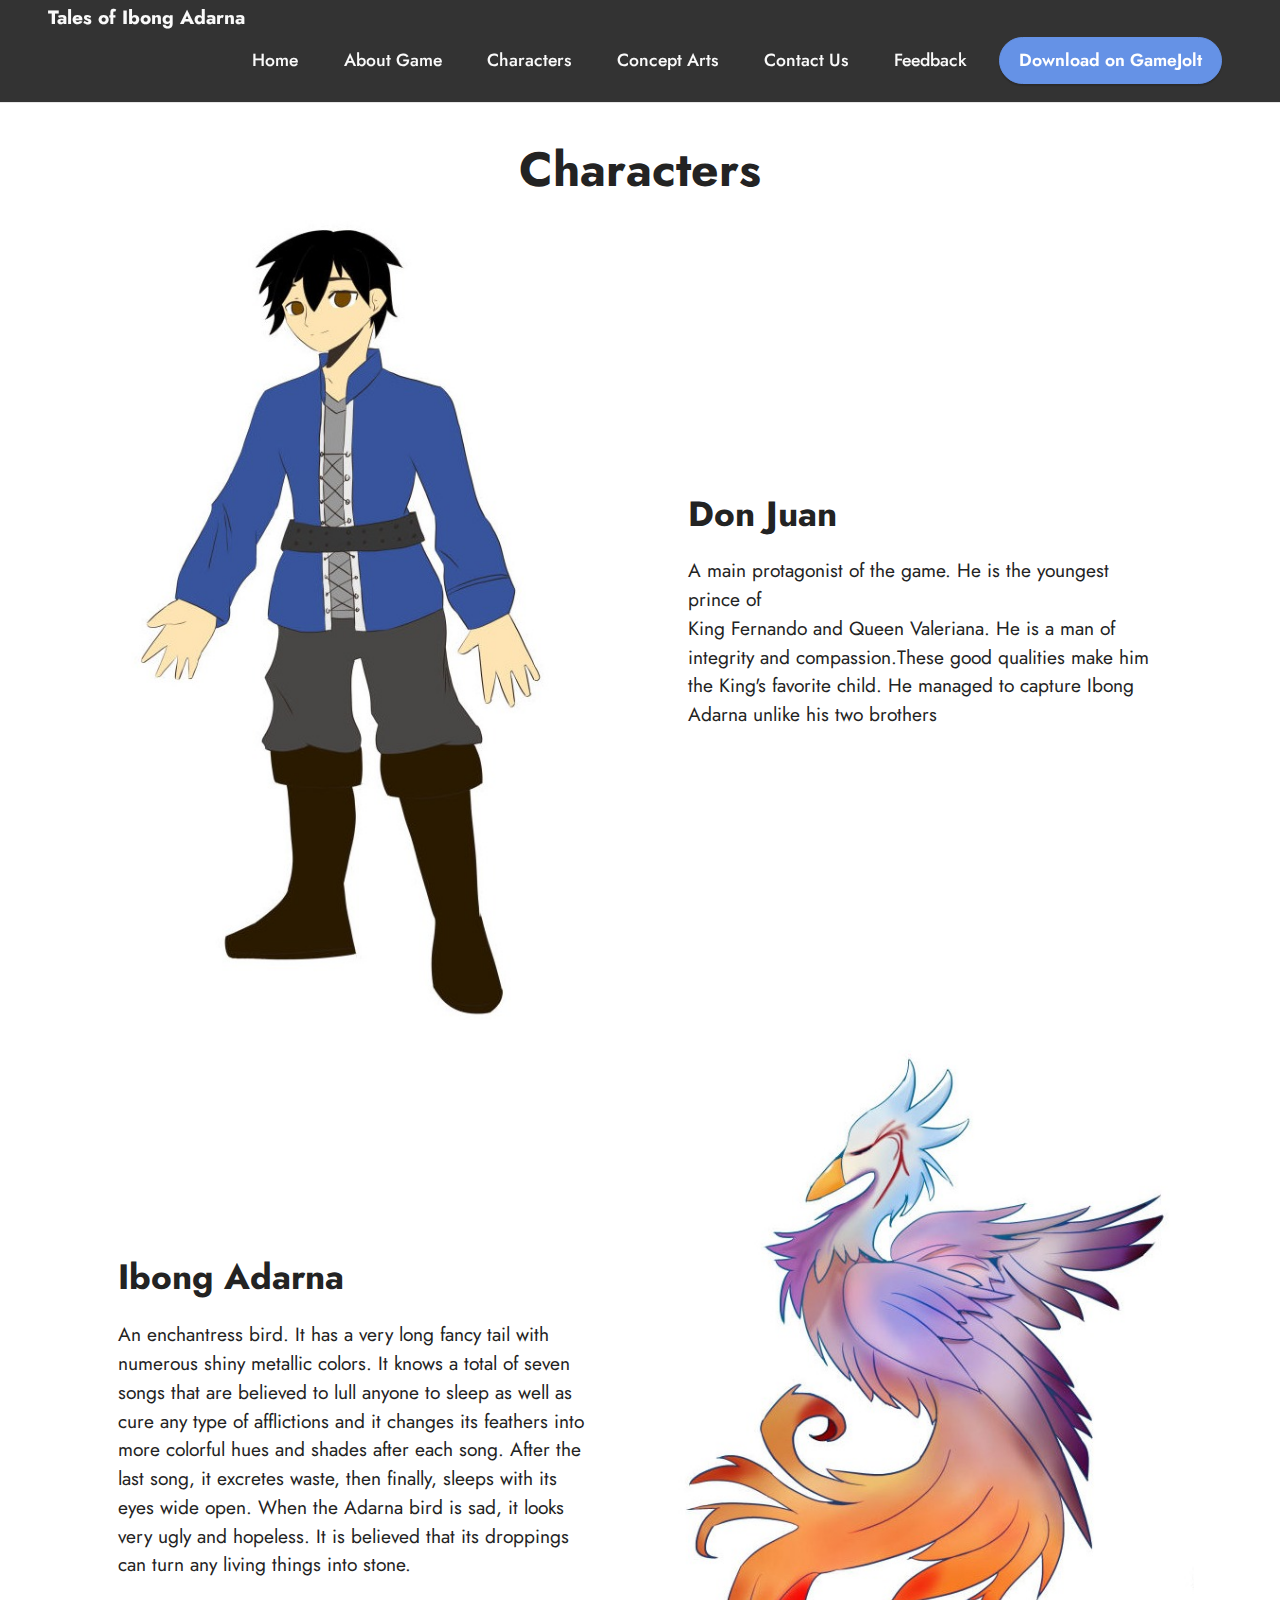
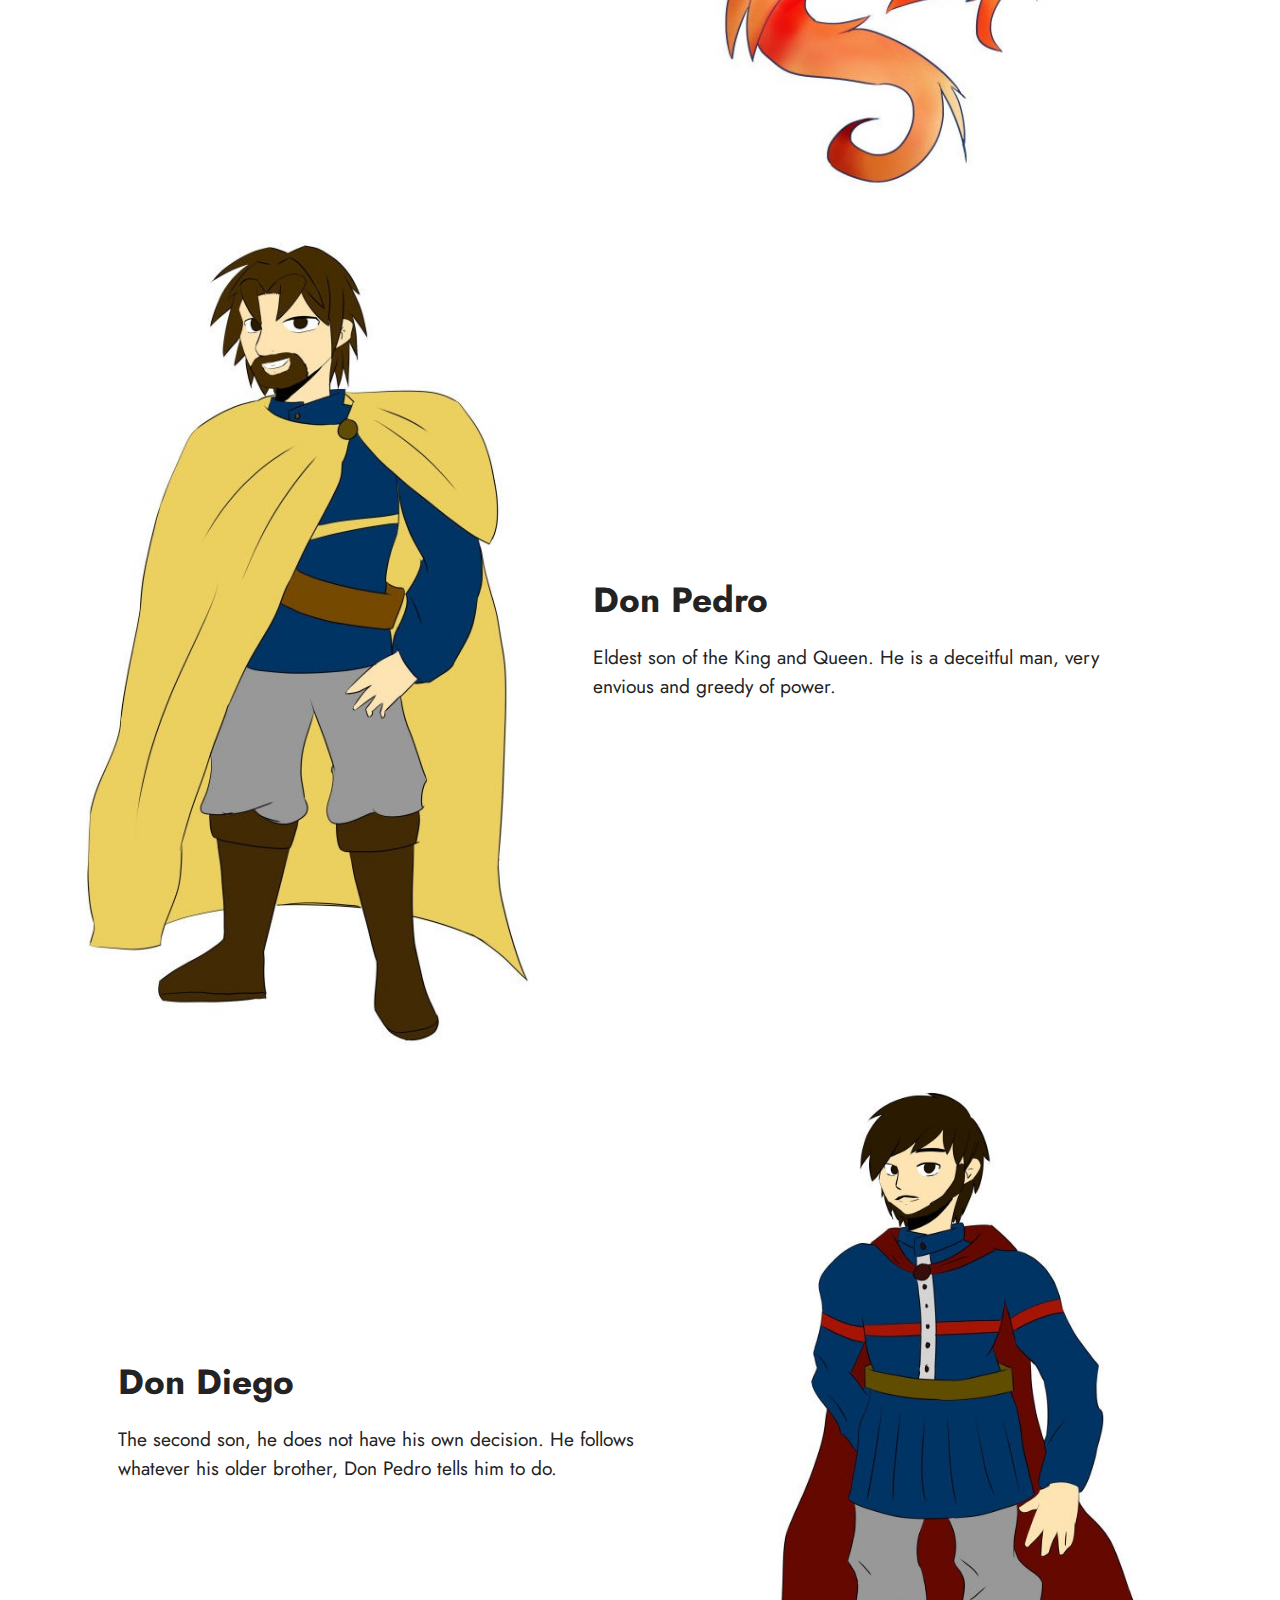
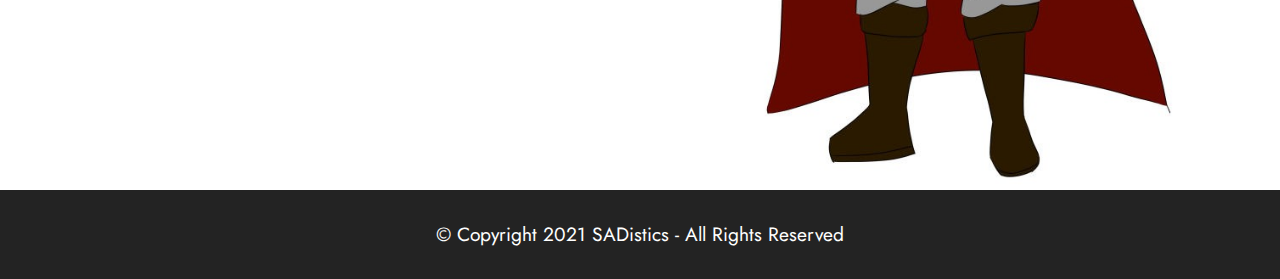
==== commit 64e5d687: "- Feedback Added" ====
--- a/Characters.html
+++ b/Characters.html
@@ -6,7 +6,7 @@
   <meta http-equiv="X-UA-Compatible" content="IE=edge">
   <meta name="generator" content="Mobirise v5.4.1, mobirise.com">
   <meta name="viewport" content="width=device-width, initial-scale=1, minimum-scale=1">
-  <link rel="shortcut icon" href="assets/images/logo.png" type="image/x-icon">
+  <link rel="shortcut icon" href="assets/images/ibong-adarna-modified-128x128.png" type="image/x-icon">
   <meta name="description" content="">
   
   
@@ -45,7 +45,7 @@
             </button>
             <div class="collapse navbar-collapse" id="navbarSupportedContent">
                 <ul class="navbar-nav nav-dropdown" data-app-modern-menu="true"><li class="nav-item"><a class="nav-link link text-white text-primary display-4" href="index.html">Home</a></li>
-                    <li class="nav-item"><a class="nav-link link text-white text-primary display-4" href="index.html#content4-m">About Game</a></li><li class="nav-item"><a class="nav-link link text-white text-primary display-4" href="Characters.html">Characters</a></li><li class="nav-item"><a class="nav-link link text-white text-primary display-4" href="Concept Art.html">Concept Arts</a></li><li class="nav-item"><a class="nav-link link text-white text-primary display-4" href="index.html#contacts4-r">Contact Us</a></li></ul>
+                    <li class="nav-item"><a class="nav-link link text-white text-primary display-4" href="index.html#content4-m">About Game</a></li><li class="nav-item"><a class="nav-link link text-white text-primary display-4" href="Characters.html">Characters</a></li><li class="nav-item"><a class="nav-link link text-white text-primary display-4" href="Concept Art.html">Concept Arts</a></li><li class="nav-item"><a class="nav-link link text-white text-primary display-4" href="index.html#contacts4-r">Contact Us</a></li><li class="nav-item"><a class="nav-link link text-white text-primary display-4" href="index.html#form5-17">Feedback</a></li></ul>
                 
                 <div class="navbar-buttons mbr-section-btn"><a class="btn btn-primary display-4" href="https://gamejolt.com/games/TOIA/654163">Download on GameJolt</a></div>
             </div>
@@ -199,7 +199,7 @@
             </div>
         </div>
     </div>
-</section><section style="background-color: #282424; font-family: -apple-system, BlinkMacSystemFont, 'Segoe UI', 'Roboto', 'Helvetica Neue', Arial, sans-serif; color:#aaa; font-size:12px; padding: 0; align-items: center; display: flex;"><a href="" style="flex: 1 1; height: 0rem; padding-left: 1rem;"></a><p style="flex: 0 0 auto; margin:0; padding-right:1rem;"><a href="https://mobirise.site" style="color:#aaa;"></a></p></section><script src="assets/bootstrap/js/bootstrap.bundle.min.js"></script>  <script src="assets/smoothscroll/smooth-scroll.js"></script>  <script src="assets/ytplayer/index.js"></script>  <script src="assets/dropdown/js/navbar-dropdown.js"></script>  <script src="assets/theme/js/script.js"></script>  
+</section><section style="background-color: #fff; font-family: -apple-system, BlinkMacSystemFont, 'Segoe UI', 'Roboto', 'Helvetica Neue', Arial, sans-serif; color:#aaa; font-size:0px; padding: 0; align-items: center; display: flex;"><a href="https://mobirise.site/n" style="flex: 1 1; height: 0rem; padding-left: 0rem;"></a><p style="flex: 0 0 auto; margin:0; padding-right:1rem;"><a href="https://mobirise.site/c" style="color:#aaa;">The</a> website was designed with Mobirise</p></section><script src="assets/bootstrap/js/bootstrap.bundle.min.js"></script>  <script src="assets/smoothscroll/smooth-scroll.js"></script>  <script src="assets/ytplayer/index.js"></script>  <script src="assets/dropdown/js/navbar-dropdown.js"></script>  <script src="assets/theme/js/script.js"></script>  
   
   
  <div id="scrollToTop" class="scrollToTop mbr-arrow-up"><a style="text-align: center;"><i class="mbr-arrow-up-icon mbr-arrow-up-icon-cm cm-icon cm-icon-smallarrow-up"></i></a></div>
--- a/assets/mobirise/css/mbr-additional.css
+++ b/assets/mobirise/css/mbr-additional.css
@@ -705,7 +705,7 @@
   transition: color 0.6s;
 }
 .cid-s48MCQYojq {
-  background-image: url("../../../assets/images/fantasy-art-fantasy-architecture-city-mountains-digital-digital-art-daylight-water-1745371-1600x900.jpg");
+  background-image: url("../../../assets/images/backdrop-1410x789.jpg");
 }
 .cid-s48MCQYojq .mbr-section-title {
   text-align: center;
@@ -773,7 +773,7 @@
   margin: auto;
 }
 .cid-s48OLK6784 .iconfont-wrapper {
-  color: #000000 !important;
+  color: #ffffff !important;
   font-size: 1.5rem;
   padding-right: .5rem;
 }
@@ -1414,6 +1414,27 @@
 }
 .cid-sMX4lebOwC P {
   color: #ffffff;
+}
+.cid-sQihdS2nS7 {
+  padding-top: 6rem;
+  padding-bottom: 6rem;
+  background-color: #ffffff;
+}
+.cid-sQihdS2nS7 .mbr-overlay {
+  background-color: #ffffff;
+  opacity: 0.4;
+}
+.cid-sQihdS2nS7 form .mbr-section-btn {
+  text-align: center;
+  width: 100%;
+}
+.cid-sQihdS2nS7 form .mbr-section-btn .btn {
+  display: inline-flex;
+}
+@media (max-width: 991px) {
+  .cid-sQihdS2nS7 form .mbr-section-btn .btn {
+    width: 100%;
+  }
 }
 .cid-sMX9GdyUiE {
   padding-top: 30px;
@@ -1472,7 +1493,7 @@
   margin: auto;
 }
 .cid-s48OLK6784 .iconfont-wrapper {
-  color: #000000 !important;
+  color: #ffffff !important;
   font-size: 1.5rem;
   padding-right: .5rem;
 }
@@ -1914,7 +1935,7 @@
   margin: auto;
 }
 .cid-s48OLK6784 .iconfont-wrapper {
-  color: #000000 !important;
+  color: #ffffff !important;
   font-size: 1.5rem;
   padding-right: .5rem;
 }
--- a/assets/mobirise/css/mbr-additional.css
+++ b/assets/mobirise/css/mbr-additional.css
@@ -705,7 +705,7 @@
   transition: color 0.6s;
 }
 .cid-s48MCQYojq {
-  background-image: url("../../../assets/images/fantasy-art-fantasy-architecture-city-mountains-digital-digital-art-daylight-water-1745371-1600x900.jpg");
+  background-image: url("../../../assets/images/backdrop-1410x789.jpg");
 }
 .cid-s48MCQYojq .mbr-section-title {
   text-align: center;
@@ -773,7 +773,7 @@
   margin: auto;
 }
 .cid-s48OLK6784 .iconfont-wrapper {
-  color: #000000 !important;
+  color: #ffffff !important;
   font-size: 1.5rem;
   padding-right: .5rem;
 }
@@ -1414,6 +1414,27 @@
 }
 .cid-sMX4lebOwC P {
   color: #ffffff;
+}
+.cid-sQihdS2nS7 {
+  padding-top: 6rem;
+  padding-bottom: 6rem;
+  background-color: #ffffff;
+}
+.cid-sQihdS2nS7 .mbr-overlay {
+  background-color: #ffffff;
+  opacity: 0.4;
+}
+.cid-sQihdS2nS7 form .mbr-section-btn {
+  text-align: center;
+  width: 100%;
+}
+.cid-sQihdS2nS7 form .mbr-section-btn .btn {
+  display: inline-flex;
+}
+@media (max-width: 991px) {
+  .cid-sQihdS2nS7 form .mbr-section-btn .btn {
+    width: 100%;
+  }
 }
 .cid-sMX9GdyUiE {
   padding-top: 30px;
@@ -1472,7 +1493,7 @@
   margin: auto;
 }
 .cid-s48OLK6784 .iconfont-wrapper {
-  color: #000000 !important;
+  color: #ffffff !important;
   font-size: 1.5rem;
   padding-right: .5rem;
 }
@@ -1914,7 +1935,7 @@
   margin: auto;
 }
 .cid-s48OLK6784 .iconfont-wrapper {
-  color: #000000 !important;
+  color: #ffffff !important;
   font-size: 1.5rem;
   padding-right: .5rem;
 }
